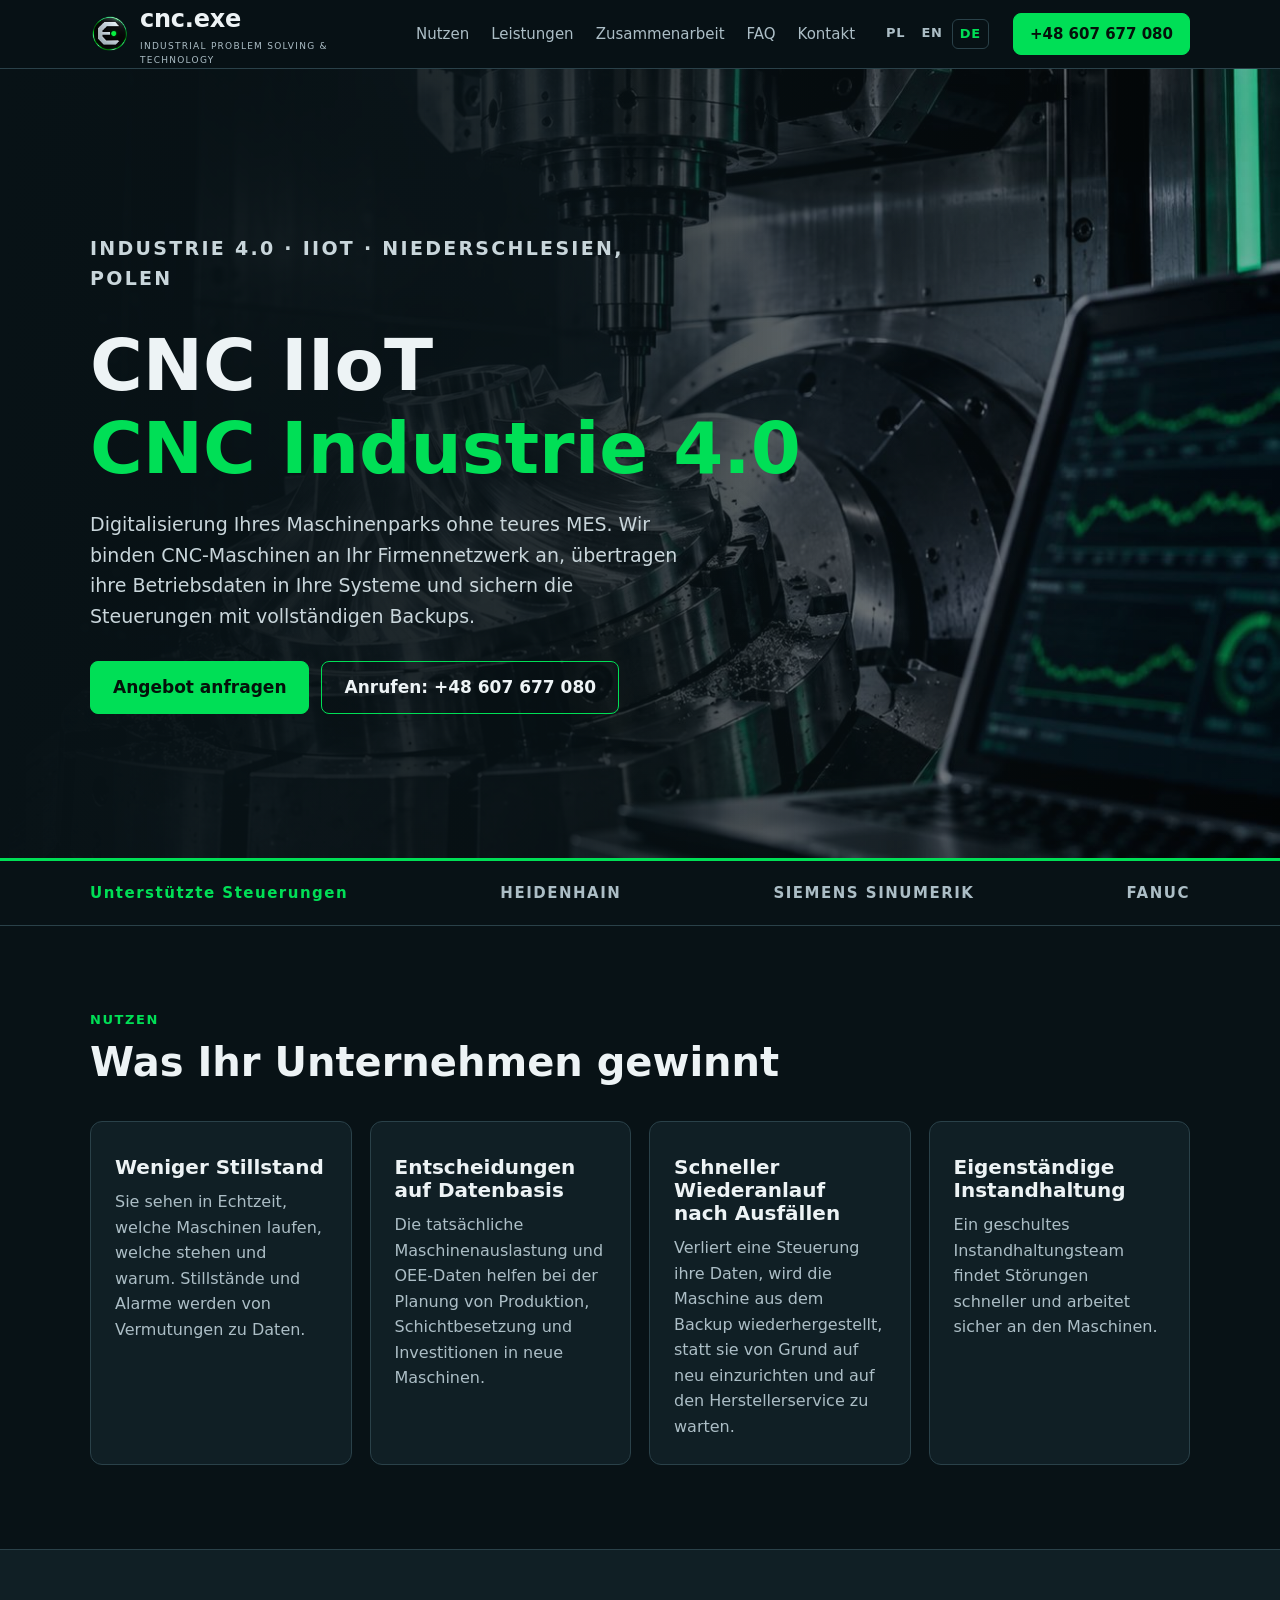
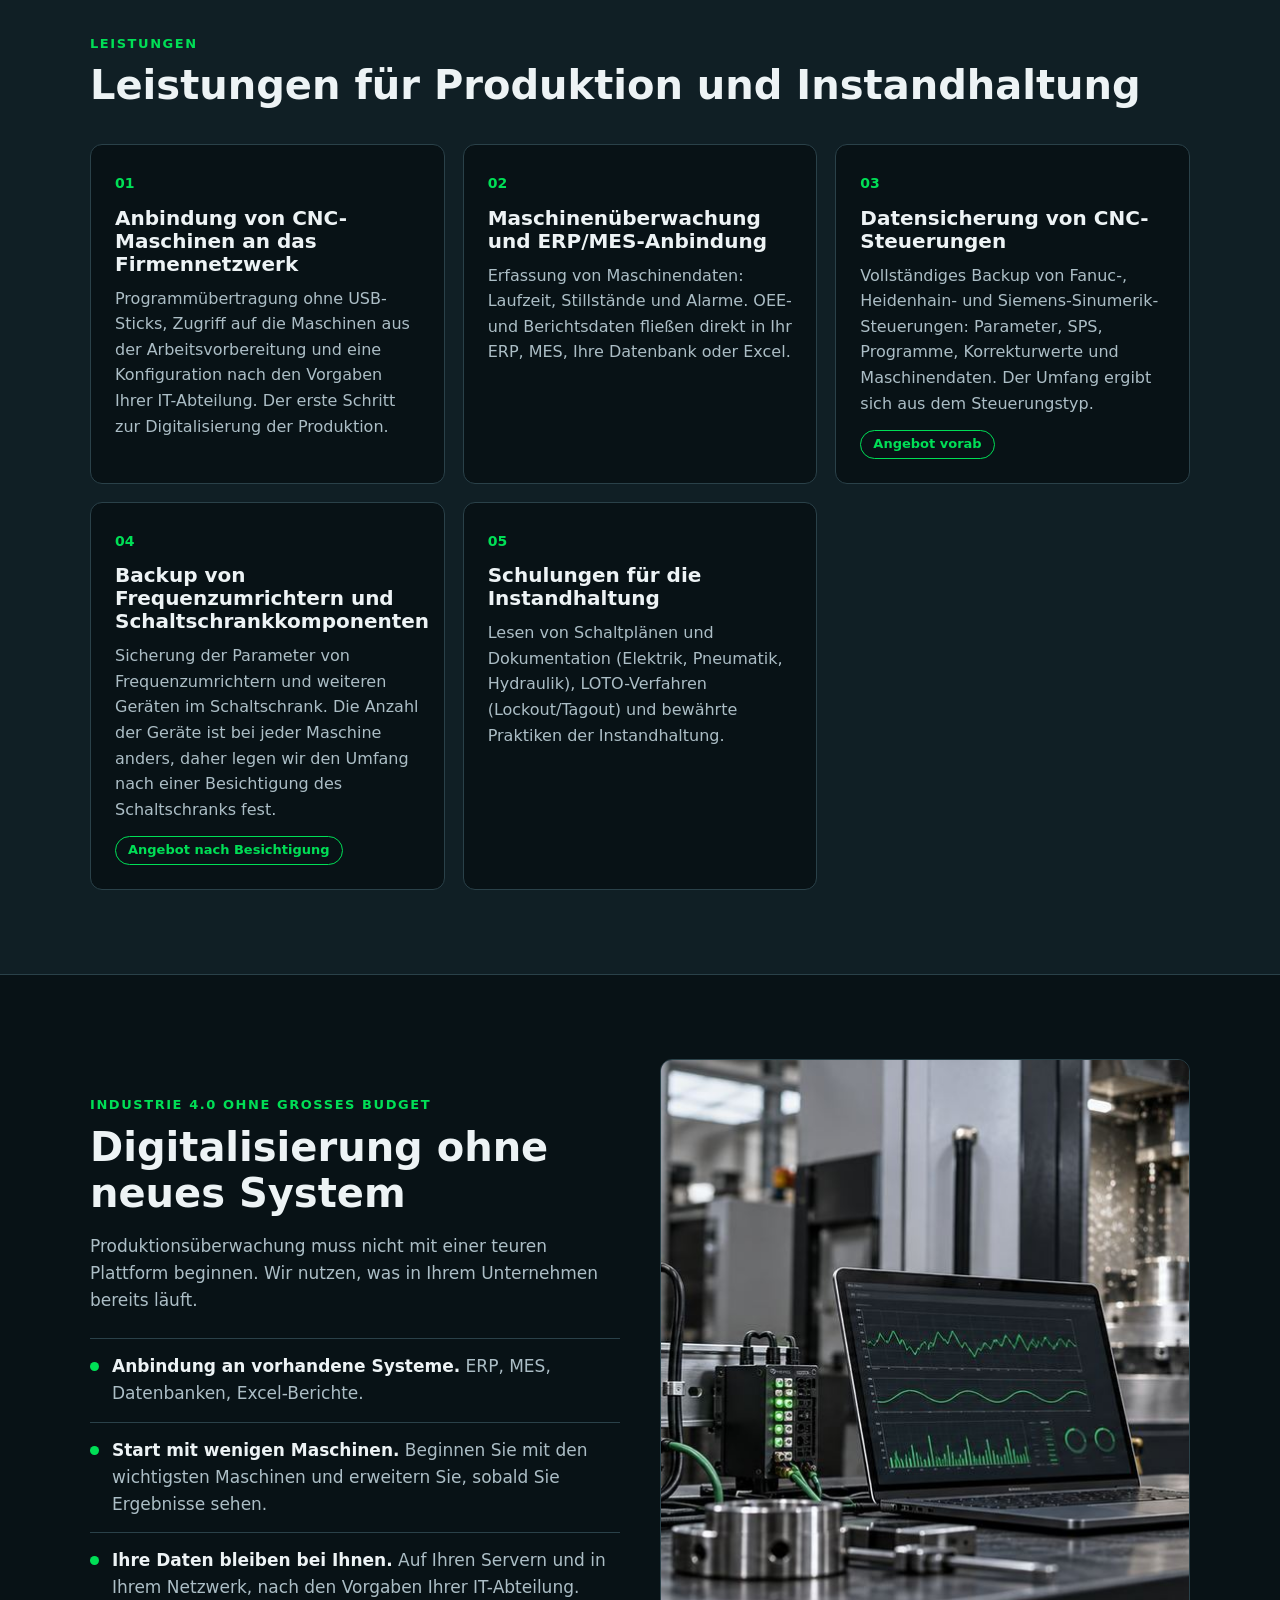
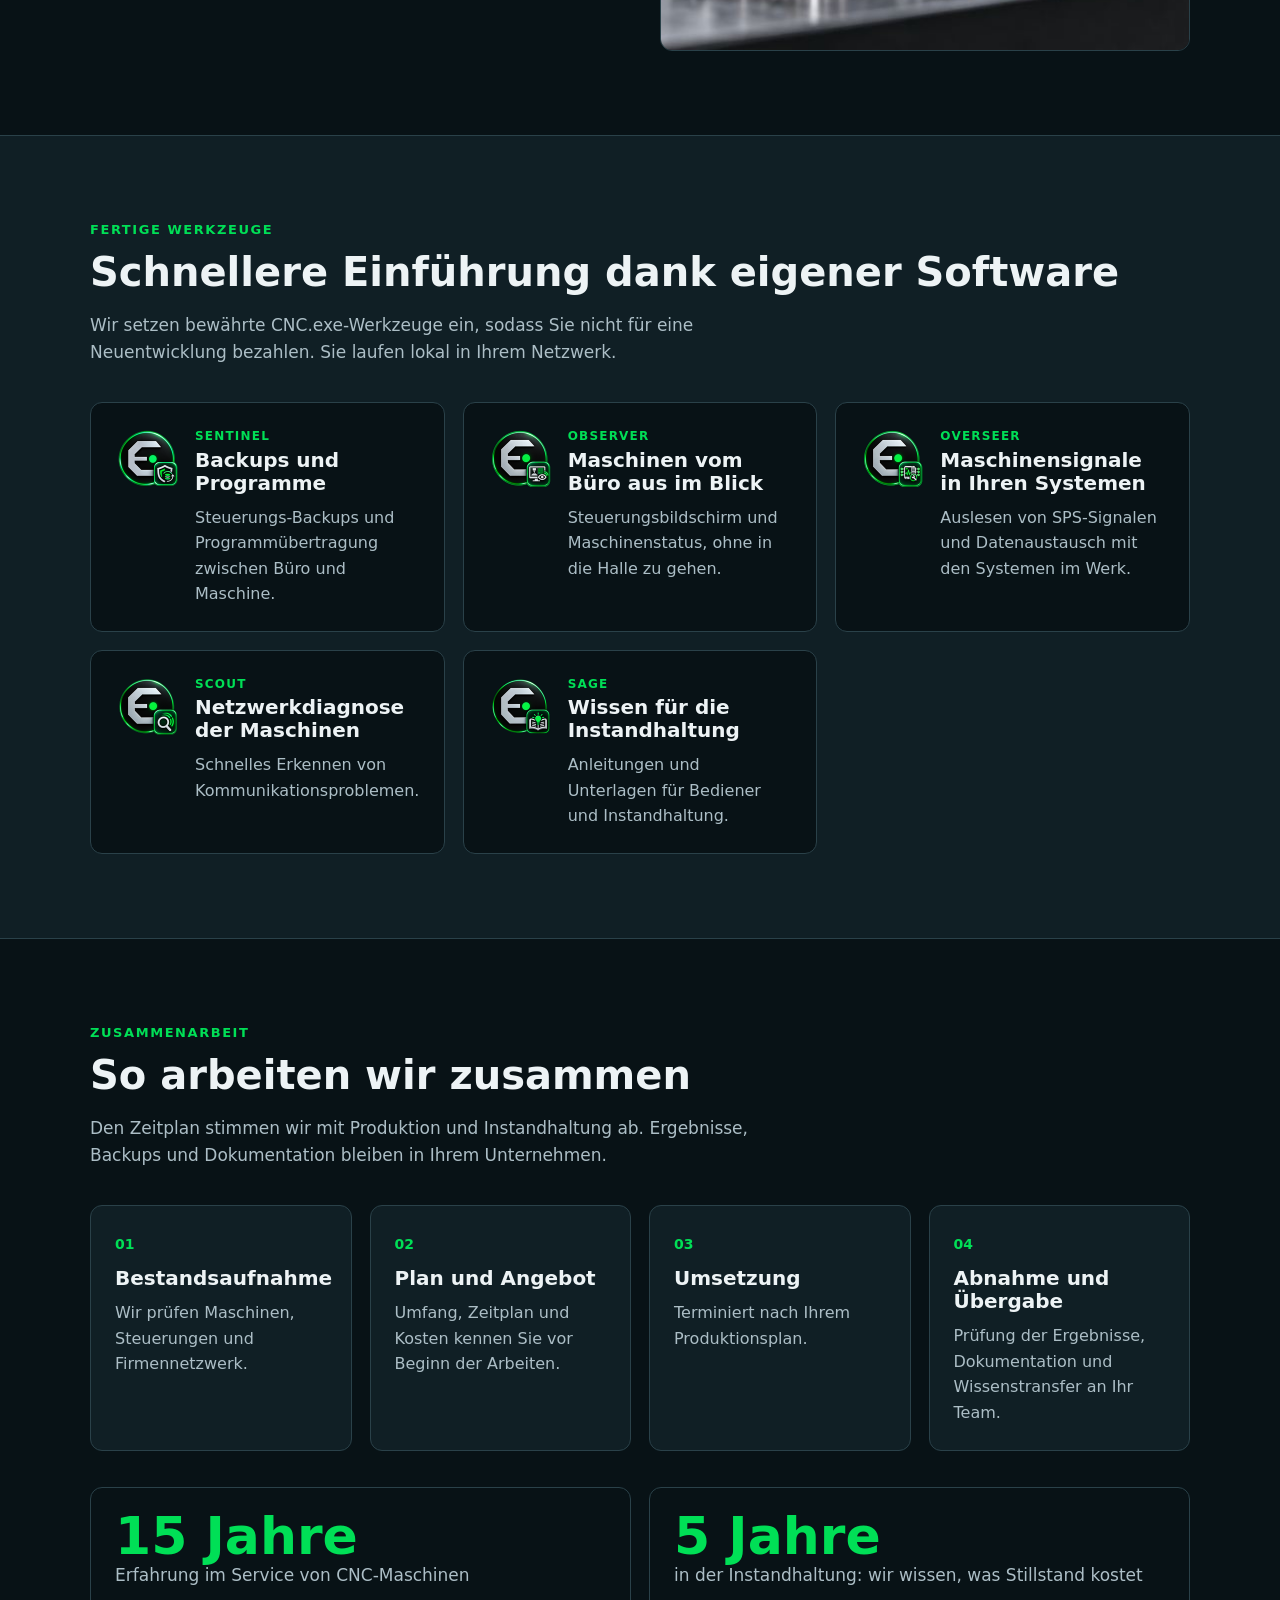
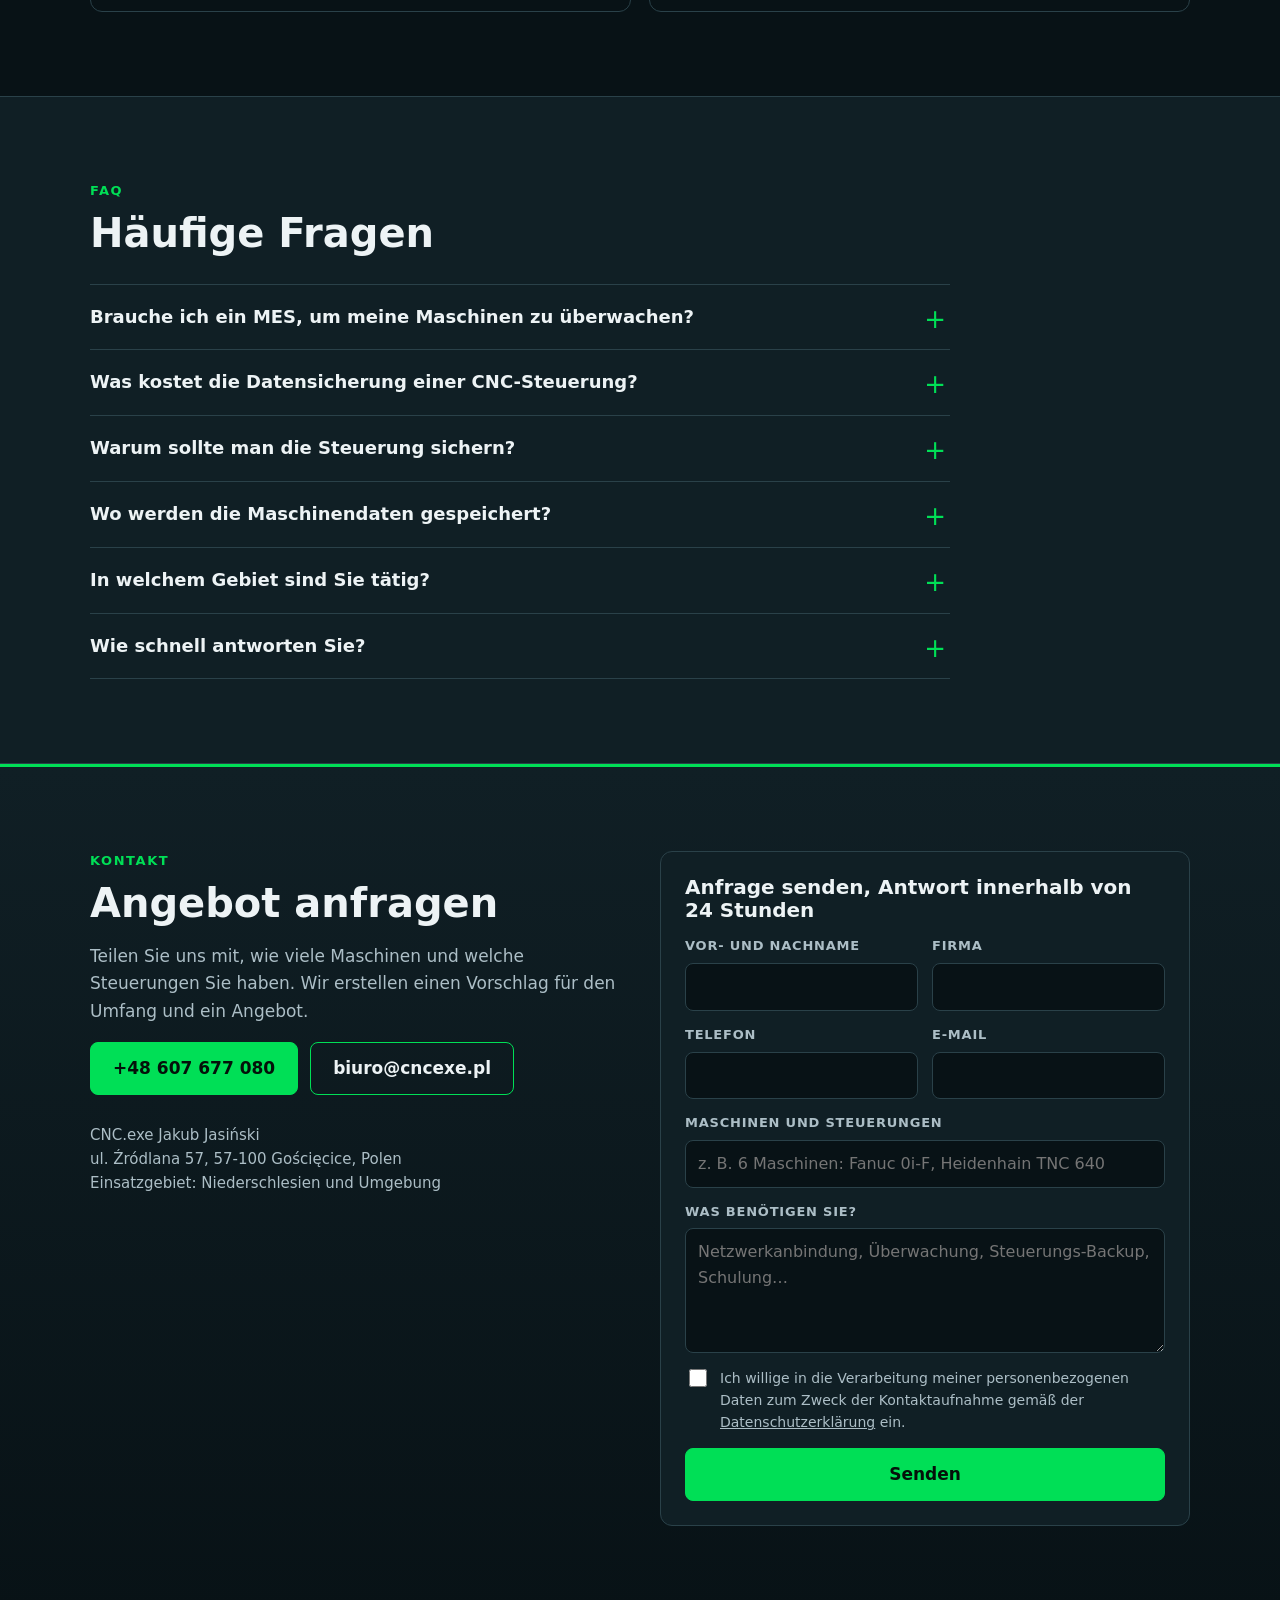
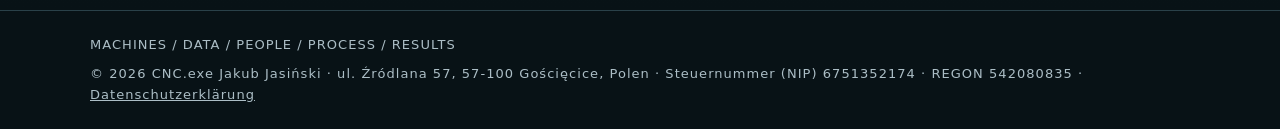
==== de/index.html @ 1aa32896 "Add files via upload" ====
<!doctype html>
<html lang="de">
<head>
<meta charset="utf-8">
<meta name="viewport" content="width=device-width, initial-scale=1">
<title>Industrie 4.0 für CNC-Maschinen: Maschinenüberwachung, ERP/MES-Anbindung, Datensicherung der Steuerung | CNC.exe</title>
<meta name="description" content="Digitalisierung des Maschinenparks ohne teures MES: Überwachung von CNC-Maschinen und OEE-Daten, ERP/MES-Anbindung, Datensicherung von Fanuc-, Heidenhain- und Siemens-Sinumerik-Steuerungen. Niederschlesien, Polen.">
<link rel="canonical" href="https://cncexe.pl/de/">
<link rel="alternate" hreflang="pl" href="https://cncexe.pl/">
<link rel="alternate" hreflang="en" href="https://cncexe.pl/en/">
<link rel="alternate" hreflang="de" href="https://cncexe.pl/de/">
<link rel="alternate" hreflang="x-default" href="https://cncexe.pl/">
<link rel="icon" type="image/png" href="/img/logo.png">
<meta property="og:type" content="website">
<meta property="og:title" content="CNC.exe — Industrie 4.0 und IIoT für CNC-Maschinen">
<meta property="og:description" content="Maschinenüberwachung, ERP/MES-Anbindung und Datensicherung von CNC-Steuerungen. Weniger Stillstand, ohne teures System. Niederschlesien, Polen.">
<meta property="og:image" content="https://cncexe.pl/img/hero.jpg">
<meta property="og:url" content="https://cncexe.pl/de/">
<script type="application/ld+json">
{
  "@context": "https://schema.org",
  "@type": "ProfessionalService",
  "name": "CNC.exe Jakub Jasiński",
  "url": "https://cncexe.pl/de/",
  "logo": "https://cncexe.pl/img/logo.png",
  "image": "https://cncexe.pl/img/hero.jpg",
  "description": "Industrie 4.0 und IIoT für CNC-Maschinen: Anbindung an das Firmennetzwerk, Produktionsüberwachung und ERP/MES-Anbindung, Datensicherung von CNC-Steuerungen und Frequenzumrichtern, Schulungen für die Instandhaltung.",
  "telephone": "+48607677080",
  "email": "biuro@cncexe.pl",
  "taxID": "6751352174",
  "address": {
    "@type": "PostalAddress",
    "streetAddress": "ul. Źródlana 57",
    "postalCode": "57-100",
    "addressLocality": "Gościęcice",
    "addressRegion": "dolnośląskie",
    "addressCountry": "PL"
  },
  "areaServed": "Niederschlesien, Polen"
}
</script>
<link rel="stylesheet" href="/style.css">
</head>
<body>

<header>
  <div class="wrap">
    <a class="brand" href="#">
      <img src="/img/logo.png" alt="CNC.exe">
      <span><b>cnc.exe</b><small>INDUSTRIAL PROBLEM SOLVING &amp; TECHNOLOGY</small></span>
    </a>
    <nav>
      <a href="#nutzen">Nutzen</a>
      <a href="#leistungen">Leistungen</a>
      <a href="#zusammenarbeit">Zusammenarbeit</a>
      <a href="#faq">FAQ</a>
      <a href="#kontakt">Kontakt</a>
    </nav>
    <div class="lang"><a href="/" hreflang="pl">PL</a><a href="/en/" hreflang="en">EN</a><a href="/de/" hreflang="de" aria-current="page">DE</a></div>
    <a class="btn solid" href="tel:+48607677080">+48 607 677 080</a>
  </div>
</header>

<main>
  <section class="hero">
    <div class="wrap">
      <p class="eyebrow">Industrie 4.0 · IIoT · Niederschlesien, Polen</p>
      <h1>CNC IIoT<br><span>CNC Industrie 4.0</span></h1>
      <p>Digitalisierung Ihres Maschinenparks ohne teures MES. Wir binden CNC-Maschinen an Ihr Firmennetzwerk an, übertragen ihre Betriebsdaten in Ihre Systeme und sichern die Steuerungen mit vollständigen Backups.</p>
      <div class="cta">
        <a class="btn solid" href="#kontakt">Angebot anfragen</a>
        <a class="btn" href="tel:+48607677080">Anrufen: +48 607 677 080</a>
      </div>
    </div>
  </section>

  <div class="controls">
    <div class="wrap"><span>Unterstützte Steuerungen</span><span>HEIDENHAIN</span><span>SIEMENS SINUMERIK</span><span>FANUC</span></div>
  </div>

  <section id="nutzen">
    <div class="wrap">
      <p class="eyebrow">Nutzen</p>
      <h2>Was Ihr Unternehmen gewinnt</h2>
      <div class="grid four">
        <article class="card">
          <h3>Weniger Stillstand</h3>
          <p>Sie sehen in Echtzeit, welche Maschinen laufen, welche stehen und warum. Stillstände und Alarme werden von Vermutungen zu Daten.</p>
        </article>
        <article class="card">
          <h3>Entscheidungen auf Datenbasis</h3>
          <p>Die tatsächliche Maschinenauslastung und OEE-Daten helfen bei der Planung von Produktion, Schichtbesetzung und Investitionen in neue Maschinen.</p>
        </article>
        <article class="card">
          <h3>Schneller Wiederanlauf nach Ausfällen</h3>
          <p>Verliert eine Steuerung ihre Daten, wird die Maschine aus dem Backup wiederhergestellt, statt sie von Grund auf neu einzurichten und auf den Herstellerservice zu warten.</p>
        </article>
        <article class="card">
          <h3>Eigenständige Instandhaltung</h3>
          <p>Ein geschultes Instandhaltungsteam findet Störungen schneller und arbeitet sicher an den Maschinen.</p>
        </article>
      </div>
    </div>
  </section>

  <section id="leistungen" class="why">
    <div class="wrap">
      <p class="eyebrow">Leistungen</p>
      <h2>Leistungen für Produktion und Instandhaltung</h2>
      <div class="grid">
        <article class="card">
          <span class="num">01</span>
          <h3>Anbindung von CNC-Maschinen an das Firmennetzwerk</h3>
          <p>Programmübertragung ohne USB-Sticks, Zugriff auf die Maschinen aus der Arbeitsvorbereitung und eine Konfiguration nach den Vorgaben Ihrer IT-Abteilung. Der erste Schritt zur Digitalisierung der Produktion.</p>
        </article>
        <article class="card">
          <span class="num">02</span>
          <h3>Maschinenüberwachung und ERP/MES-Anbindung</h3>
          <p>Erfassung von Maschinendaten: Laufzeit, Stillstände und Alarme. OEE- und Berichtsdaten fließen direkt in Ihr ERP, MES, Ihre Datenbank oder Excel.</p>
        </article>
        <article class="card">
          <span class="num">03</span>
          <h3>Datensicherung von CNC-Steuerungen</h3>
          <p>Vollständiges Backup von Fanuc-, Heidenhain- und Siemens-Sinumerik-Steuerungen: Parameter, SPS, Programme, Korrekturwerte und Maschinendaten. Der Umfang ergibt sich aus dem Steuerungstyp.</p>
          <span class="tag">Angebot vorab</span>
        </article>
        <article class="card">
          <span class="num">04</span>
          <h3>Backup von Frequenzumrichtern und Schaltschrankkomponenten</h3>
          <p>Sicherung der Parameter von Frequenzumrichtern und weiteren Geräten im Schaltschrank. Die Anzahl der Geräte ist bei jeder Maschine anders, daher legen wir den Umfang nach einer Besichtigung des Schaltschranks fest.</p>
          <span class="tag">Angebot nach Besichtigung</span>
        </article>
        <article class="card">
          <span class="num">05</span>
          <h3>Schulungen für die Instandhaltung</h3>
          <p>Lesen von Schaltplänen und Dokumentation (Elektrik, Pneumatik, Hydraulik), LOTO-Verfahren (Lockout/Tagout) und bewährte Praktiken der Instandhaltung.</p>
        </article>
      </div>
    </div>
  </section>

  <section id="monitoring">
    <div class="wrap split">
      <div>
        <p class="eyebrow">Industrie 4.0 ohne großes Budget</p>
        <h2>Digitalisierung ohne neues System</h2>
        <p>Produktionsüberwachung muss nicht mit einer teuren Plattform beginnen. Wir nutzen, was in Ihrem Unternehmen bereits läuft.</p>
        <ul class="points">
          <li><b>Anbindung an vorhandene Systeme.</b> ERP, MES, Datenbanken, Excel-Berichte.</li>
          <li><b>Start mit wenigen Maschinen.</b> Beginnen Sie mit den wichtigsten Maschinen und erweitern Sie, sobald Sie Ergebnisse sehen.</li>
          <li><b>Ihre Daten bleiben bei Ihnen.</b> Auf Ihren Servern und in Ihrem Netzwerk, nach den Vorgaben Ihrer IT-Abteilung.</li>
        </ul>
      </div>
      <img src="/img/iiot.jpg" alt="Überwachung einer CNC-Maschine: Diagramme auf einem Laptop neben der Maschine" loading="lazy" width="1600" height="592">
    </div>
  </section>

  <section id="werkzeuge" class="why">
    <div class="wrap">
      <p class="eyebrow">Fertige Werkzeuge</p>
      <h2>Schnellere Einführung dank eigener Software</h2>
      <p class="lead">Wir setzen bewährte CNC.exe-Werkzeuge ein, sodass Sie nicht für eine Neuentwicklung bezahlen. Sie laufen lokal in Ihrem Netzwerk.</p>
      <div class="grid">
        <article class="card app">
          <img src="/img/sentinel.png" alt="" loading="lazy">
          <div><small>Sentinel</small><h3>Backups und Programme</h3><p>Steuerungs-Backups und Programmübertragung zwischen Büro und Maschine.</p></div>
        </article>
        <article class="card app">
          <img src="/img/observer.png" alt="" loading="lazy">
          <div><small>Observer</small><h3>Maschinen vom Büro aus im Blick</h3><p>Steuerungsbildschirm und Maschinenstatus, ohne in die Halle zu gehen.</p></div>
        </article>
        <article class="card app">
          <img src="/img/overseer.png" alt="" loading="lazy">
          <div><small>Overseer</small><h3>Maschinensignale in Ihren Systemen</h3><p>Auslesen von SPS-Signalen und Datenaustausch mit den Systemen im Werk.</p></div>
        </article>
        <article class="card app">
          <img src="/img/scout.png" alt="" loading="lazy">
          <div><small>Scout</small><h3>Netzwerkdiagnose der Maschinen</h3><p>Schnelles Erkennen von Kommunikationsproblemen.</p></div>
        </article>
        <article class="card app">
          <img src="/img/sage.png" alt="" loading="lazy">
          <div><small>Sage</small><h3>Wissen für die Instandhaltung</h3><p>Anleitungen und Unterlagen für Bediener und Instandhaltung.</p></div>
        </article>
      </div>
    </div>
  </section>

  <section id="zusammenarbeit">
    <div class="wrap">
      <p class="eyebrow">Zusammenarbeit</p>
      <h2>So arbeiten wir zusammen</h2>
      <p class="lead">Den Zeitplan stimmen wir mit Produktion und Instandhaltung ab. Ergebnisse, Backups und Dokumentation bleiben in Ihrem Unternehmen.</p>
      <div class="grid four">
        <article class="card"><span class="num">01</span><h3>Bestandsaufnahme</h3><p>Wir prüfen Maschinen, Steuerungen und Firmennetzwerk.</p></article>
        <article class="card"><span class="num">02</span><h3>Plan und Angebot</h3><p>Umfang, Zeitplan und Kosten kennen Sie vor Beginn der Arbeiten.</p></article>
        <article class="card"><span class="num">03</span><h3>Umsetzung</h3><p>Terminiert nach Ihrem Produktionsplan.</p></article>
        <article class="card"><span class="num">04</span><h3>Abnahme und Übergabe</h3><p>Prüfung der Ergebnisse, Dokumentation und Wissenstransfer an Ihr Team.</p></article>
      </div>
      <div class="stats">
        <div class="stat"><b>15 Jahre</b><span>Erfahrung im Service von CNC-Maschinen</span></div>
        <div class="stat"><b>5 Jahre</b><span>in der Instandhaltung: wir wissen, was Stillstand kostet</span></div>
      </div>
    </div>
  </section>

  <section id="faq" class="why">
    <div class="wrap">
      <p class="eyebrow">FAQ</p>
      <h2>Häufige Fragen</h2>
      <div class="faq">
        <details>
          <summary>Brauche ich ein MES, um meine Maschinen zu überwachen?</summary>
          <p>Nein. Wir übertragen die Maschinendaten in die Systeme, die Sie bereits nutzen: ERP, MES, eine Datenbank oder eine Excel-Tabelle.</p>
        </details>
        <details>
          <summary>Was kostet die Datensicherung einer CNC-Steuerung?</summary>
          <p>Steuerungs-Backups bieten wir vorab an, abhängig vom Steuerungstyp (Fanuc, Heidenhain, Siemens Sinumerik). Backups von Frequenzumrichtern und anderen Schaltschrankkomponenten bieten wir nach einer Besichtigung separat an, da ihre Anzahl von Maschine zu Maschine variiert.</p>
        </details>
        <details>
          <summary>Warum sollte man die Steuerung sichern?</summary>
          <p>Ein Datenverlust in der Steuerung, zum Beispiel durch eine leere Pufferbatterie oder einen Defekt der Speicherkarte oder Festplatte, kann eine Maschine lange stillsetzen. Mit einem vollständigen Backup lassen sich Parameter, SPS und Programme wiederherstellen, und die Produktion läuft schneller wieder an.</p>
        </details>
        <details>
          <summary>Wo werden die Maschinendaten gespeichert?</summary>
          <p>In Ihrem Unternehmen: auf Ihren Servern und in Ihrem Netzwerk, nach den Vorgaben Ihrer IT-Abteilung.</p>
        </details>
        <details>
          <summary>In welchem Gebiet sind Sie tätig?</summary>
          <p>In Niederschlesien (Polen) und Umgebung, unter anderem in Wrocław (Breslau), Wałbrzych, Legnica, Świdnica und Strzelin.</p>
        </details>
        <details>
          <summary>Wie schnell antworten Sie?</summary>
          <p>Auf Anfragen über das Formular antworten wir innerhalb von 24 Stunden.</p>
        </details>
      </div>
    </div>
  </section>

  <section id="kontakt" class="contact">
    <div class="wrap split">
      <div>
        <p class="eyebrow">Kontakt</p>
        <h2>Angebot anfragen</h2>
        <p>Teilen Sie uns mit, wie viele Maschinen und welche Steuerungen Sie haben. Wir erstellen einen Vorschlag für den Umfang und ein Angebot.</p>
        <div class="cta">
          <a class="btn solid" href="tel:+48607677080">+48 607 677 080</a>
          <a class="btn" href="mailto:biuro@cncexe.pl">biuro@cncexe.pl</a>
        </div>
        <address>
          CNC.exe Jakub Jasiński<br>
          ul. Źródlana 57, 57-100 Gościęcice, Polen<br>
          Einsatzgebiet: Niederschlesien und Umgebung
        </address>
      </div>

      <form class="form" action="https://formsubmit.co/biuro@cncexe.pl" method="POST">
        <p id="gesendet" class="sent">Vielen Dank, Ihre Anfrage ist eingegangen. Wir antworten innerhalb von 24 Stunden.</p>
        <h3>Anfrage senden, Antwort innerhalb von 24 Stunden</h3>
        <input type="hidden" name="_subject" value="Zgłoszenie ze strony cncexe.pl (DE)">
        <input type="hidden" name="_template" value="table">
        <input type="hidden" name="_next" value="https://cncexe.pl/de/#gesendet">
        <input type="hidden" name="Język" value="DE">
        <div class="row">
          <label>Vor- und Nachname<input name="Imię i nazwisko" required autocomplete="name"></label>
          <label>Firma<input name="Firma" autocomplete="organization"></label>
        </div>
        <div class="row">
          <label>Telefon<input name="Telefon" type="tel" required autocomplete="tel"></label>
          <label>E-Mail<input name="email" type="email" autocomplete="email"></label>
        </div>
        <label>Maschinen und Steuerungen<input name="Maszyny i sterowania" placeholder="z. B. 6 Maschinen: Fanuc 0i-F, Heidenhain TNC 640"></label>
        <label>Was benötigen Sie?<textarea name="Opis" rows="4" placeholder="Netzwerkanbindung, Überwachung, Steuerungs-Backup, Schulung…"></textarea></label>
        <label class="consent"><input type="checkbox" name="Zgoda" value="tak" required><span>Ich willige in die Verarbeitung meiner personenbezogenen Daten zum Zweck der Kontaktaufnahme gemäß der <a href="/de/datenschutz.html">Datenschutzerklärung</a> ein.</span></label>
        <button class="btn solid" type="submit">Senden</button>
      </form>
    </div>
  </section>
</main>

<footer>
  <div class="wrap">
    <span>MACHINES / DATA / PEOPLE / PROCESS / RESULTS</span>
    <span>© 2026 CNC.exe Jakub Jasiński · ul. Źródlana 57, 57-100 Gościęcice, Polen · Steuernummer (NIP) 6751352174 · REGON 542080835 · <a href="/de/datenschutz.html">Datenschutzerklärung</a></span>
  </div>
</footer>

</body>
</html>
---- style.css ----
:root {
  --bg: #081216;
  --panel: #101f25;
  --white: #edf3f5;
  --muted: #acbec6;
  --green: #00df56;
  --line: #2a4149;
}
* { box-sizing: border-box; }
html { scroll-behavior: smooth; }
body {
  margin: 0;
  background: var(--bg);
  color: var(--white);
  font: 17px/1.6 "Segoe UI", system-ui, -apple-system, Roboto, Arial, sans-serif;
}
a { color: inherit; }
img { display: block; max-width: 100%; }
.wrap { max-width: 1140px; margin: 0 auto; padding: 0 20px; }
.eyebrow { color: var(--green); font-size: 13px; font-weight: 700; letter-spacing: .12em; text-transform: uppercase; margin: 0 0 8px; }
h1, h2, h3 { line-height: 1.15; margin: 0; }
h2 { font-size: clamp(28px, 4vw, 40px); margin-bottom: 16px; }
p { color: var(--muted); }
.lead { max-width: 720px; }

/* header */
header { position: sticky; top: 0; z-index: 10; background: rgba(8, 18, 22, .92); backdrop-filter: blur(8px); border-bottom: 1px solid var(--line); }
header .wrap { display: flex; align-items: center; gap: 24px; height: 68px; }
.brand { display: flex; align-items: center; gap: 10px; text-decoration: none; }
.brand img { width: 40px; height: 40px; }
.brand b { font-size: 24px; letter-spacing: -.01em; }
.brand small { display: block; font-size: 9px; letter-spacing: .14em; color: var(--muted); }
nav { margin-left: auto; display: flex; gap: 22px; font-size: 15px; }
nav a { text-decoration: none; color: var(--muted); }
nav a:hover { color: var(--white); }
.btn { display: inline-block; padding: 12px 22px; border-radius: 8px; font-weight: 700; text-decoration: none; border: 1px solid var(--green); }
.btn.solid { background: var(--green); color: #04110a; }
.btn:hover { filter: brightness(1.12); }
header .btn { padding: 8px 16px; font-size: 15px; white-space: nowrap; }
.lang { display: flex; gap: 2px; font-size: 13px; font-weight: 700; letter-spacing: .06em; }
.lang a { text-decoration: none; color: var(--muted); padding: 4px 7px; border-radius: 6px; }
.lang a:hover { color: var(--white); }
.lang a[aria-current] { color: var(--green); border: 1px solid var(--line); }

/* hero */
.hero { position: relative; min-height: min(88vh, 720px); display: flex; align-items: center; border-bottom: 3px solid var(--green);
  background: linear-gradient(90deg, var(--bg) 0%, rgba(8,18,22,.88) 42%, rgba(8,18,22,.25) 100%), url(img/hero.jpg) center right / cover no-repeat; }
.hero .wrap { padding-top: 60px; padding-bottom: 60px; width: 100%; }
.hero h1 { font-size: clamp(38px, 6.5vw, 72px); font-weight: 800; }
.hero h1 span { color: var(--green); }
.hero p { max-width: 600px; font-size: 19px; margin: 20px 0 30px; color: #c9d6db; }
.cta { display: flex; flex-wrap: wrap; gap: 12px; }

.controls { border-bottom: 1px solid var(--line); }
.controls .wrap { display: flex; flex-wrap: wrap; justify-content: space-between; gap: 12px 28px; padding-top: 20px; padding-bottom: 20px; font-weight: 700; letter-spacing: .1em; color: var(--muted); font-size: 15px; }
.controls .wrap span:first-child { color: var(--green); }

section { padding: 84px 0; }
.grid { display: grid; gap: 18px; grid-template-columns: repeat(auto-fit, minmax(300px, 1fr)); margin-top: 36px; }
.grid.four { grid-template-columns: repeat(auto-fit, minmax(240px, 1fr)); }
.card { background: var(--panel); border: 1px solid var(--line); border-radius: 12px; padding: 24px; }
.card .num { color: var(--green); font-weight: 700; font-size: 14px; }
.card h3 { font-size: 20px; margin: 10px 0 10px; }
.card p { margin: 0; font-size: 16px; }
.tag { display: inline-block; margin-top: 14px; padding: 3px 12px; border: 1px solid var(--green); border-radius: 999px; color: var(--green); font-size: 13px; font-weight: 700; }

/* panel sections */
.why { background: var(--panel); border-top: 1px solid var(--line); border-bottom: 1px solid var(--line); }
.why .card { background: var(--bg); }
.split { display: grid; gap: 40px; grid-template-columns: 1fr 1fr; align-items: center; }
.split img { border-radius: 12px; border: 1px solid var(--line); width: 100%; aspect-ratio: 4 / 3; object-fit: cover; object-position: 40% center; }
.points { list-style: none; padding: 0; margin: 24px 0 0; }
.points li { padding: 14px 0 14px 22px; border-top: 1px solid var(--line); position: relative; color: var(--muted); }
.points li::before { content: ""; position: absolute; left: 0; top: 23px; width: 9px; height: 9px; border-radius: 50%; background: var(--green); }
.points b { color: var(--white); }

/* apps */
.app { display: flex; gap: 16px; align-items: flex-start; }
.app img { width: 64px; height: 64px; flex: none; }
.app small { display: block; color: var(--green); font-size: 12px; font-weight: 700; letter-spacing: .1em; text-transform: uppercase; }
.app h3 { margin-top: 2px; }

/* experience */
.stats { display: flex; flex-wrap: wrap; gap: 18px; margin-top: 36px; }
.stat { flex: 1 1 200px; background: var(--bg); border: 1px solid var(--line); border-radius: 12px; padding: 22px 24px; }
.stat b { display: block; font-size: 52px; line-height: 1; color: var(--green); }
.stat span { color: var(--muted); }

/* faq */
.faq { max-width: 860px; margin-top: 28px; }
.faq details { border-top: 1px solid var(--line); padding: 18px 0; }
.faq details:last-child { border-bottom: 1px solid var(--line); }
.faq summary { cursor: pointer; font-weight: 700; font-size: 18px; list-style: none; position: relative; padding-right: 36px; }
.faq summary::-webkit-details-marker { display: none; }
.faq summary::after { content: "+"; position: absolute; right: 4px; top: -4px; color: var(--green); font-size: 26px; font-weight: 400; }
.faq details[open] summary::after { content: "−"; }
.faq p { margin: 10px 0 0; }

/* contact */
.contact { border-top: 3px solid var(--green); background: linear-gradient(180deg, var(--panel), var(--bg)); }
.contact .split { align-items: start; }
.contact address { font-style: normal; color: var(--muted); margin-top: 28px; font-size: 15px; }
.form { background: var(--panel); border: 1px solid var(--line); border-radius: 12px; padding: 24px; display: grid; gap: 14px; }
.form h3 { font-size: 20px; }
.form .row { display: grid; gap: 14px; grid-template-columns: 1fr 1fr; }
.form label { display: grid; gap: 6px; font-size: 13px; font-weight: 700; letter-spacing: .06em; text-transform: uppercase; color: var(--muted); }
.form input, .form textarea { font: inherit; font-size: 16px; font-weight: 400; color: var(--white); background: var(--bg); border: 1px solid var(--line); border-radius: 8px; padding: 10px 12px; width: 100%; }
.form input:focus, .form textarea:focus { outline: 2px solid var(--green); outline-offset: 1px; }
.form textarea { resize: vertical; }
.form .consent { display: flex; gap: 10px; align-items: flex-start; text-transform: none; letter-spacing: 0; font-weight: 400; font-size: 14px; }
.form .consent input { width: 18px; height: 18px; flex: none; margin-top: 2px; accent-color: var(--green); }
.form button { font: inherit; font-weight: 700; cursor: pointer; }
.sent { display: none; margin: 0; padding: 12px 14px; border: 1px solid var(--green); border-radius: 8px; color: var(--white); }
.sent:target { display: block; }

footer { border-top: 1px solid var(--line); padding: 24px 0; font-size: 13px; color: var(--muted); }
footer .wrap { display: flex; flex-wrap: wrap; justify-content: space-between; gap: 8px; letter-spacing: .08em; }
footer a { color: var(--muted); }

@media (max-width: 1100px) {
  nav { display: none; }
  .lang { margin-left: auto; }
  header .wrap { gap: 14px; }
}
@media (max-width: 860px) {
  .split { grid-template-columns: 1fr; }
  .form .row { grid-template-columns: 1fr; }
  section { padding: 60px 0; }
  .hero { background: linear-gradient(180deg, rgba(8,18,22,.7), var(--bg) 85%), url(img/hero.jpg) 70% center / cover no-repeat; }
}
@media (max-width: 480px) {
  header .btn { display: none; }
}
@media (max-width: 420px) {
  .brand small { display: none; }
  .cta .btn { width: 100%; text-align: center; }
}
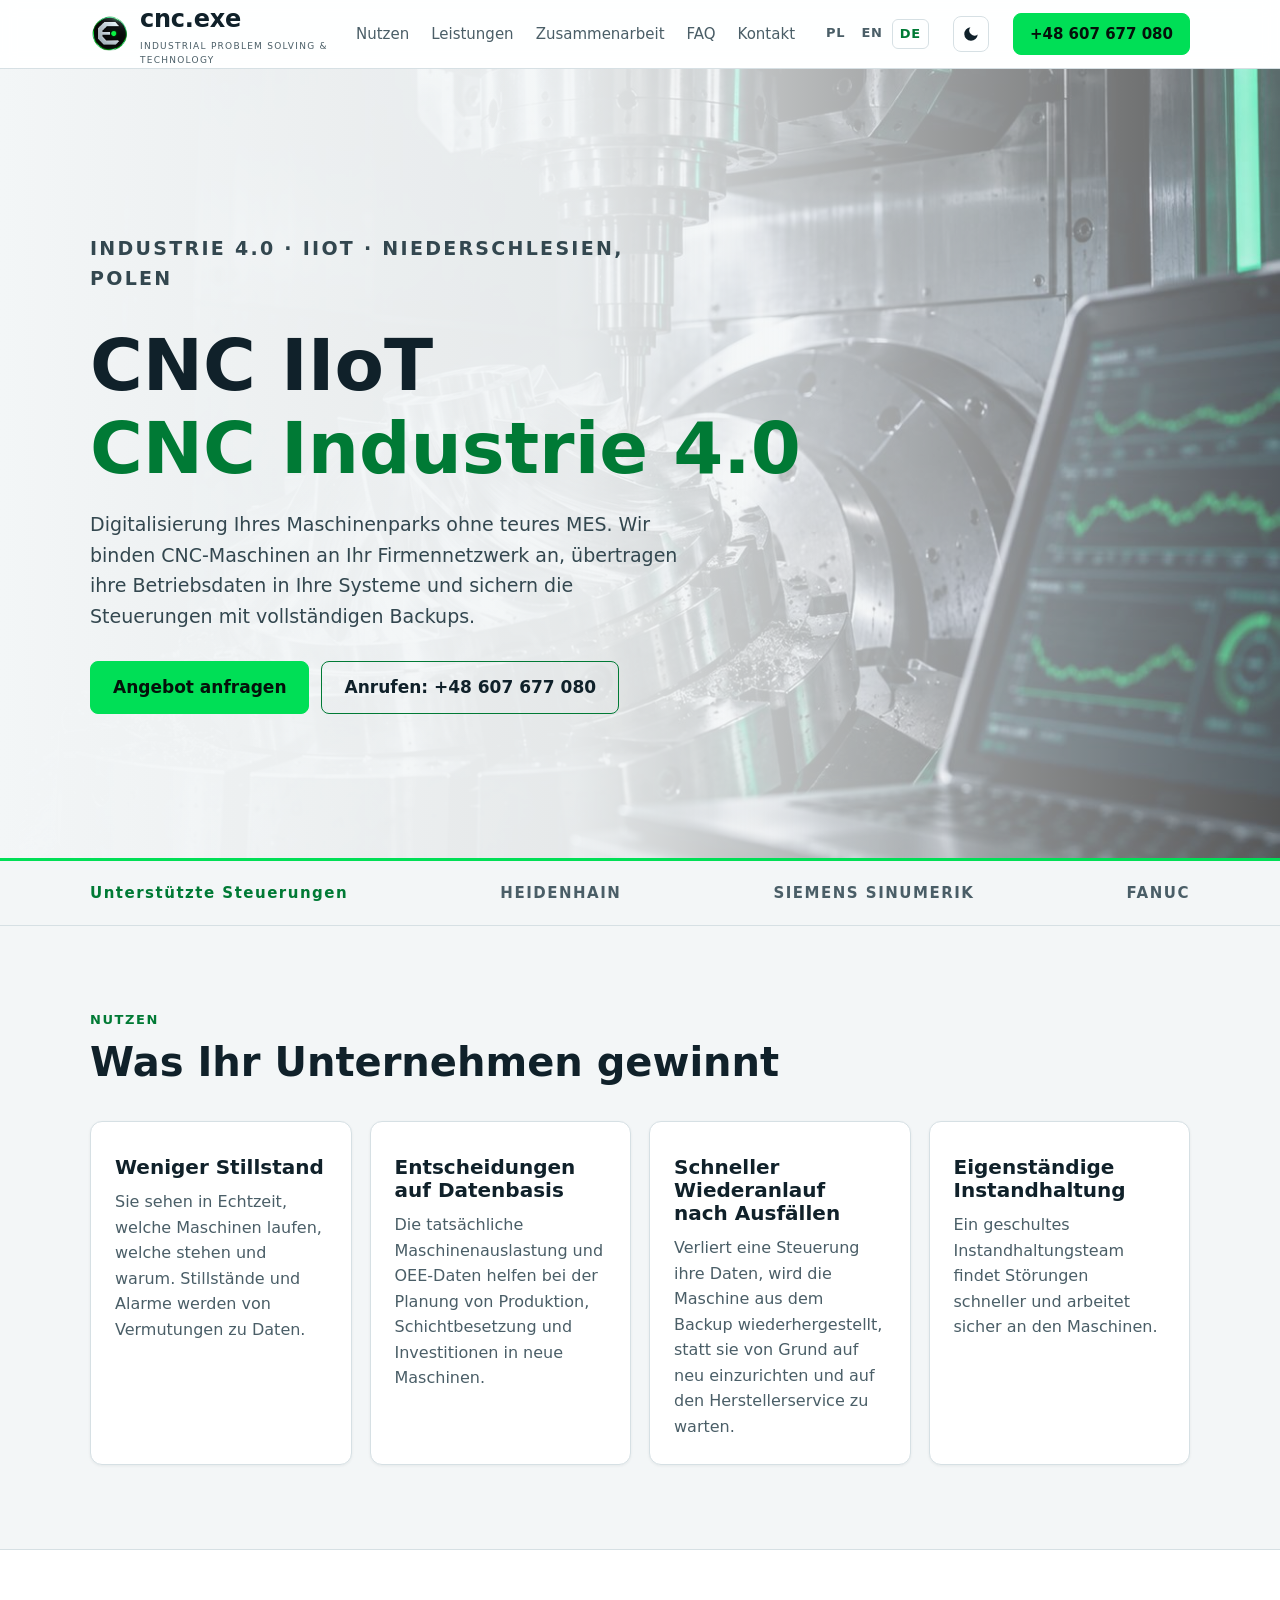
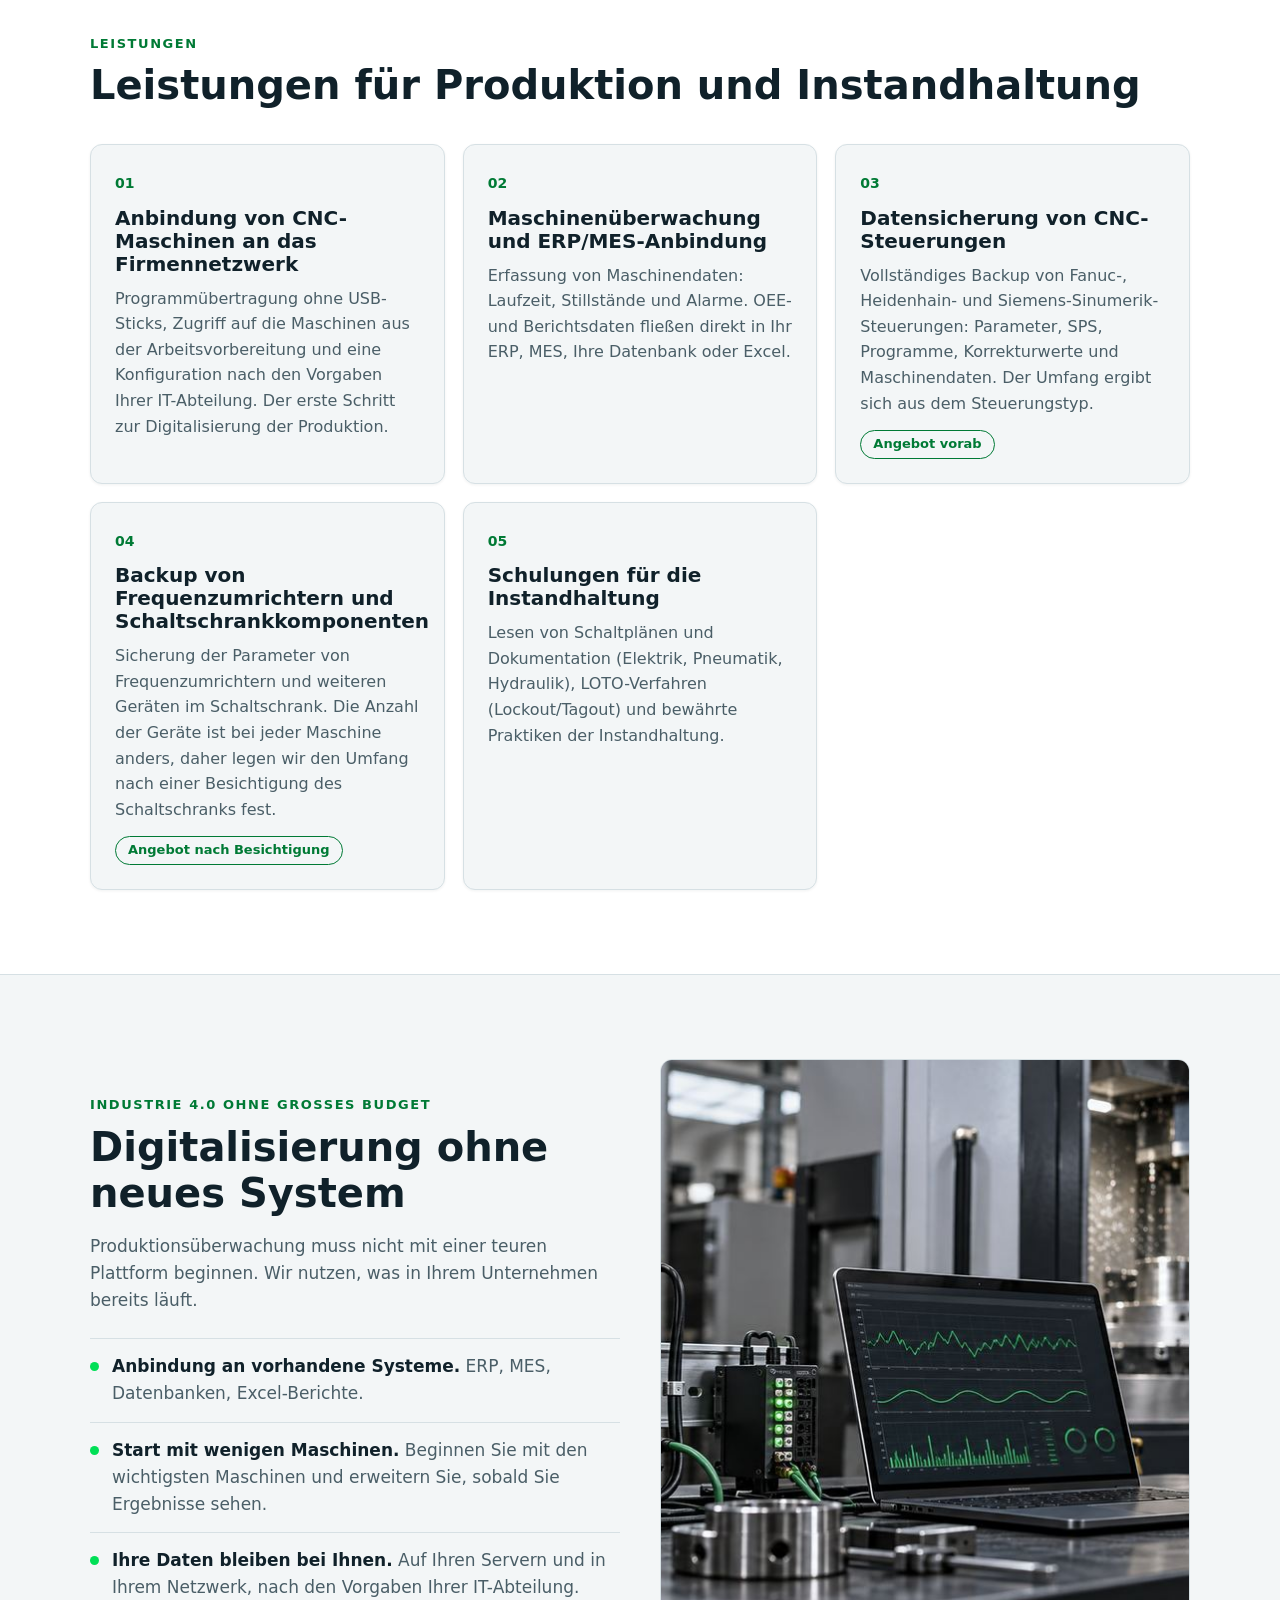
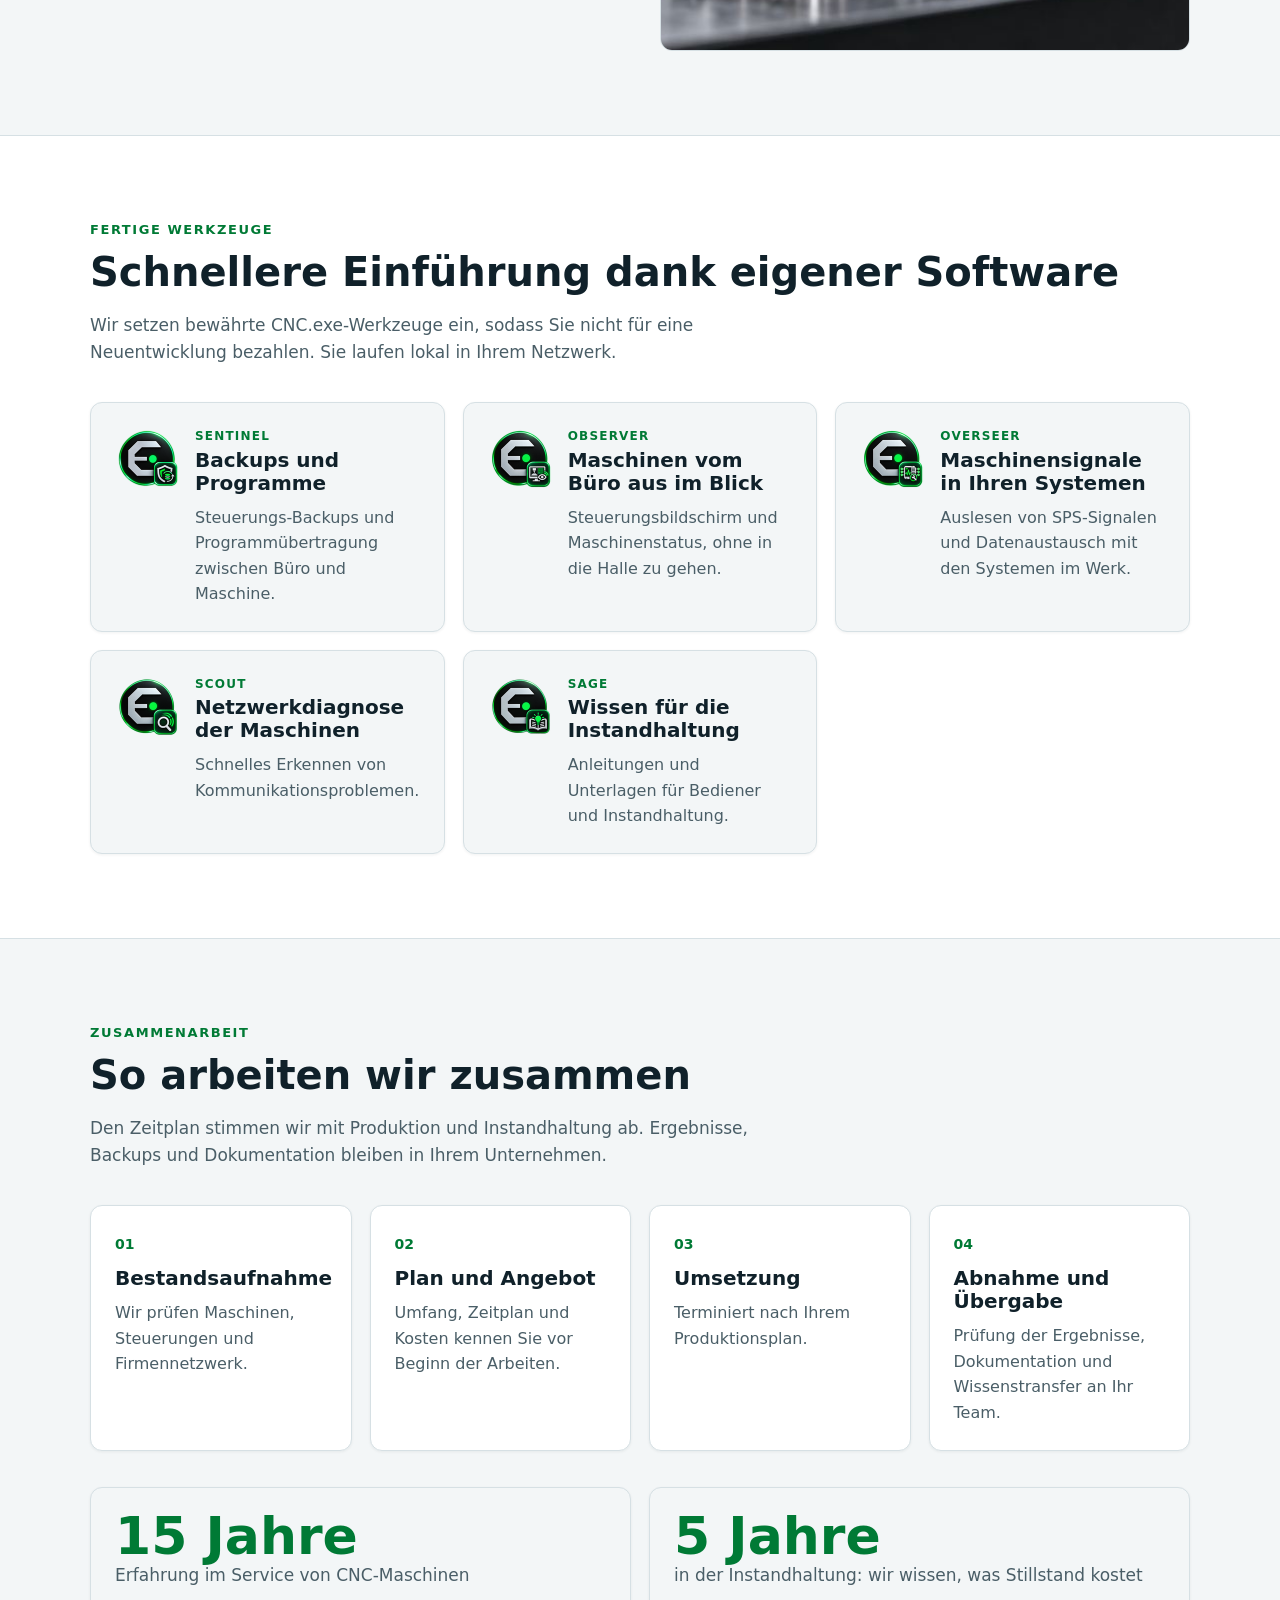
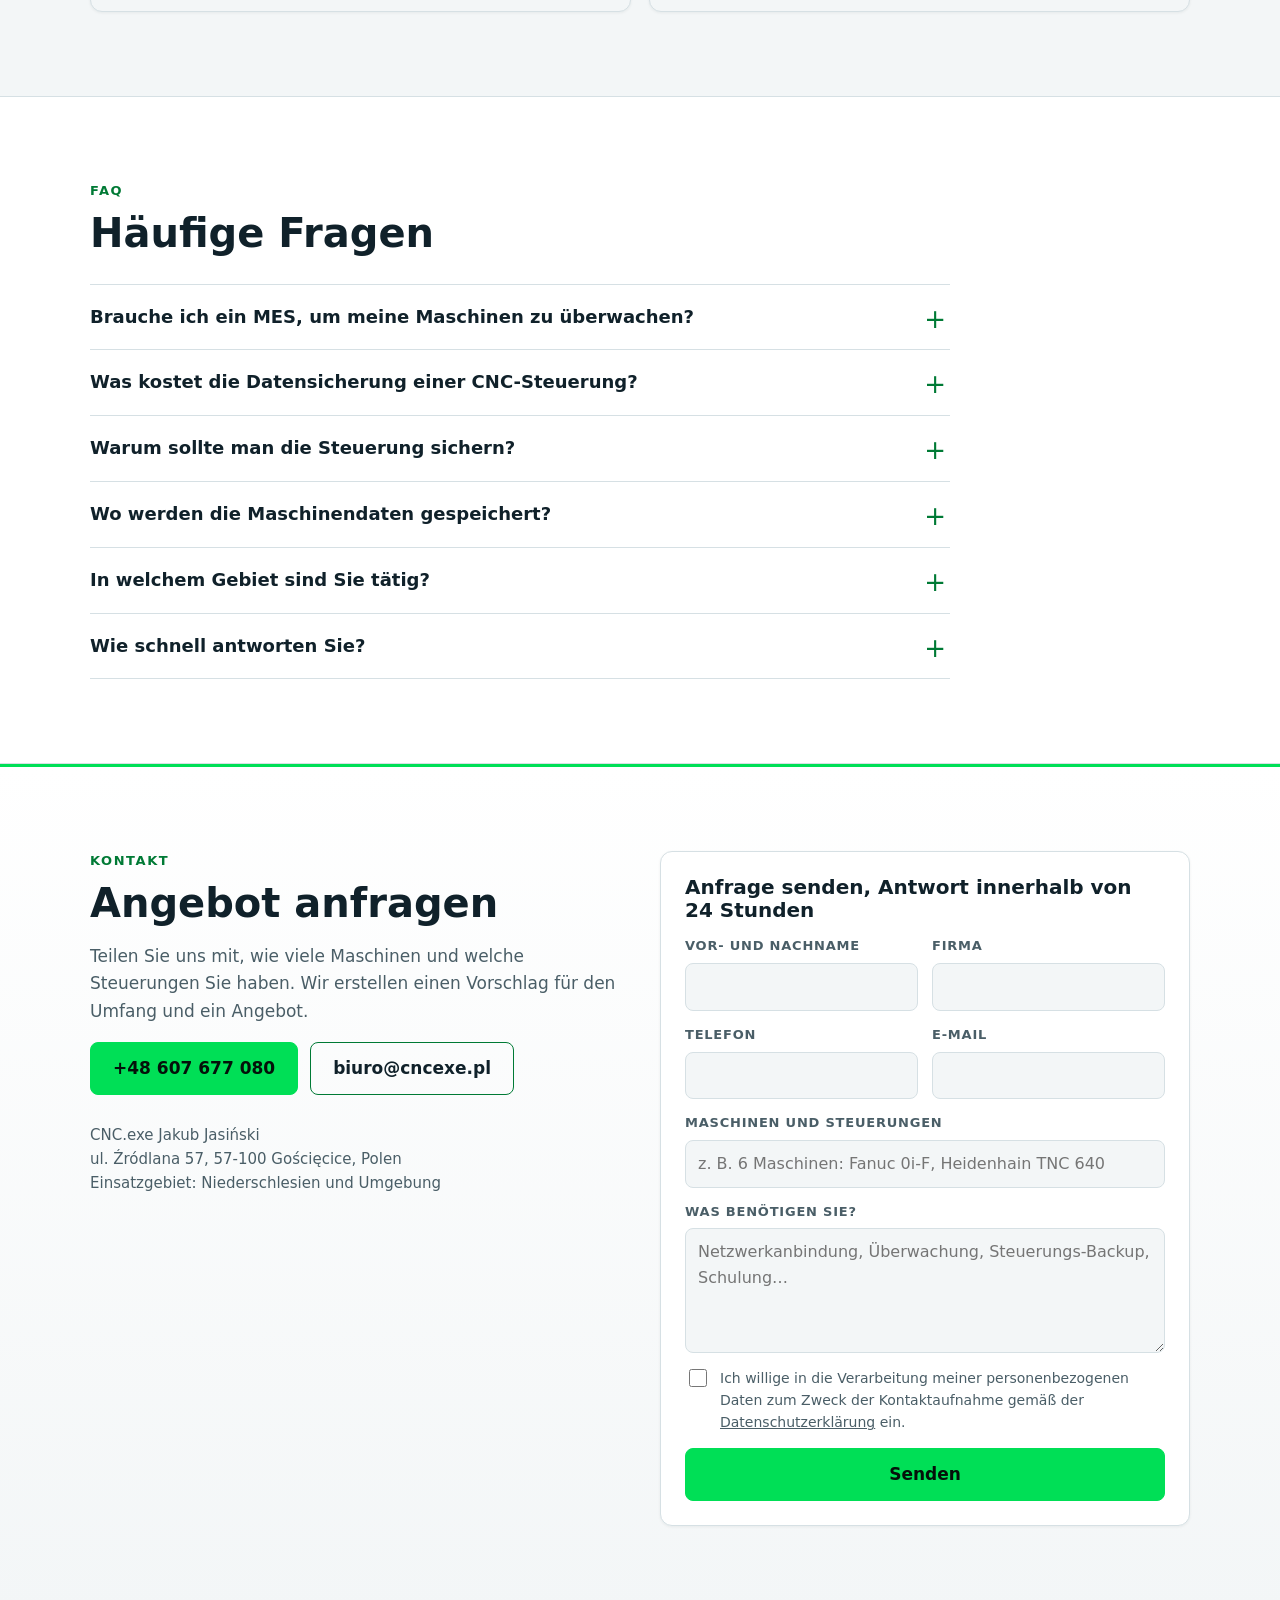
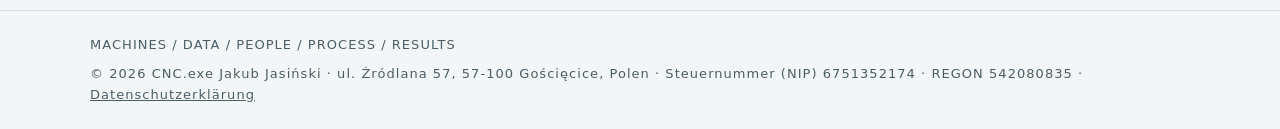
==== commit d750a81a: "Add files via upload" ====
--- a/de/index.html
+++ b/de/index.html
@@ -39,7 +39,8 @@
   "areaServed": "Niederschlesien, Polen"
 }
 </script>
-<link rel="stylesheet" href="/style.css">
+<script>try{if(localStorage.getItem('theme')==='dark')document.documentElement.dataset.theme='dark'}catch(e){}</script>
+<link rel="stylesheet" href="/style.css?v=2">
 </head>
 <body>
 
@@ -57,6 +58,7 @@
       <a href="#kontakt">Kontakt</a>
     </nav>
     <div class="lang"><a href="/" hreflang="pl">PL</a><a href="/en/" hreflang="en">EN</a><a href="/de/" hreflang="de" aria-current="page">DE</a></div>
+    <button class="theme" type="button" aria-label="Dunkelmodus" title="Dunkelmodus"><svg class="moon" viewBox="0 0 24 24" width="18" height="18" aria-hidden="true"><path d="M21 12.8A9 9 0 1 1 11.2 3a7 7 0 0 0 9.8 9.8z" fill="currentColor"/></svg><svg class="sun" viewBox="0 0 24 24" width="18" height="18" aria-hidden="true" fill="none" stroke="currentColor" stroke-width="2" stroke-linecap="round"><circle cx="12" cy="12" r="4.5"/><path d="M12 2v2M12 20v2M2 12h2M20 12h2M4.9 4.9l1.4 1.4M17.7 17.7l1.4 1.4M4.9 19.1l1.4-1.4M17.7 6.3l1.4-1.4"/></svg></button>
     <a class="btn solid" href="tel:+48607677080">+48 607 677 080</a>
   </div>
 </header>
@@ -284,5 +286,17 @@
   </div>
 </footer>
 
+<script>
+(() => {
+  const d = document.documentElement, b = document.querySelector('.theme');
+  const sync = () => b.setAttribute('aria-pressed', d.dataset.theme === 'dark');
+  sync();
+  b.addEventListener('click', () => {
+    if (d.dataset.theme === 'dark') delete d.dataset.theme; else d.dataset.theme = 'dark';
+    try { localStorage.setItem('theme', d.dataset.theme || 'light'); } catch (e) {}
+    sync();
+  });
+})();
+</script>
 </body>
 </html>
--- a/style.css
+++ b/style.css
@@ -1,17 +1,37 @@
+/* Light theme is the default; <html data-theme="dark"> switches to dark. */
 :root {
+  --bg: #f3f6f7;
+  --panel: #ffffff;
+  --text: #10212a;
+  --muted: #4a5e67;
+  --green: #007a35;   /* green used as text: >= 4.5:1 on light backgrounds */
+  --brand: #00df56;   /* bright brand green for fills and accents */
+  --line: #d6e0e4;
+  --header-bg: rgba(255, 255, 255, .92);
+  --hero-overlay: linear-gradient(90deg, #f3f6f7 0%, rgba(243,246,247,.94) 45%, rgba(243,246,247,.35) 100%);
+  --hero-overlay-mobile: linear-gradient(180deg, rgba(243,246,247,.82), #f3f6f7 85%);
+  --hero-text: #33474f;
+  --shadow: 0 1px 3px rgba(16, 33, 42, .06);
+}
+:root[data-theme="dark"] {
   --bg: #081216;
   --panel: #101f25;
-  --white: #edf3f5;
+  --text: #edf3f5;
   --muted: #acbec6;
   --green: #00df56;
   --line: #2a4149;
+  --header-bg: rgba(8, 18, 22, .92);
+  --hero-overlay: linear-gradient(90deg, #081216 0%, rgba(8,18,22,.88) 42%, rgba(8,18,22,.25) 100%);
+  --hero-overlay-mobile: linear-gradient(180deg, rgba(8,18,22,.7), #081216 85%);
+  --hero-text: #c9d6db;
+  --shadow: none;
 }
 * { box-sizing: border-box; }
 html { scroll-behavior: smooth; }
 body {
   margin: 0;
   background: var(--bg);
-  color: var(--white);
+  color: var(--text);
   font: 17px/1.6 "Segoe UI", system-ui, -apple-system, Roboto, Arial, sans-serif;
 }
 a { color: inherit; }
@@ -24,7 +44,7 @@
 .lead { max-width: 720px; }
 
 /* header */
-header { position: sticky; top: 0; z-index: 10; background: rgba(8, 18, 22, .92); backdrop-filter: blur(8px); border-bottom: 1px solid var(--line); }
+header { position: sticky; top: 0; z-index: 10; background: var(--header-bg); backdrop-filter: blur(8px); border-bottom: 1px solid var(--line); }
 header .wrap { display: flex; align-items: center; gap: 24px; height: 68px; }
 .brand { display: flex; align-items: center; gap: 10px; text-decoration: none; }
 .brand img { width: 40px; height: 40px; }
@@ -32,23 +52,27 @@
 .brand small { display: block; font-size: 9px; letter-spacing: .14em; color: var(--muted); }
 nav { margin-left: auto; display: flex; gap: 22px; font-size: 15px; }
 nav a { text-decoration: none; color: var(--muted); }
-nav a:hover { color: var(--white); }
+nav a:hover { color: var(--text); }
 .btn { display: inline-block; padding: 12px 22px; border-radius: 8px; font-weight: 700; text-decoration: none; border: 1px solid var(--green); }
-.btn.solid { background: var(--green); color: #04110a; }
+.btn.solid { background: var(--brand); border-color: var(--brand); color: #04110a; }
 .btn:hover { filter: brightness(1.12); }
 header .btn { padding: 8px 16px; font-size: 15px; white-space: nowrap; }
 .lang { display: flex; gap: 2px; font-size: 13px; font-weight: 700; letter-spacing: .06em; }
 .lang a { text-decoration: none; color: var(--muted); padding: 4px 7px; border-radius: 6px; }
-.lang a:hover { color: var(--white); }
+.lang a:hover { color: var(--text); }
 .lang a[aria-current] { color: var(--green); border: 1px solid var(--line); }
+.theme { flex: none; width: 36px; height: 36px; display: grid; place-items: center; padding: 0; border: 1px solid var(--line); border-radius: 8px; background: none; color: var(--text); cursor: pointer; }
+.theme:hover { border-color: var(--green); }
+.theme .sun, [data-theme="dark"] .theme .moon { display: none; }
+[data-theme="dark"] .theme .sun { display: block; }
 
 /* hero */
-.hero { position: relative; min-height: min(88vh, 720px); display: flex; align-items: center; border-bottom: 3px solid var(--green);
-  background: linear-gradient(90deg, var(--bg) 0%, rgba(8,18,22,.88) 42%, rgba(8,18,22,.25) 100%), url(img/hero.jpg) center right / cover no-repeat; }
+.hero { position: relative; min-height: min(88vh, 720px); display: flex; align-items: center; border-bottom: 3px solid var(--brand);
+  background: var(--hero-overlay), url(img/hero.jpg) center right / cover no-repeat; }
 .hero .wrap { padding-top: 60px; padding-bottom: 60px; width: 100%; }
 .hero h1 { font-size: clamp(38px, 6.5vw, 72px); font-weight: 800; }
 .hero h1 span { color: var(--green); }
-.hero p { max-width: 600px; font-size: 19px; margin: 20px 0 30px; color: #c9d6db; }
+.hero p { max-width: 600px; font-size: 19px; margin: 20px 0 30px; color: var(--hero-text); }
 .cta { display: flex; flex-wrap: wrap; gap: 12px; }
 
 .controls { border-bottom: 1px solid var(--line); }
@@ -58,7 +82,7 @@
 section { padding: 84px 0; }
 .grid { display: grid; gap: 18px; grid-template-columns: repeat(auto-fit, minmax(300px, 1fr)); margin-top: 36px; }
 .grid.four { grid-template-columns: repeat(auto-fit, minmax(240px, 1fr)); }
-.card { background: var(--panel); border: 1px solid var(--line); border-radius: 12px; padding: 24px; }
+.card { background: var(--panel); border: 1px solid var(--line); border-radius: 12px; padding: 24px; box-shadow: var(--shadow); }
 .card .num { color: var(--green); font-weight: 700; font-size: 14px; }
 .card h3 { font-size: 20px; margin: 10px 0 10px; }
 .card p { margin: 0; font-size: 16px; }
@@ -71,8 +95,8 @@
 .split img { border-radius: 12px; border: 1px solid var(--line); width: 100%; aspect-ratio: 4 / 3; object-fit: cover; object-position: 40% center; }
 .points { list-style: none; padding: 0; margin: 24px 0 0; }
 .points li { padding: 14px 0 14px 22px; border-top: 1px solid var(--line); position: relative; color: var(--muted); }
-.points li::before { content: ""; position: absolute; left: 0; top: 23px; width: 9px; height: 9px; border-radius: 50%; background: var(--green); }
-.points b { color: var(--white); }
+.points li::before { content: ""; position: absolute; left: 0; top: 23px; width: 9px; height: 9px; border-radius: 50%; background: var(--brand); }
+.points b { color: var(--text); }
 
 /* apps */
 .app { display: flex; gap: 16px; align-items: flex-start; }
@@ -82,7 +106,7 @@
 
 /* experience */
 .stats { display: flex; flex-wrap: wrap; gap: 18px; margin-top: 36px; }
-.stat { flex: 1 1 200px; background: var(--bg); border: 1px solid var(--line); border-radius: 12px; padding: 22px 24px; }
+.stat { flex: 1 1 200px; background: var(--bg); border: 1px solid var(--line); border-radius: 12px; padding: 22px 24px; box-shadow: var(--shadow); }
 .stat b { display: block; font-size: 52px; line-height: 1; color: var(--green); }
 .stat span { color: var(--muted); }
 
@@ -97,25 +121,34 @@
 .faq p { margin: 10px 0 0; }
 
 /* contact */
-.contact { border-top: 3px solid var(--green); background: linear-gradient(180deg, var(--panel), var(--bg)); }
+.contact { border-top: 3px solid var(--brand); background: linear-gradient(180deg, var(--panel), var(--bg)); }
 .contact .split { align-items: start; }
 .contact address { font-style: normal; color: var(--muted); margin-top: 28px; font-size: 15px; }
-.form { background: var(--panel); border: 1px solid var(--line); border-radius: 12px; padding: 24px; display: grid; gap: 14px; }
+.form { background: var(--panel); border: 1px solid var(--line); border-radius: 12px; padding: 24px; display: grid; gap: 14px; box-shadow: var(--shadow); }
 .form h3 { font-size: 20px; }
 .form .row { display: grid; gap: 14px; grid-template-columns: 1fr 1fr; }
 .form label { display: grid; gap: 6px; font-size: 13px; font-weight: 700; letter-spacing: .06em; text-transform: uppercase; color: var(--muted); }
-.form input, .form textarea { font: inherit; font-size: 16px; font-weight: 400; color: var(--white); background: var(--bg); border: 1px solid var(--line); border-radius: 8px; padding: 10px 12px; width: 100%; }
+.form input, .form textarea { font: inherit; font-size: 16px; font-weight: 400; color: var(--text); background: var(--bg); border: 1px solid var(--line); border-radius: 8px; padding: 10px 12px; width: 100%; }
 .form input:focus, .form textarea:focus { outline: 2px solid var(--green); outline-offset: 1px; }
 .form textarea { resize: vertical; }
 .form .consent { display: flex; gap: 10px; align-items: flex-start; text-transform: none; letter-spacing: 0; font-weight: 400; font-size: 14px; }
 .form .consent input { width: 18px; height: 18px; flex: none; margin-top: 2px; accent-color: var(--green); }
 .form button { font: inherit; font-weight: 700; cursor: pointer; }
-.sent { display: none; margin: 0; padding: 12px 14px; border: 1px solid var(--green); border-radius: 8px; color: var(--white); }
+.sent { display: none; margin: 0; padding: 12px 14px; border: 1px solid var(--green); border-radius: 8px; color: var(--text); }
 .sent:target { display: block; }
 
 footer { border-top: 1px solid var(--line); padding: 24px 0; font-size: 13px; color: var(--muted); }
 footer .wrap { display: flex; flex-wrap: wrap; justify-content: space-between; gap: 8px; letter-spacing: .08em; }
 footer a { color: var(--muted); }
+
+/* privacy policy pages */
+.doc { max-width: 760px; margin: 0 auto; padding: 40px 20px 60px; font-size: 16px; line-height: 1.7; }
+.doc h1 { font-size: 32px; line-height: 1.2; margin: 24px 0 8px; }
+.doc h2 { font-size: 20px; margin: 32px 0 8px; }
+.doc li { color: var(--muted); }
+.doc a { color: var(--green); }
+.doc ol ol { list-style: lower-alpha; }
+.doc .back { font-weight: 700; text-decoration: none; }
 
 @media (max-width: 1100px) {
   nav { display: none; }
@@ -126,7 +159,7 @@
   .split { grid-template-columns: 1fr; }
   .form .row { grid-template-columns: 1fr; }
   section { padding: 60px 0; }
-  .hero { background: linear-gradient(180deg, rgba(8,18,22,.7), var(--bg) 85%), url(img/hero.jpg) 70% center / cover no-repeat; }
+  .hero { background: var(--hero-overlay-mobile), url(img/hero.jpg) 70% center / cover no-repeat; }
 }
 @media (max-width: 480px) {
   header .btn { display: none; }
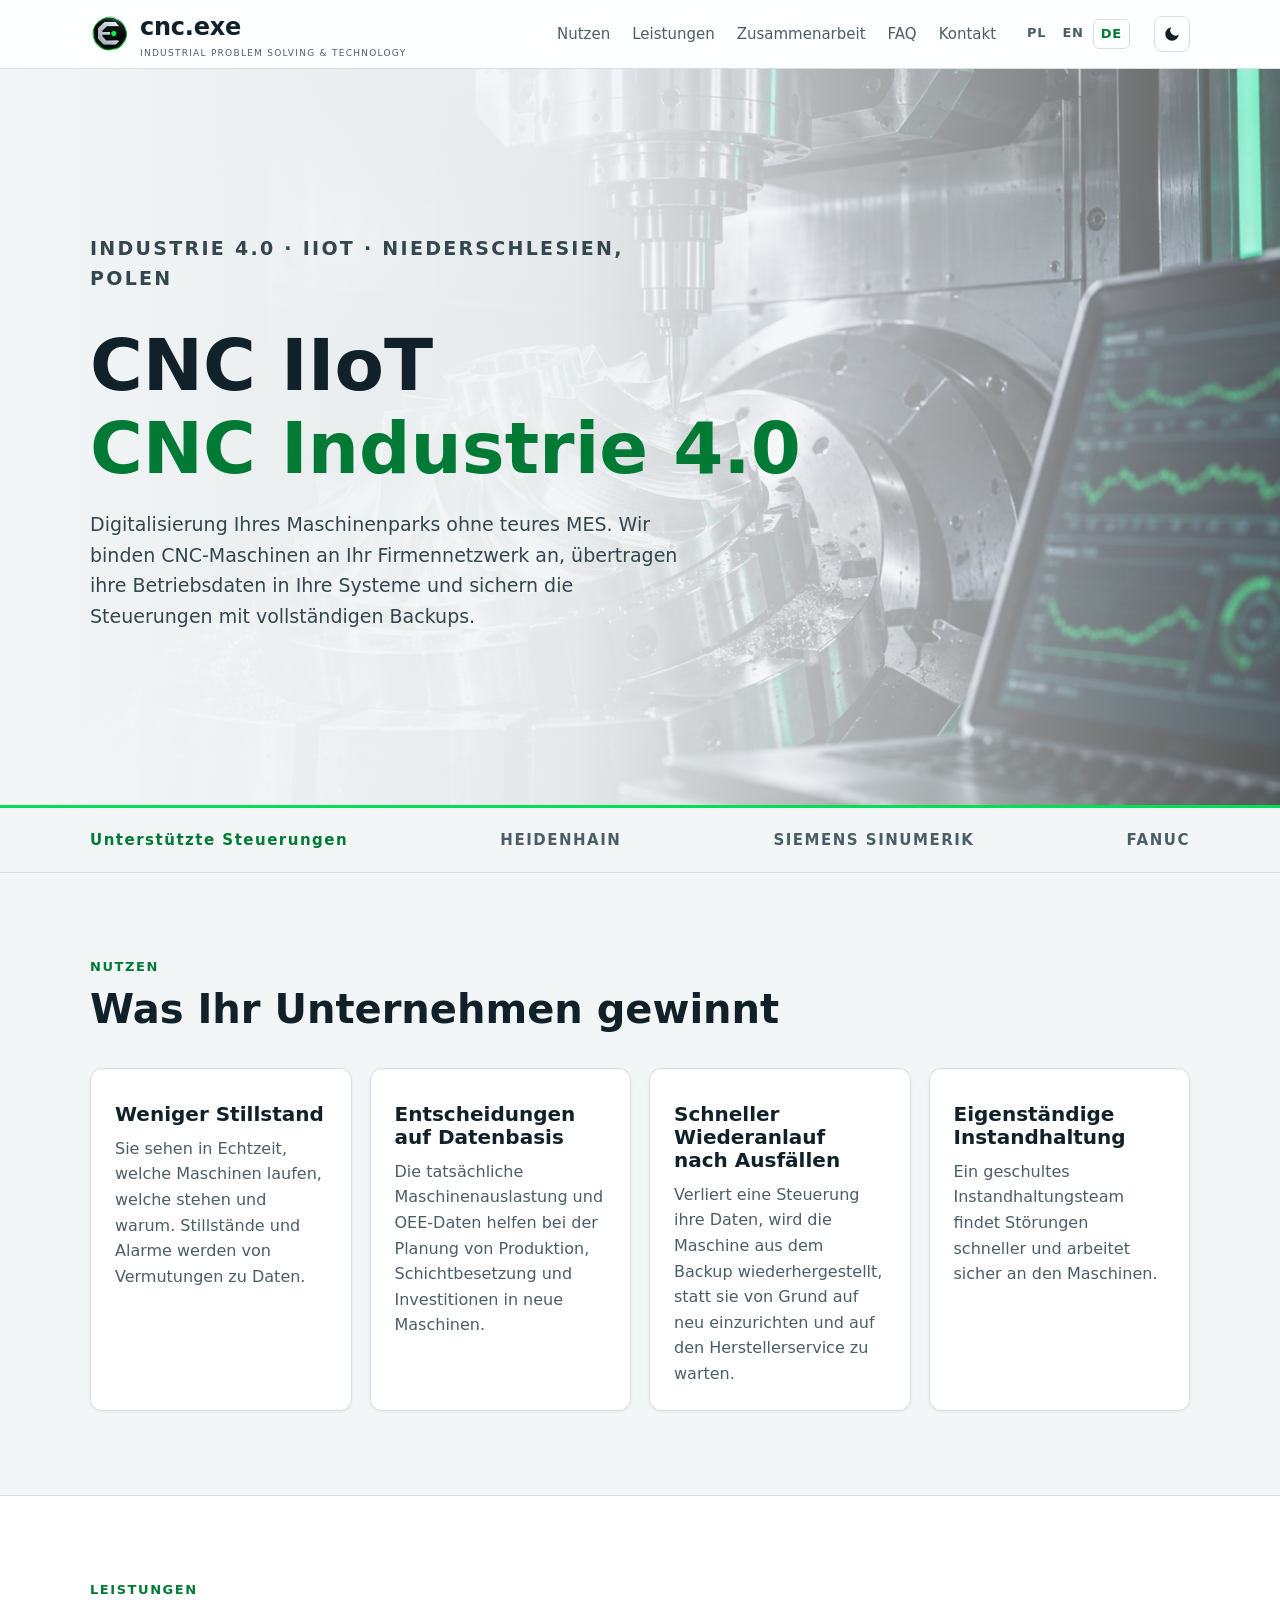
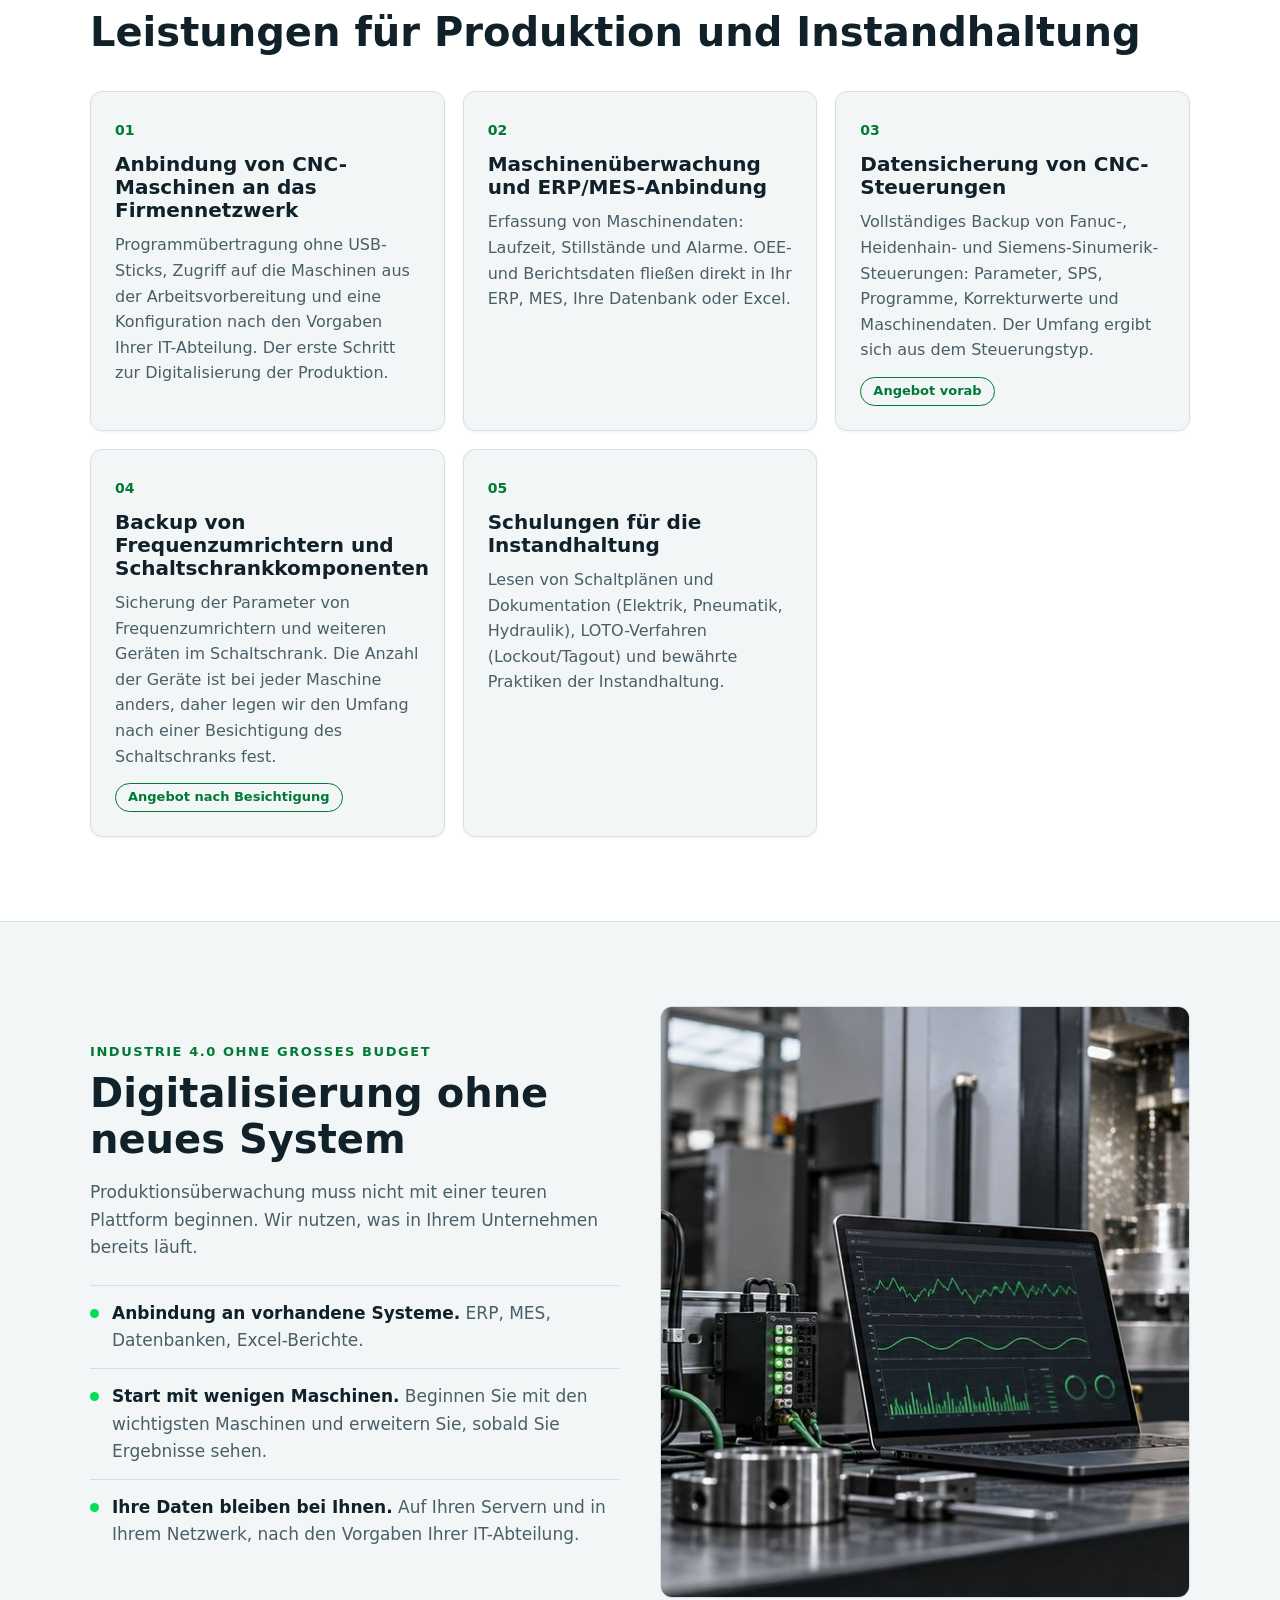
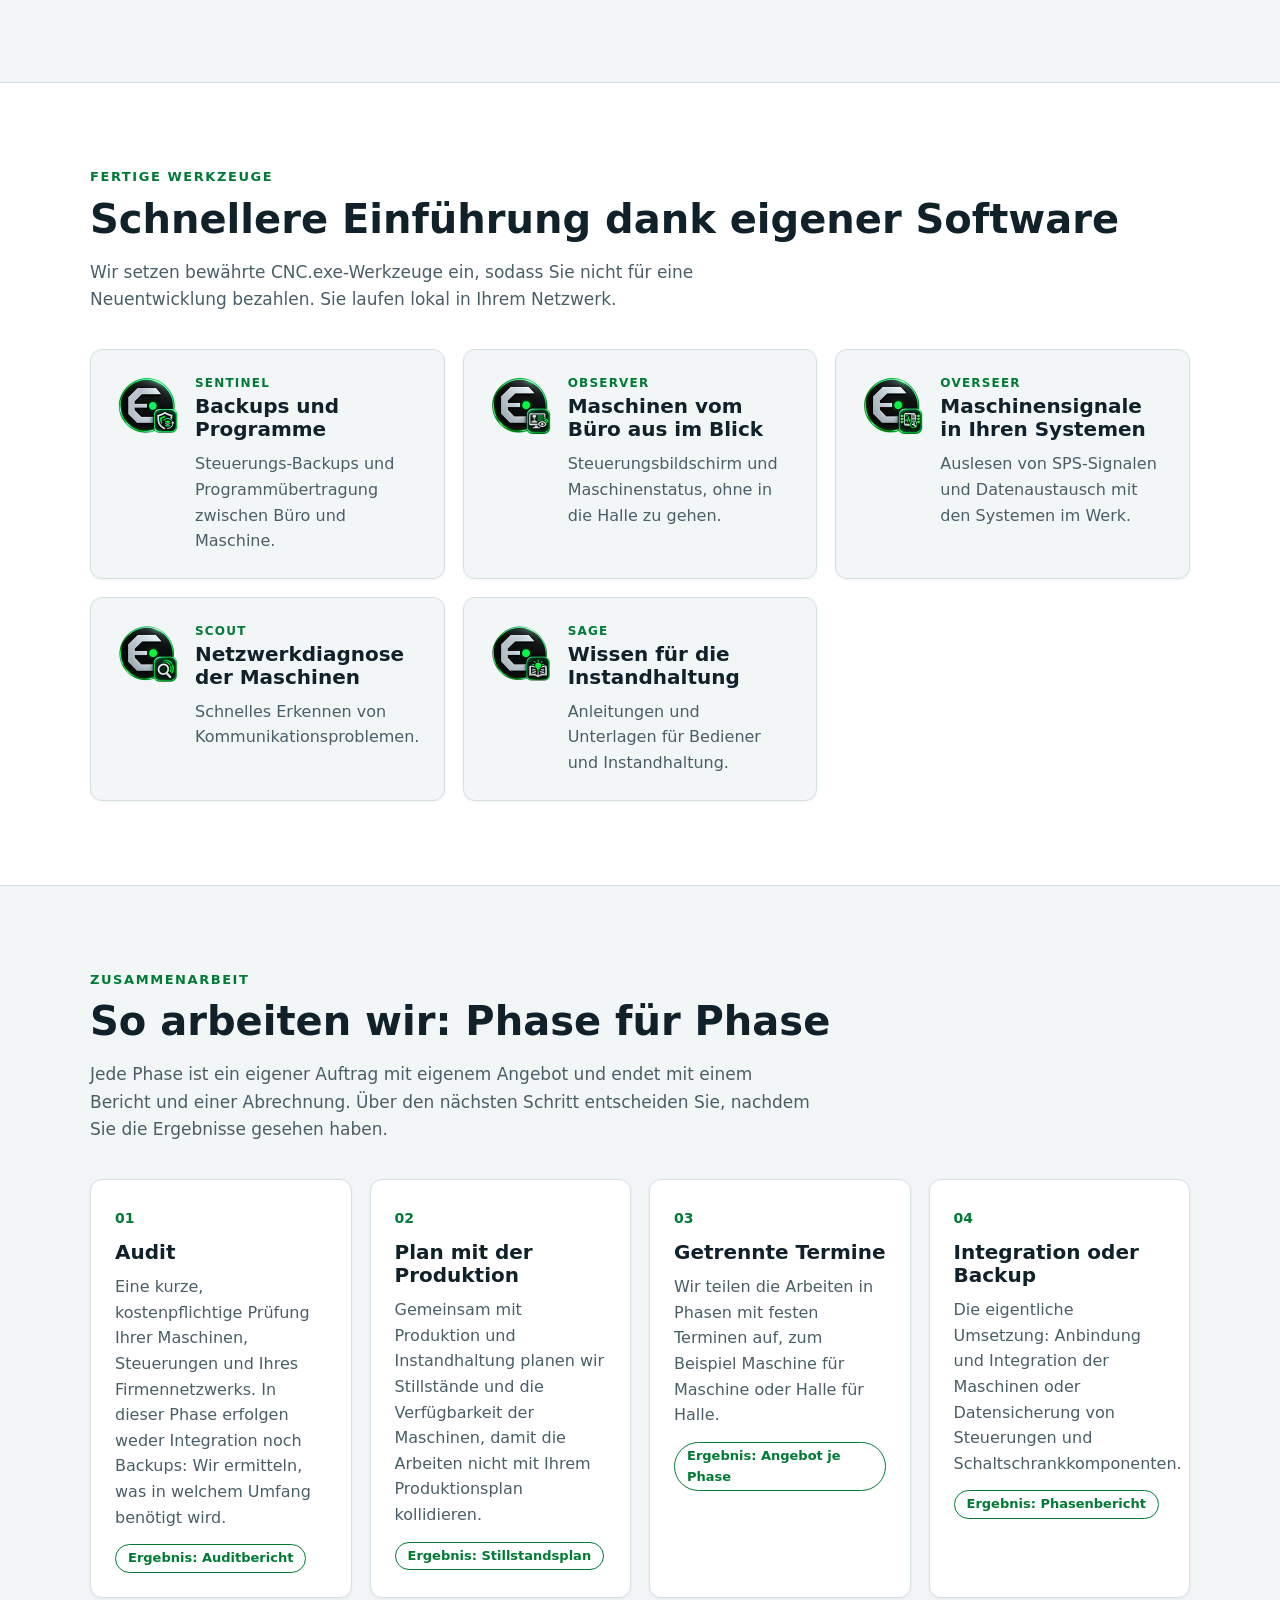
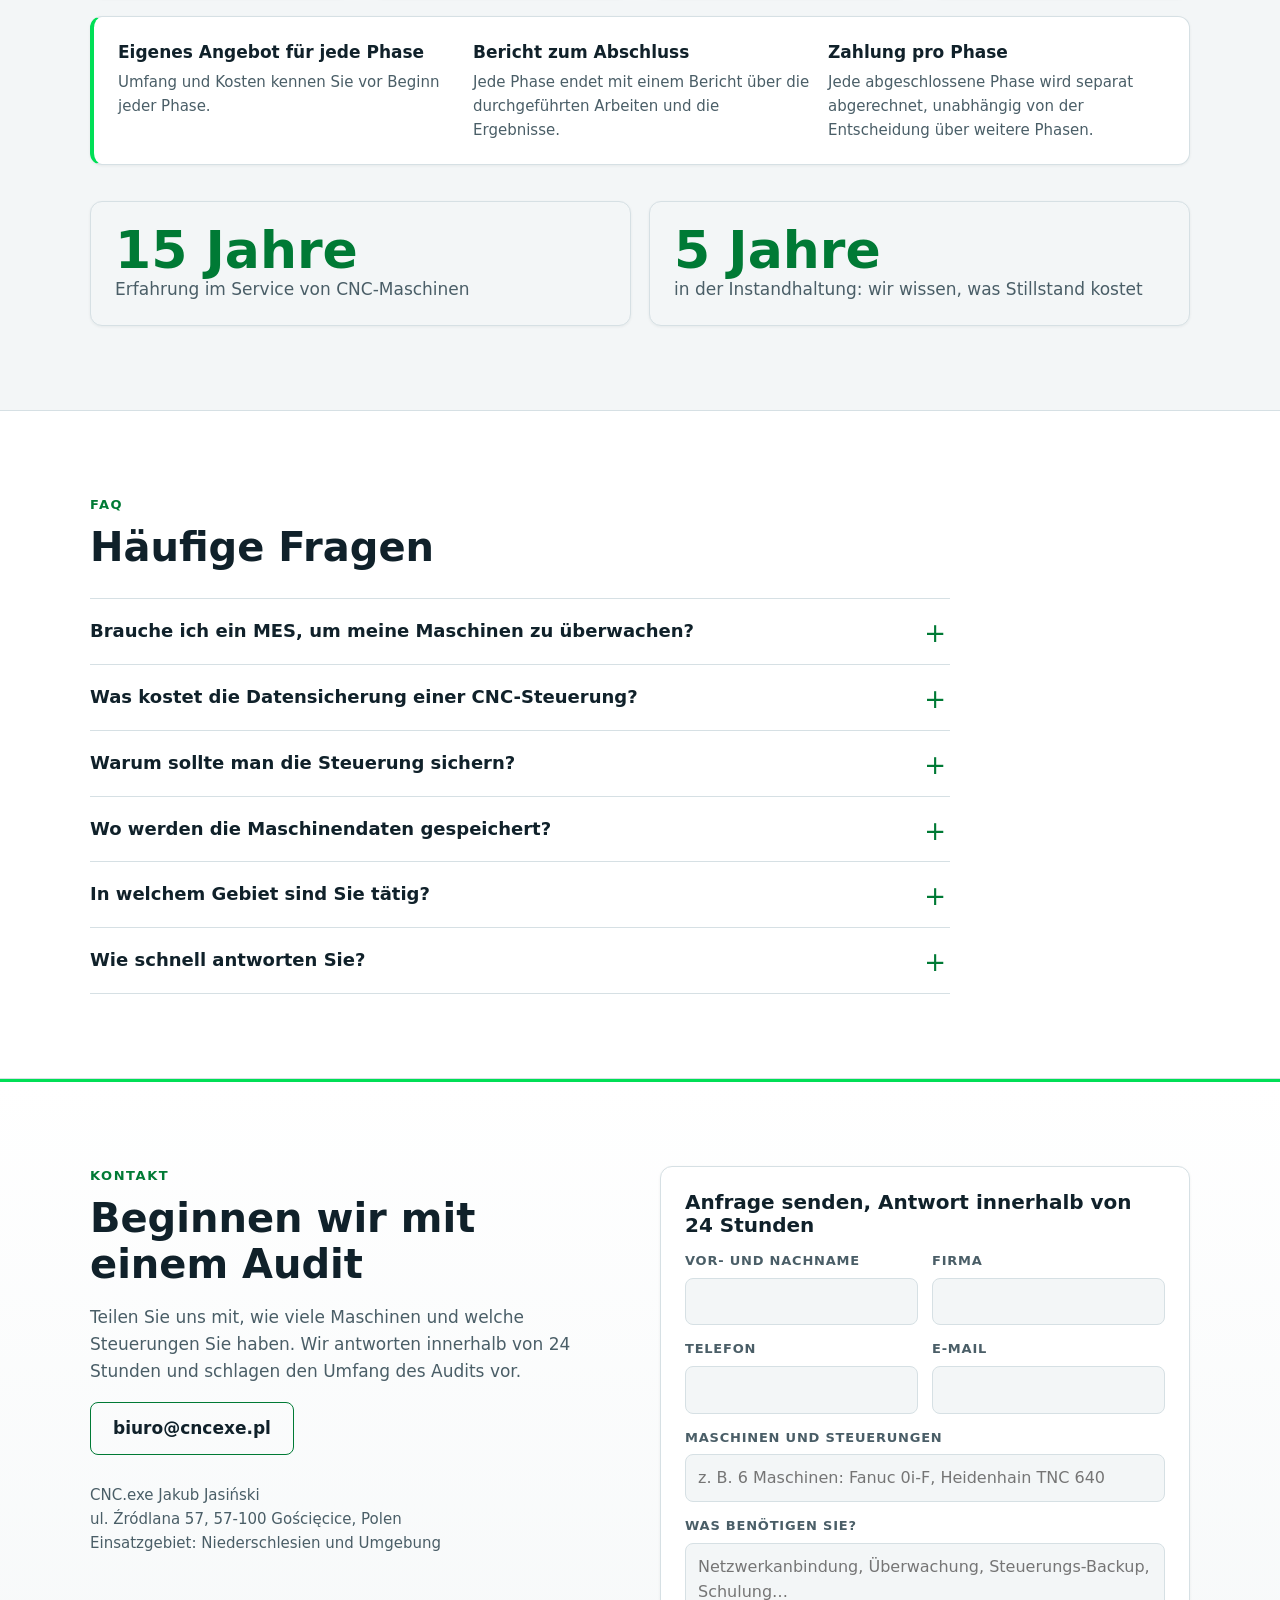
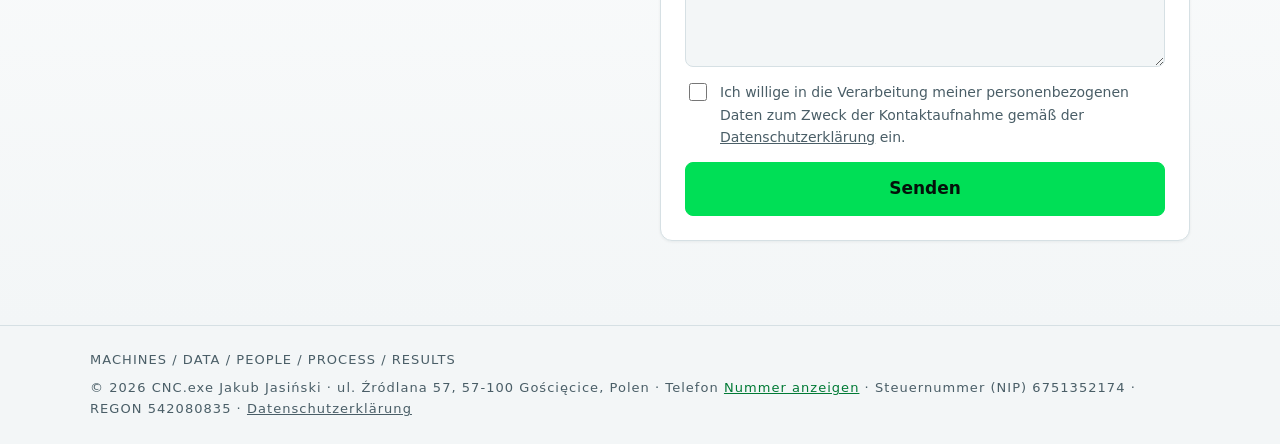
==== commit cb0301d7: "Add files via upload" ====
--- a/de/index.html
+++ b/de/index.html
@@ -25,7 +25,6 @@
   "logo": "https://cncexe.pl/img/logo.png",
   "image": "https://cncexe.pl/img/hero.jpg",
   "description": "Industrie 4.0 und IIoT für CNC-Maschinen: Anbindung an das Firmennetzwerk, Produktionsüberwachung und ERP/MES-Anbindung, Datensicherung von CNC-Steuerungen und Frequenzumrichtern, Schulungen für die Instandhaltung.",
-  "telephone": "+48607677080",
   "email": "biuro@cncexe.pl",
   "taxID": "6751352174",
   "address": {
@@ -40,7 +39,7 @@
 }
 </script>
 <script>try{if(localStorage.getItem('theme')==='dark')document.documentElement.dataset.theme='dark'}catch(e){}</script>
-<link rel="stylesheet" href="/style.css?v=2">
+<link rel="stylesheet" href="/style.css?v=3">
 </head>
 <body>
 
@@ -59,7 +58,6 @@
     </nav>
     <div class="lang"><a href="/" hreflang="pl">PL</a><a href="/en/" hreflang="en">EN</a><a href="/de/" hreflang="de" aria-current="page">DE</a></div>
     <button class="theme" type="button" aria-label="Dunkelmodus" title="Dunkelmodus"><svg class="moon" viewBox="0 0 24 24" width="18" height="18" aria-hidden="true"><path d="M21 12.8A9 9 0 1 1 11.2 3a7 7 0 0 0 9.8 9.8z" fill="currentColor"/></svg><svg class="sun" viewBox="0 0 24 24" width="18" height="18" aria-hidden="true" fill="none" stroke="currentColor" stroke-width="2" stroke-linecap="round"><circle cx="12" cy="12" r="4.5"/><path d="M12 2v2M12 20v2M2 12h2M20 12h2M4.9 4.9l1.4 1.4M17.7 17.7l1.4 1.4M4.9 19.1l1.4-1.4M17.7 6.3l1.4-1.4"/></svg></button>
-    <a class="btn solid" href="tel:+48607677080">+48 607 677 080</a>
   </div>
 </header>
 
@@ -69,10 +67,6 @@
       <p class="eyebrow">Industrie 4.0 · IIoT · Niederschlesien, Polen</p>
       <h1>CNC IIoT<br><span>CNC Industrie 4.0</span></h1>
       <p>Digitalisierung Ihres Maschinenparks ohne teures MES. Wir binden CNC-Maschinen an Ihr Firmennetzwerk an, übertragen ihre Betriebsdaten in Ihre Systeme und sichern die Steuerungen mit vollständigen Backups.</p>
-      <div class="cta">
-        <a class="btn solid" href="#kontakt">Angebot anfragen</a>
-        <a class="btn" href="tel:+48607677080">Anrufen: +48 607 677 080</a>
-      </div>
     </div>
   </section>
 
@@ -190,13 +184,18 @@
   <section id="zusammenarbeit">
     <div class="wrap">
       <p class="eyebrow">Zusammenarbeit</p>
-      <h2>So arbeiten wir zusammen</h2>
-      <p class="lead">Den Zeitplan stimmen wir mit Produktion und Instandhaltung ab. Ergebnisse, Backups und Dokumentation bleiben in Ihrem Unternehmen.</p>
+      <h2>So arbeiten wir: Phase für Phase</h2>
+      <p class="lead">Jede Phase ist ein eigener Auftrag mit eigenem Angebot und endet mit einem Bericht und einer Abrechnung. Über den nächsten Schritt entscheiden Sie, nachdem Sie die Ergebnisse gesehen haben.</p>
       <div class="grid four">
-        <article class="card"><span class="num">01</span><h3>Bestandsaufnahme</h3><p>Wir prüfen Maschinen, Steuerungen und Firmennetzwerk.</p></article>
-        <article class="card"><span class="num">02</span><h3>Plan und Angebot</h3><p>Umfang, Zeitplan und Kosten kennen Sie vor Beginn der Arbeiten.</p></article>
-        <article class="card"><span class="num">03</span><h3>Umsetzung</h3><p>Terminiert nach Ihrem Produktionsplan.</p></article>
-        <article class="card"><span class="num">04</span><h3>Abnahme und Übergabe</h3><p>Prüfung der Ergebnisse, Dokumentation und Wissenstransfer an Ihr Team.</p></article>
+        <article class="card"><span class="num">01</span><h3>Audit</h3><p>Eine kurze, kostenpflichtige Prüfung Ihrer Maschinen, Steuerungen und Ihres Firmennetzwerks. In dieser Phase erfolgen weder Integration noch Backups: Wir ermitteln, was in welchem Umfang benötigt wird.</p><span class="tag">Ergebnis: Auditbericht</span></article>
+        <article class="card"><span class="num">02</span><h3>Plan mit der Produktion</h3><p>Gemeinsam mit Produktion und Instandhaltung planen wir Stillstände und die Verfügbarkeit der Maschinen, damit die Arbeiten nicht mit Ihrem Produktionsplan kollidieren.</p><span class="tag">Ergebnis: Stillstandsplan</span></article>
+        <article class="card"><span class="num">03</span><h3>Getrennte Termine</h3><p>Wir teilen die Arbeiten in Phasen mit festen Terminen auf, zum Beispiel Maschine für Maschine oder Halle für Halle.</p><span class="tag">Ergebnis: Angebot je Phase</span></article>
+        <article class="card"><span class="num">04</span><h3>Integration oder Backup</h3><p>Die eigentliche Umsetzung: Anbindung und Integration der Maschinen oder Datensicherung von Steuerungen und Schaltschrankkomponenten.</p><span class="tag">Ergebnis: Phasenbericht</span></article>
+      </div>
+      <div class="terms">
+        <div><b>Eigenes Angebot für jede Phase</b><p>Umfang und Kosten kennen Sie vor Beginn jeder Phase.</p></div>
+        <div><b>Bericht zum Abschluss</b><p>Jede Phase endet mit einem Bericht über die durchgeführten Arbeiten und die Ergebnisse.</p></div>
+        <div><b>Zahlung pro Phase</b><p>Jede abgeschlossene Phase wird separat abgerechnet, unabhängig von der Entscheidung über weitere Phasen.</p></div>
       </div>
       <div class="stats">
         <div class="stat"><b>15 Jahre</b><span>Erfahrung im Service von CNC-Maschinen</span></div>
@@ -242,10 +241,9 @@
     <div class="wrap split">
       <div>
         <p class="eyebrow">Kontakt</p>
-        <h2>Angebot anfragen</h2>
-        <p>Teilen Sie uns mit, wie viele Maschinen und welche Steuerungen Sie haben. Wir erstellen einen Vorschlag für den Umfang und ein Angebot.</p>
+        <h2>Beginnen wir mit einem Audit</h2>
+        <p>Teilen Sie uns mit, wie viele Maschinen und welche Steuerungen Sie haben. Wir antworten innerhalb von 24 Stunden und schlagen den Umfang des Audits vor.</p>
         <div class="cta">
-          <a class="btn solid" href="tel:+48607677080">+48 607 677 080</a>
           <a class="btn" href="mailto:biuro@cncexe.pl">biuro@cncexe.pl</a>
         </div>
         <address>
@@ -282,7 +280,7 @@
 <footer>
   <div class="wrap">
     <span>MACHINES / DATA / PEOPLE / PROCESS / RESULTS</span>
-    <span>© 2026 CNC.exe Jakub Jasiński · ul. Źródlana 57, 57-100 Gościęcice, Polen · Steuernummer (NIP) 6751352174 · REGON 542080835 · <a href="/de/datenschutz.html">Datenschutzerklärung</a></span>
+    <span>© 2026 CNC.exe Jakub Jasiński · ul. Źródlana 57, 57-100 Gościęcice, Polen · Telefon <button class="reveal" type="button" data-n="080 677 607" data-cc="+48 ">Nummer anzeigen</button> · Steuernummer (NIP) 6751352174 · REGON 542080835 · <a href="/de/datenschutz.html">Datenschutzerklärung</a></span>
   </div>
 </footer>
 
@@ -298,5 +296,14 @@
   });
 })();
 </script>
+<script>
+document.querySelectorAll('.reveal').forEach(b => b.addEventListener('click', () => {
+  const n = b.dataset.n.split(' ').reverse().join(' '), a = document.createElement('a');
+  a.href = 'tel:+48' + n.replace(/ /g, '');
+  a.textContent = (b.dataset.cc || '') + n;
+  b.replaceWith(a);
+  a.focus();
+}));
+</script>
 </body>
 </html>
--- a/style.css
+++ b/style.css
@@ -56,7 +56,6 @@
 .btn { display: inline-block; padding: 12px 22px; border-radius: 8px; font-weight: 700; text-decoration: none; border: 1px solid var(--green); }
 .btn.solid { background: var(--brand); border-color: var(--brand); color: #04110a; }
 .btn:hover { filter: brightness(1.12); }
-header .btn { padding: 8px 16px; font-size: 15px; white-space: nowrap; }
 .lang { display: flex; gap: 2px; font-size: 13px; font-weight: 700; letter-spacing: .06em; }
 .lang a { text-decoration: none; color: var(--muted); padding: 4px 7px; border-radius: 6px; }
 .lang a:hover { color: var(--text); }
@@ -104,6 +103,11 @@
 .app small { display: block; color: var(--green); font-size: 12px; font-weight: 700; letter-spacing: .1em; text-transform: uppercase; }
 .app h3 { margin-top: 2px; }
 
+/* process terms */
+.terms { display: grid; gap: 18px; grid-template-columns: repeat(auto-fit, minmax(240px, 1fr)); margin-top: 18px; padding: 22px 24px; background: var(--panel); border: 1px solid var(--line); border-left: 4px solid var(--brand); border-radius: 12px; box-shadow: var(--shadow); }
+.terms b { color: var(--text); }
+.terms p { margin: 4px 0 0; font-size: 15px; }
+
 /* experience */
 .stats { display: flex; flex-wrap: wrap; gap: 18px; margin-top: 36px; }
 .stat { flex: 1 1 200px; background: var(--bg); border: 1px solid var(--line); border-radius: 12px; padding: 22px 24px; box-shadow: var(--shadow); }
@@ -140,6 +144,7 @@
 footer { border-top: 1px solid var(--line); padding: 24px 0; font-size: 13px; color: var(--muted); }
 footer .wrap { display: flex; flex-wrap: wrap; justify-content: space-between; gap: 8px; letter-spacing: .08em; }
 footer a { color: var(--muted); }
+.reveal { font: inherit; letter-spacing: inherit; color: var(--green); background: none; border: 0; padding: 0; text-decoration: underline; cursor: pointer; }
 
 /* privacy policy pages */
 .doc { max-width: 760px; margin: 0 auto; padding: 40px 20px 60px; font-size: 16px; line-height: 1.7; }
@@ -161,9 +166,6 @@
   section { padding: 60px 0; }
   .hero { background: var(--hero-overlay-mobile), url(img/hero.jpg) 70% center / cover no-repeat; }
 }
-@media (max-width: 480px) {
-  header .btn { display: none; }
-}
 @media (max-width: 420px) {
   .brand small { display: none; }
   .cta .btn { width: 100%; text-align: center; }
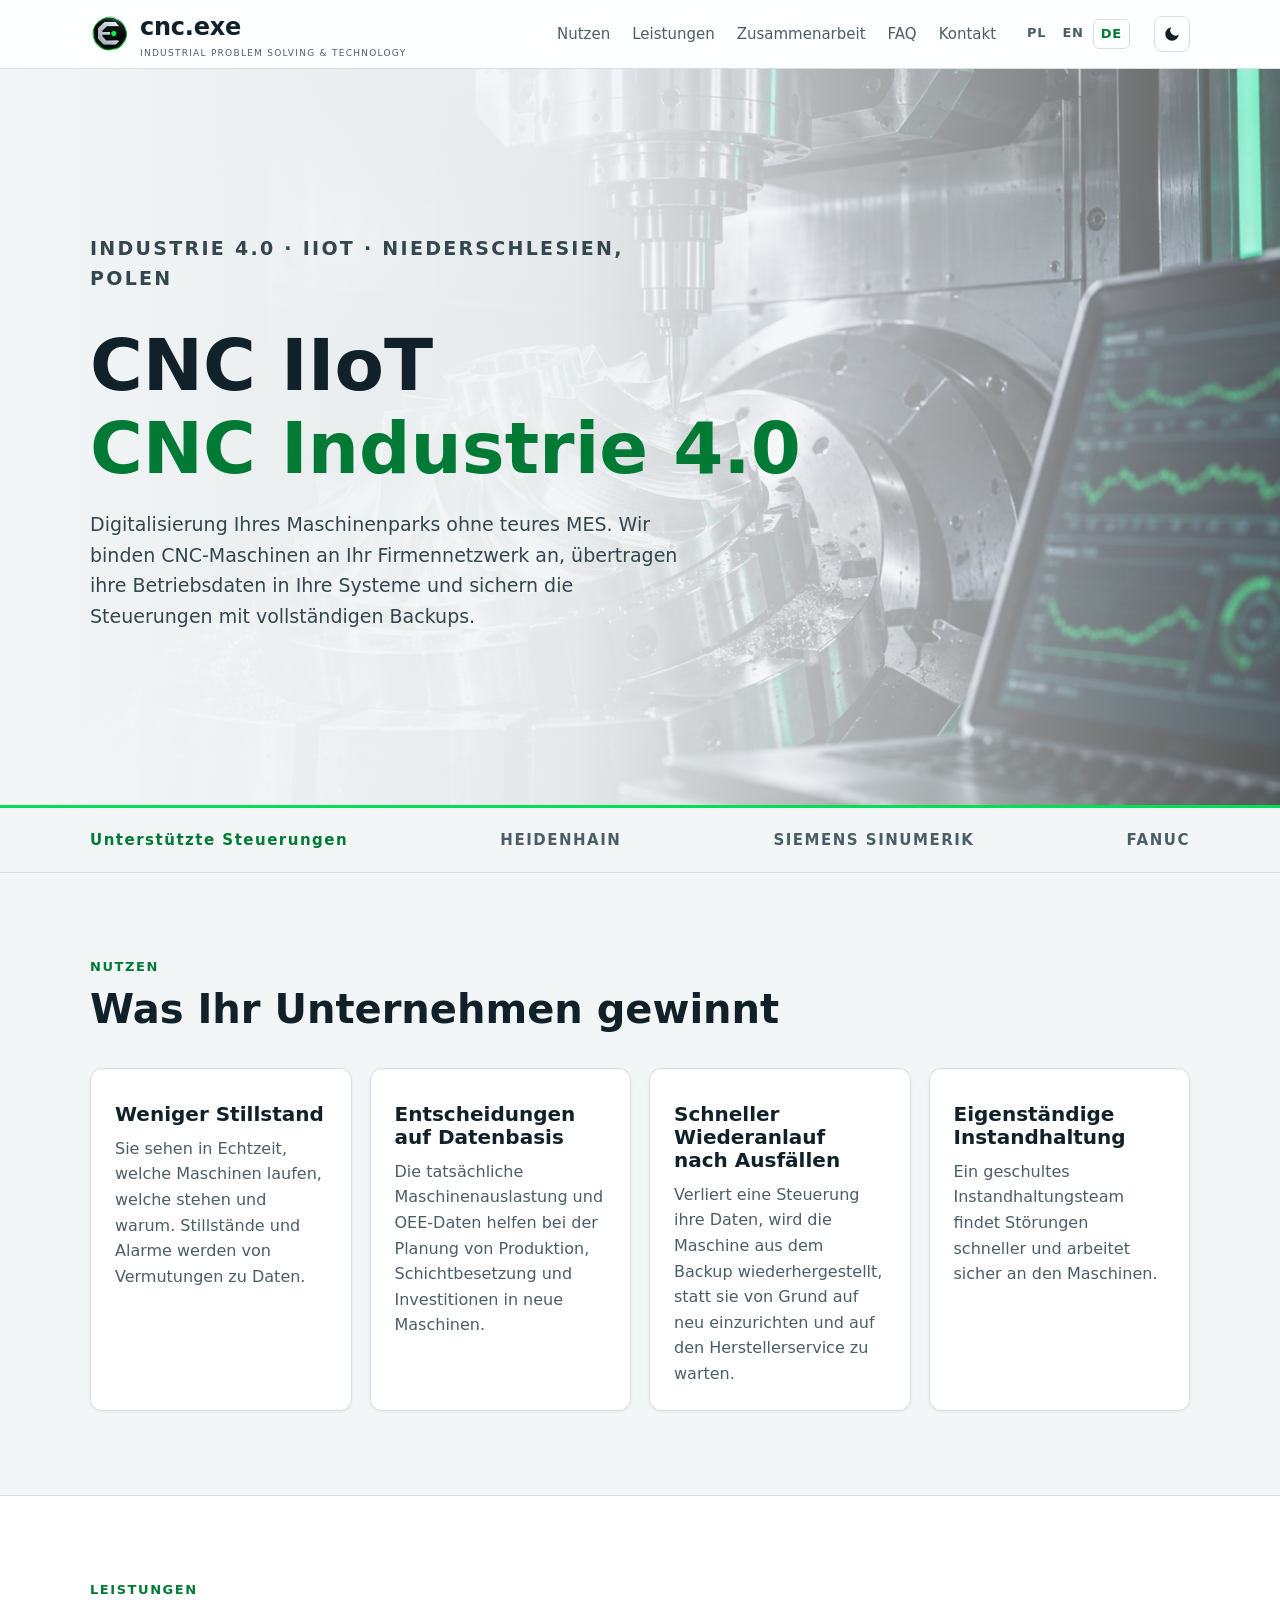
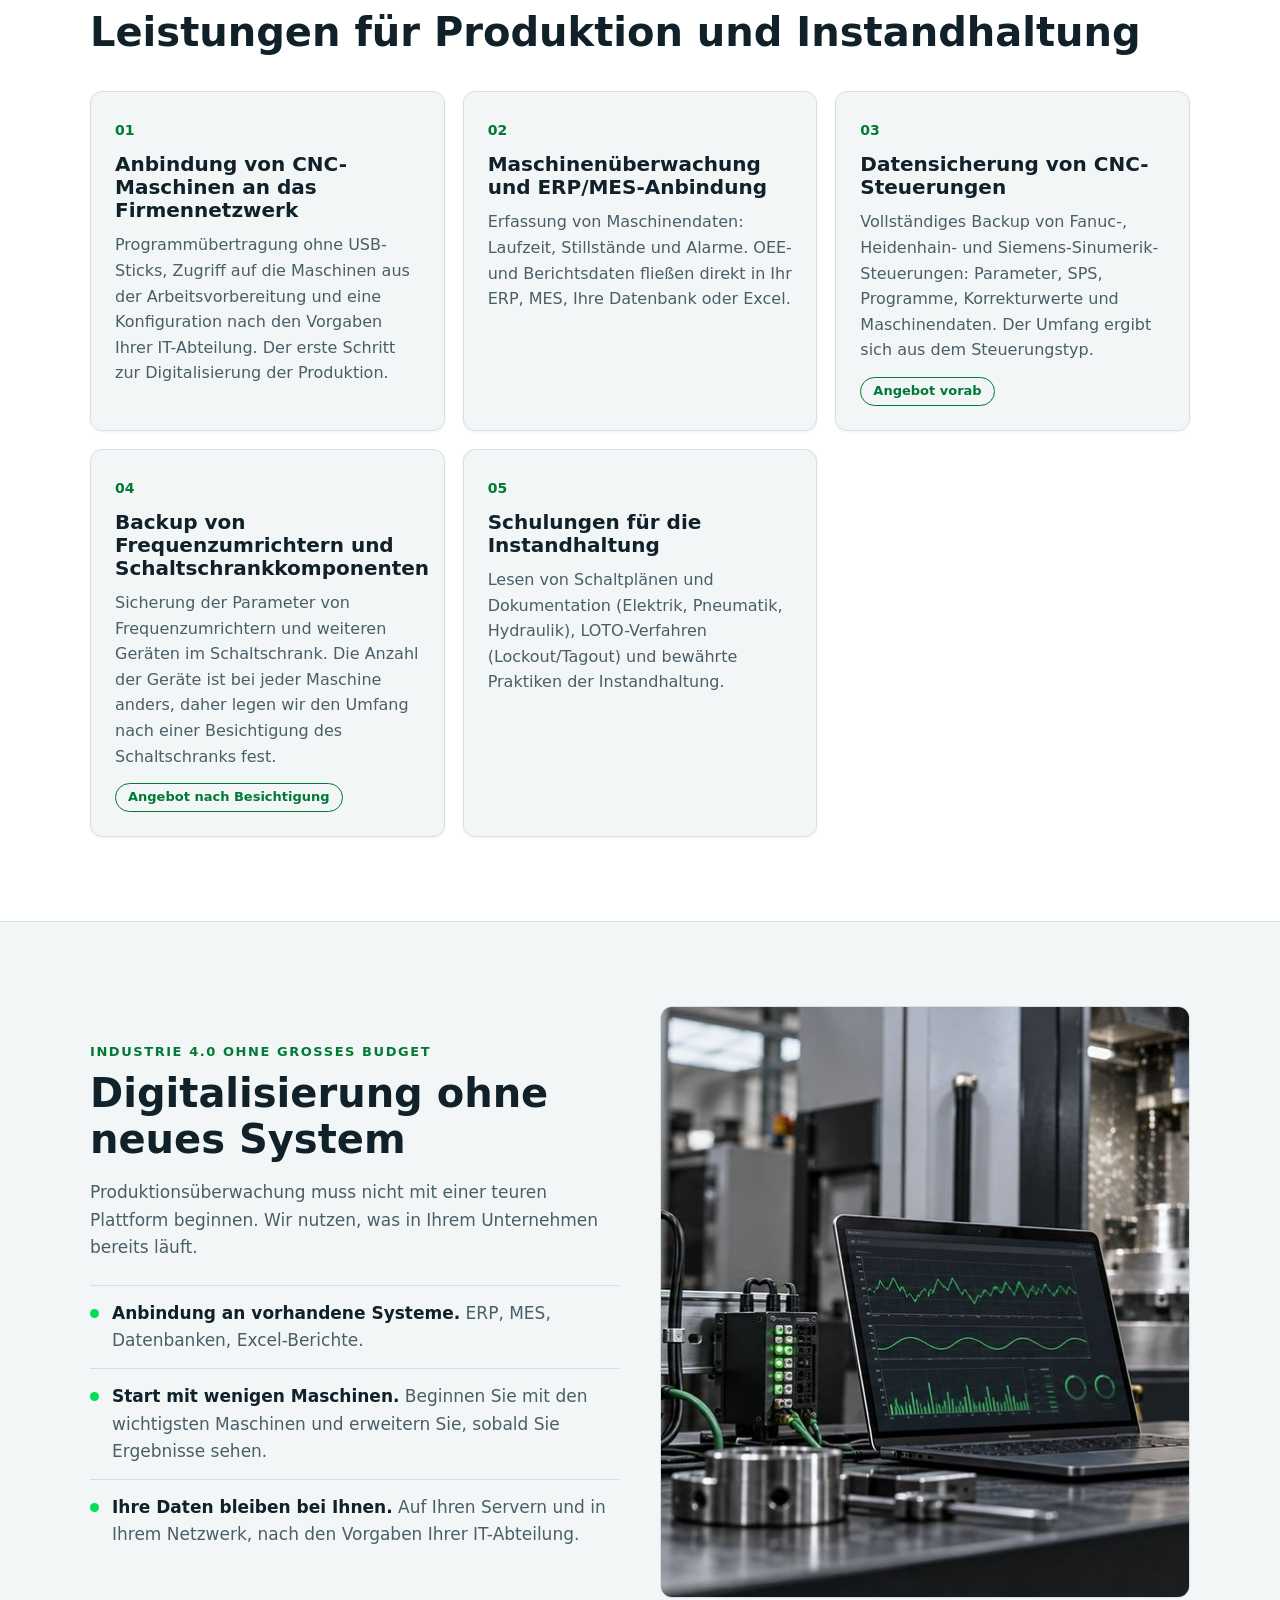
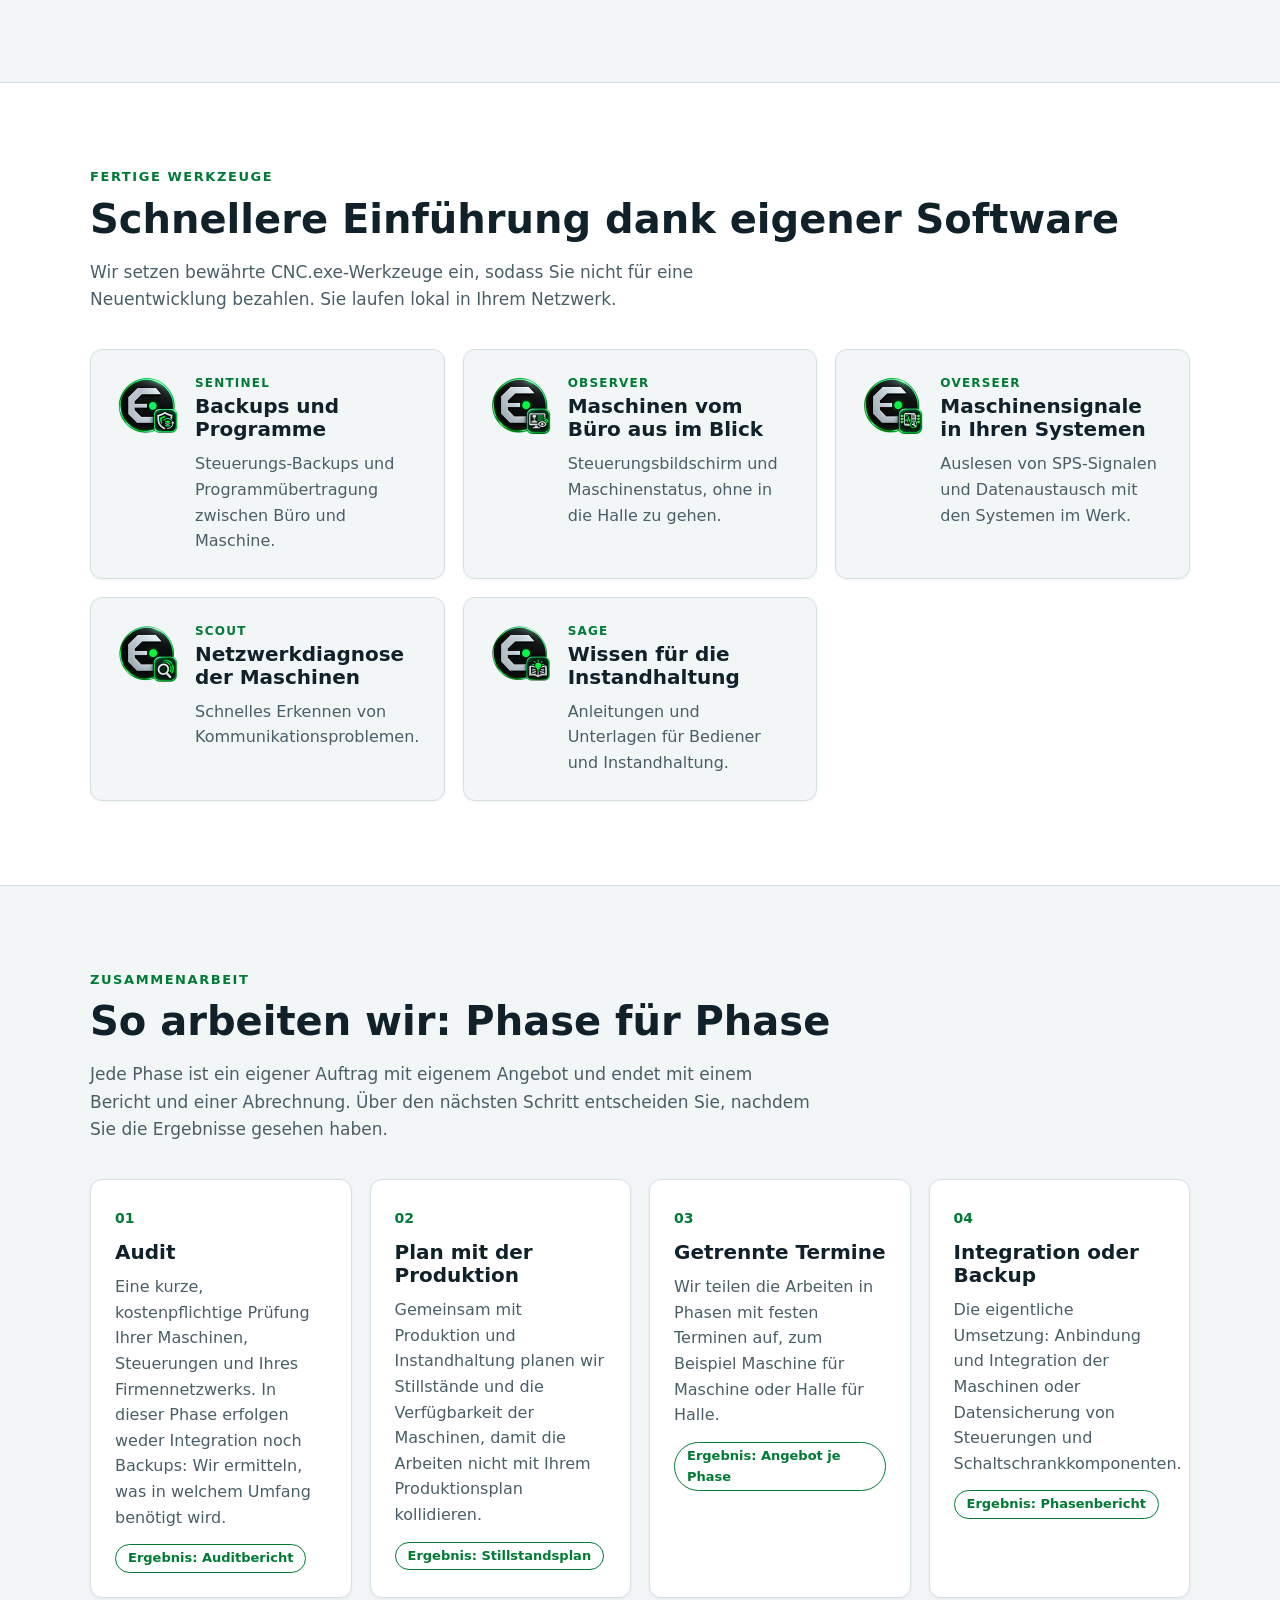
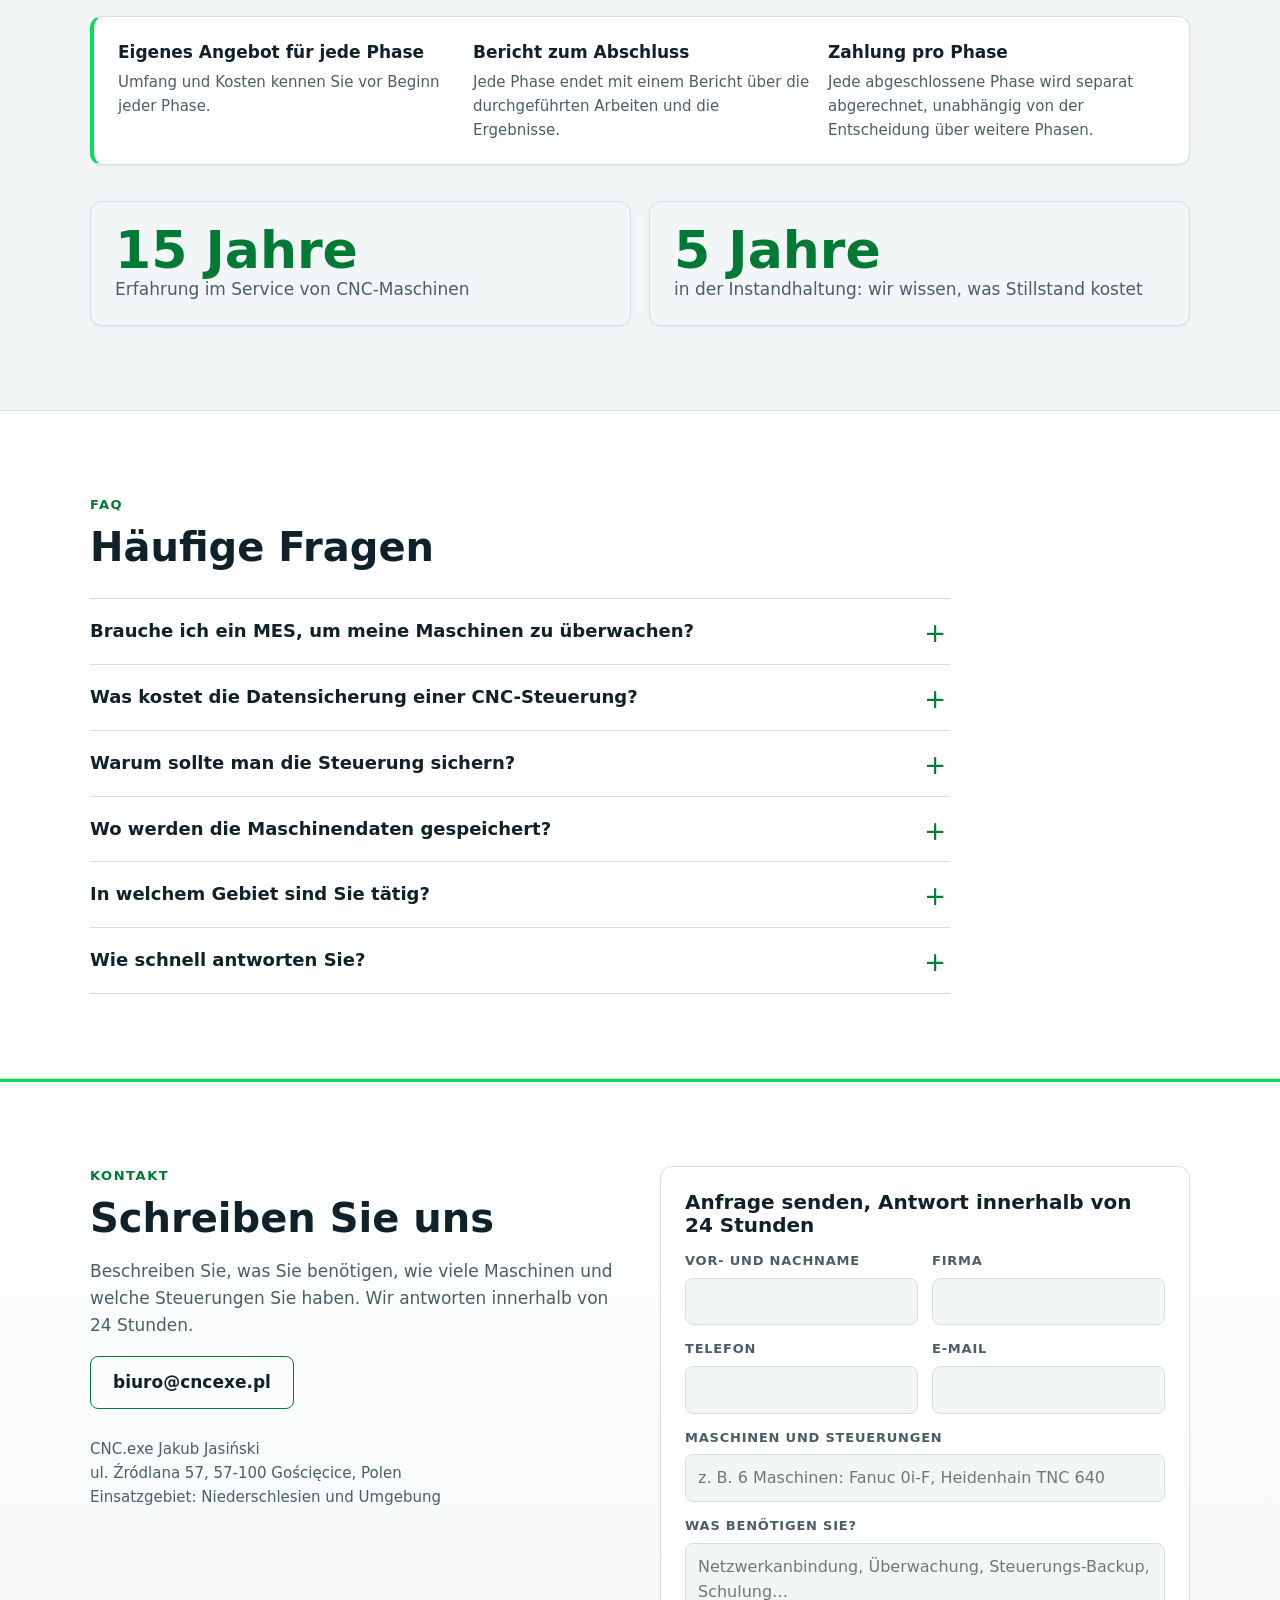
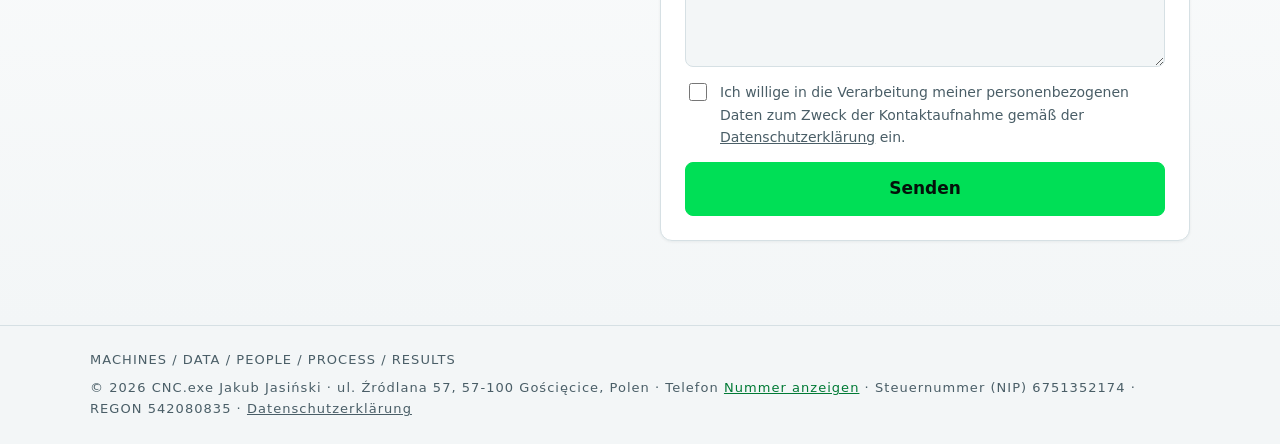
==== commit 4a2bab56: "Add files via upload" ====
--- a/de/index.html
+++ b/de/index.html
@@ -241,8 +241,8 @@
     <div class="wrap split">
       <div>
         <p class="eyebrow">Kontakt</p>
-        <h2>Beginnen wir mit einem Audit</h2>
-        <p>Teilen Sie uns mit, wie viele Maschinen und welche Steuerungen Sie haben. Wir antworten innerhalb von 24 Stunden und schlagen den Umfang des Audits vor.</p>
+        <h2>Schreiben Sie uns</h2>
+        <p>Beschreiben Sie, was Sie benötigen, wie viele Maschinen und welche Steuerungen Sie haben. Wir antworten innerhalb von 24 Stunden.</p>
         <div class="cta">
           <a class="btn" href="mailto:biuro@cncexe.pl">biuro@cncexe.pl</a>
         </div>
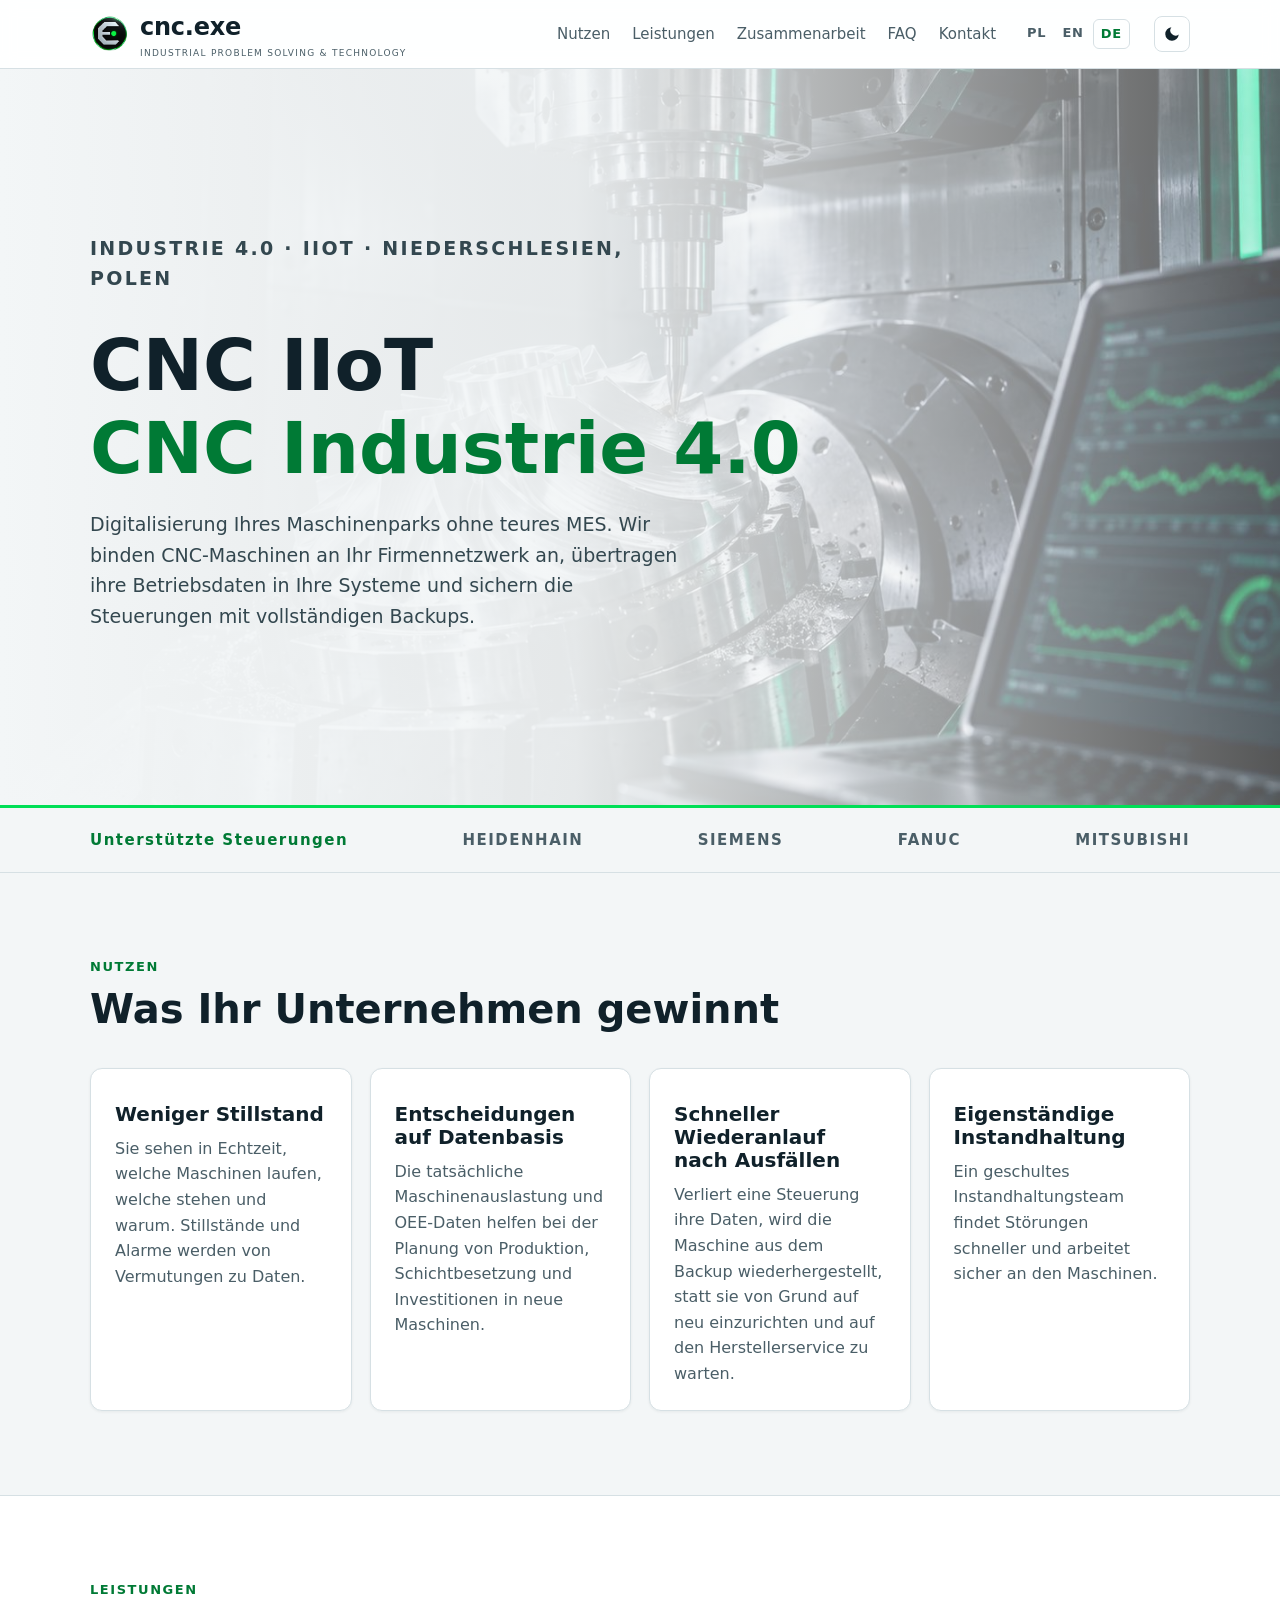
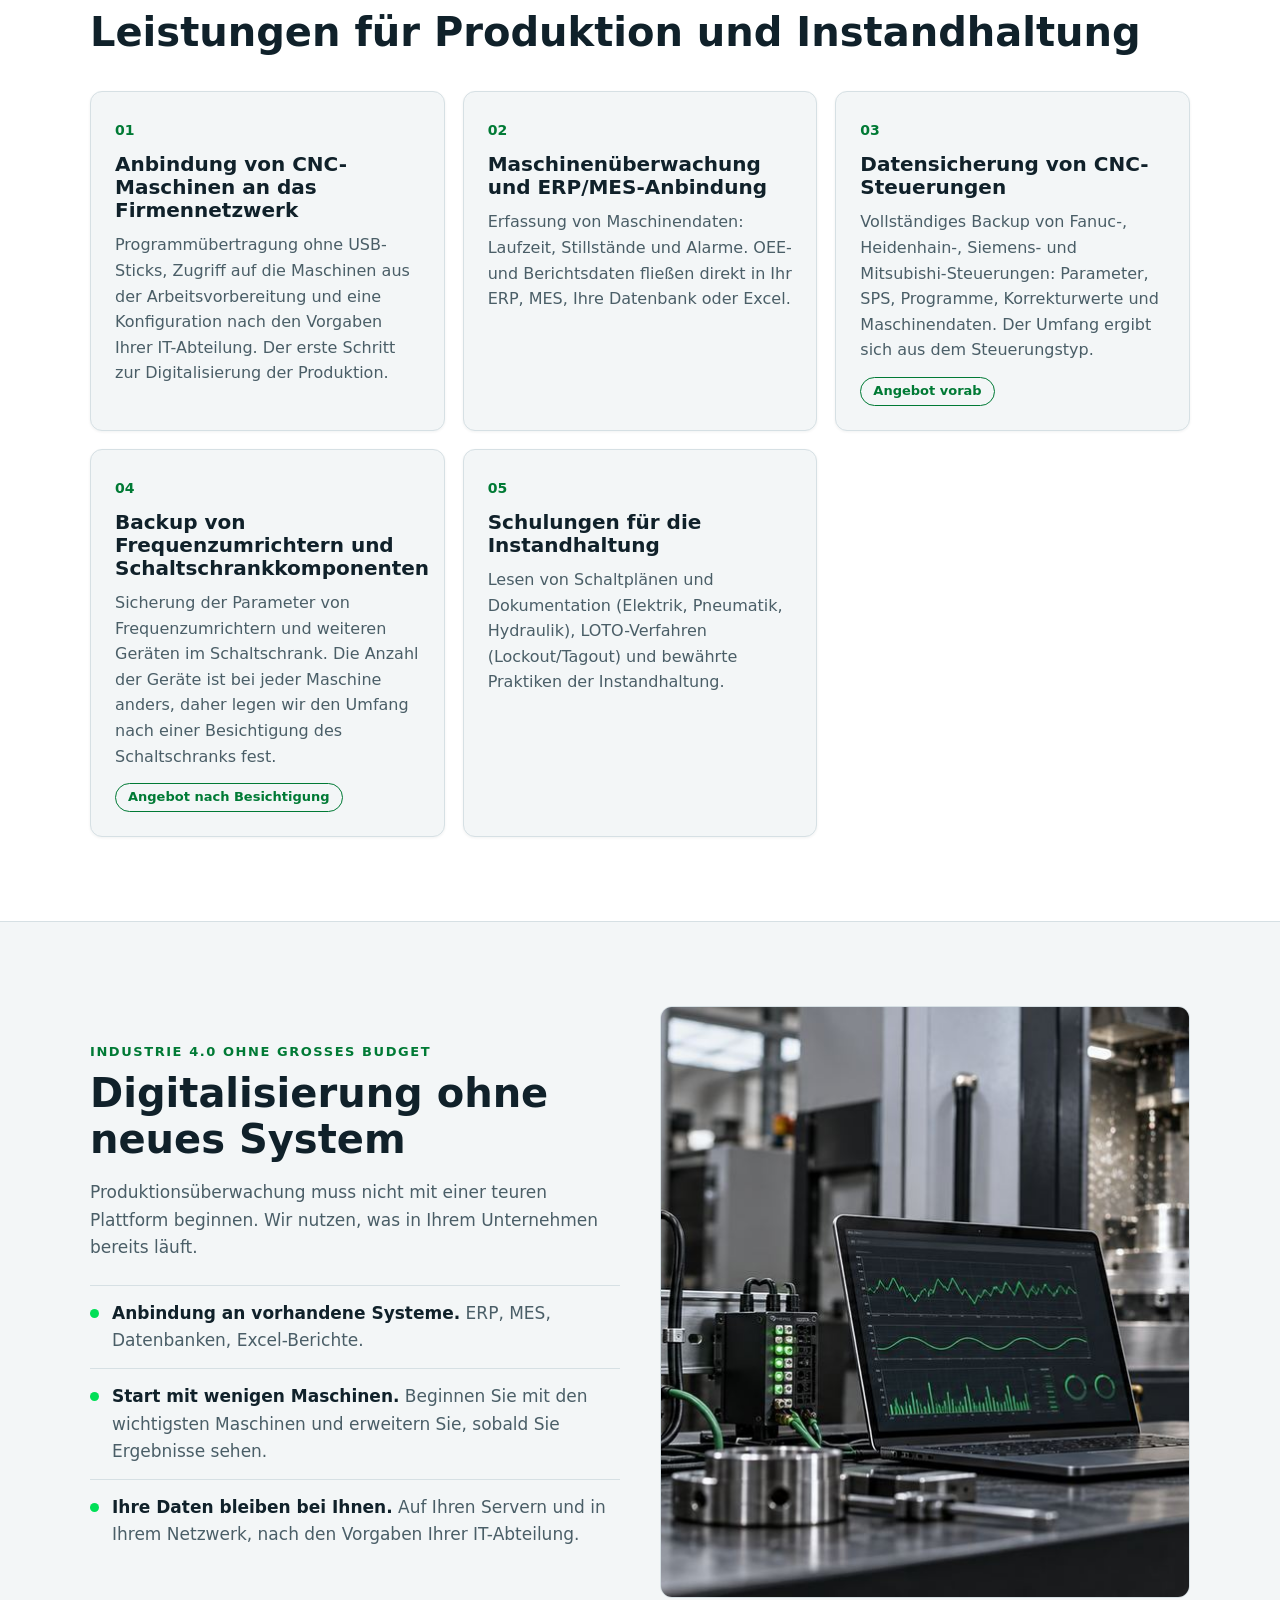
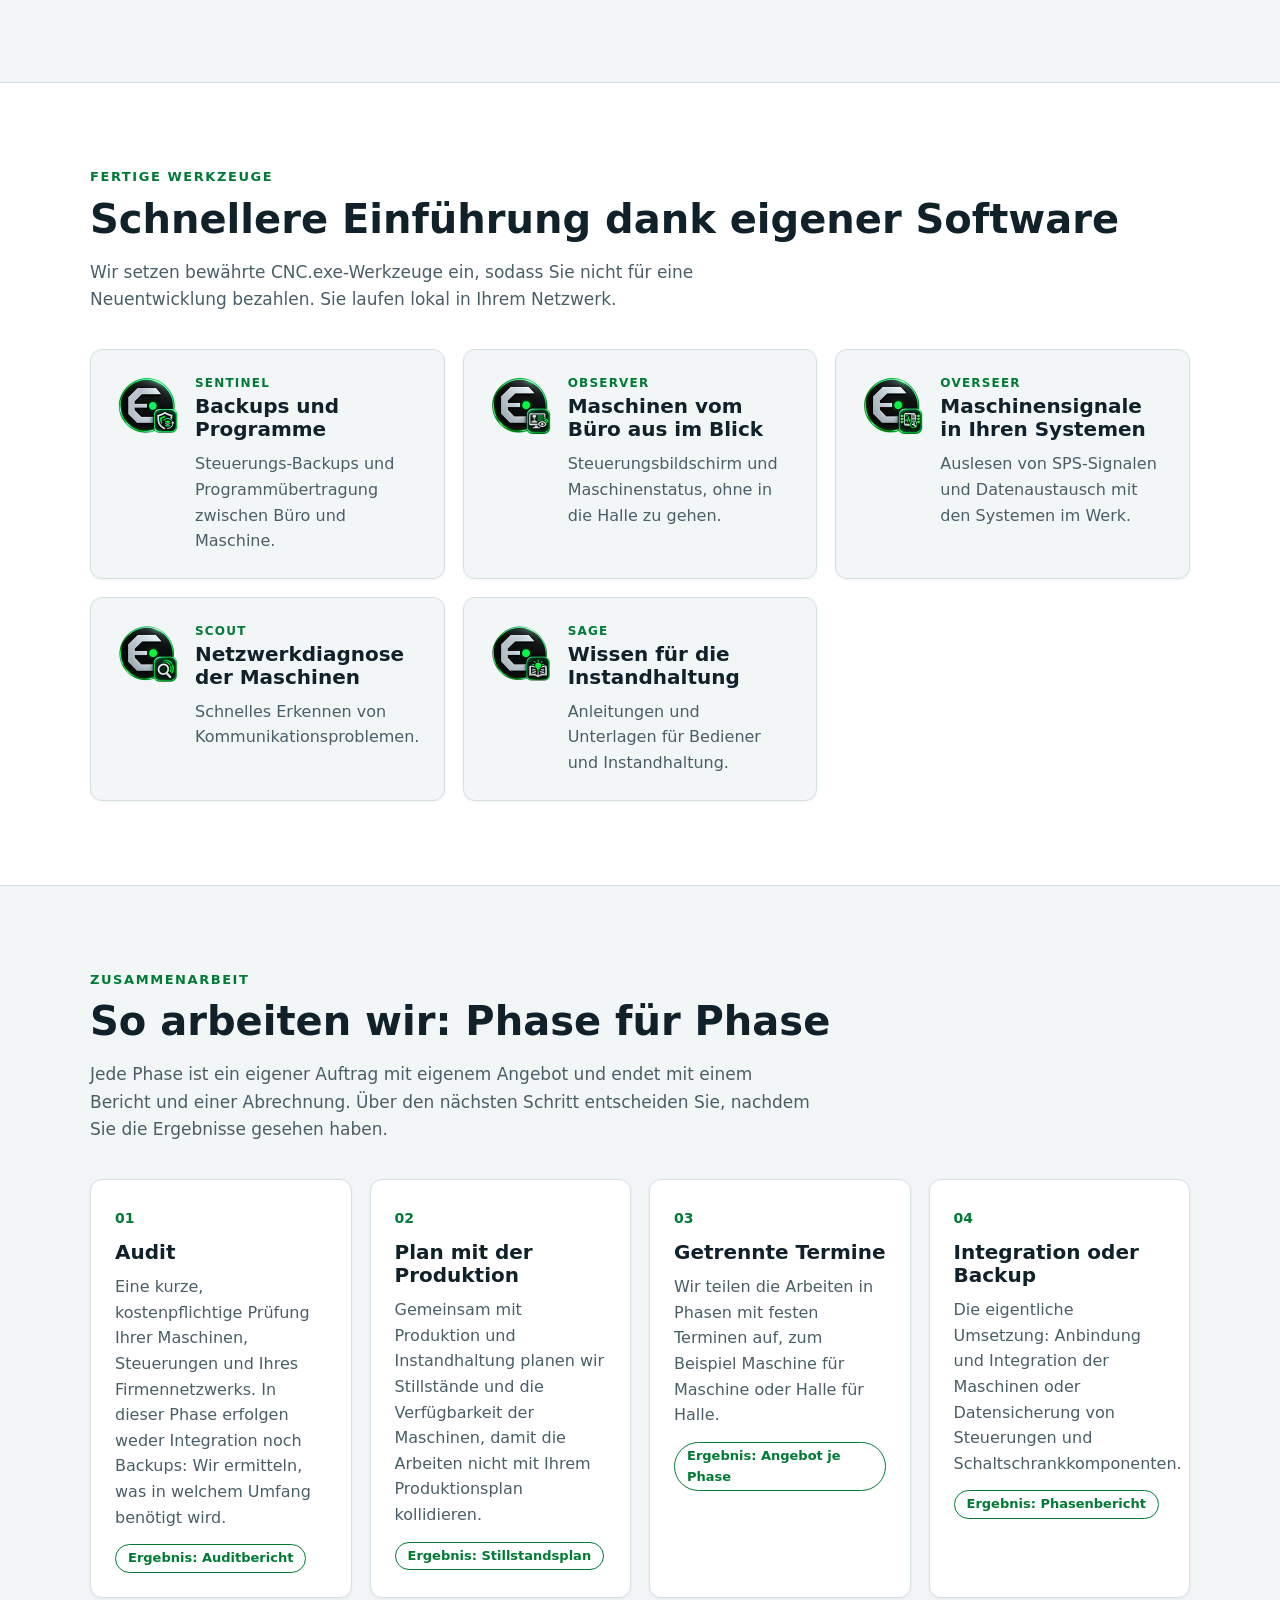
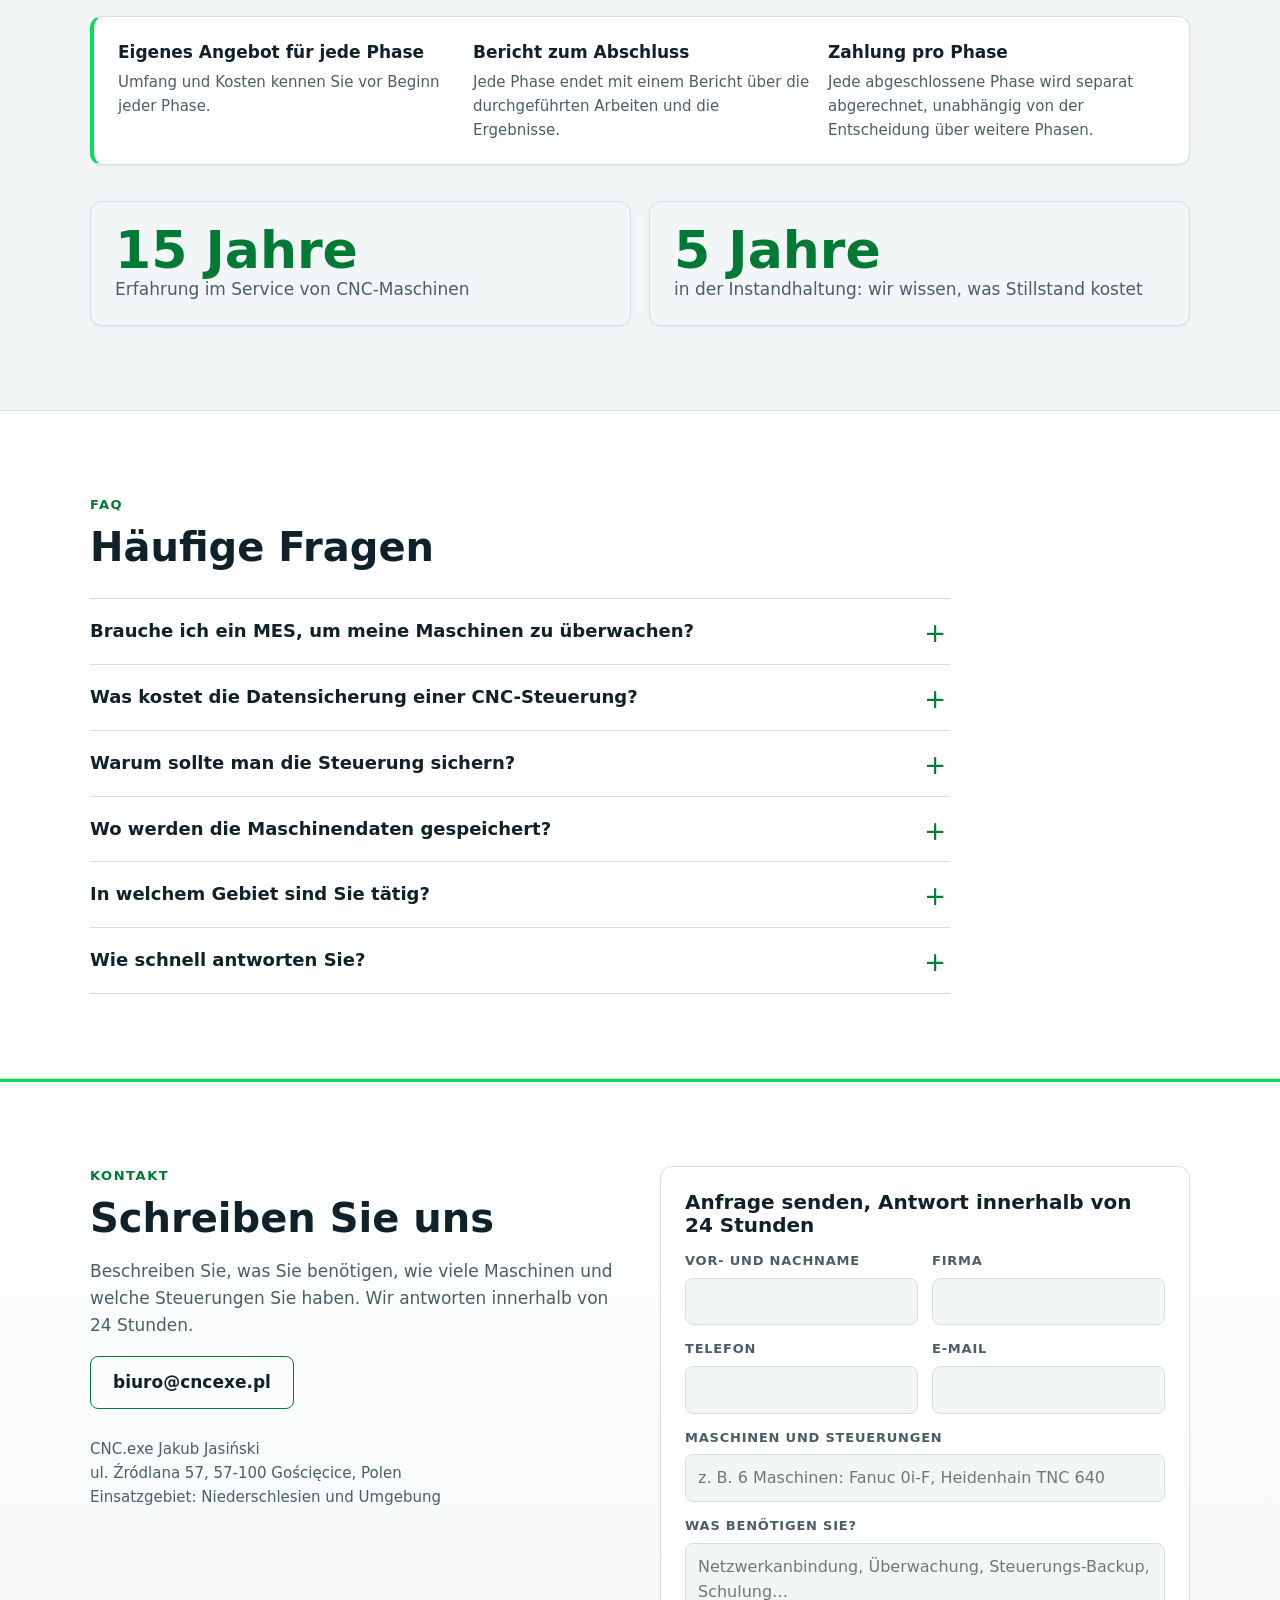
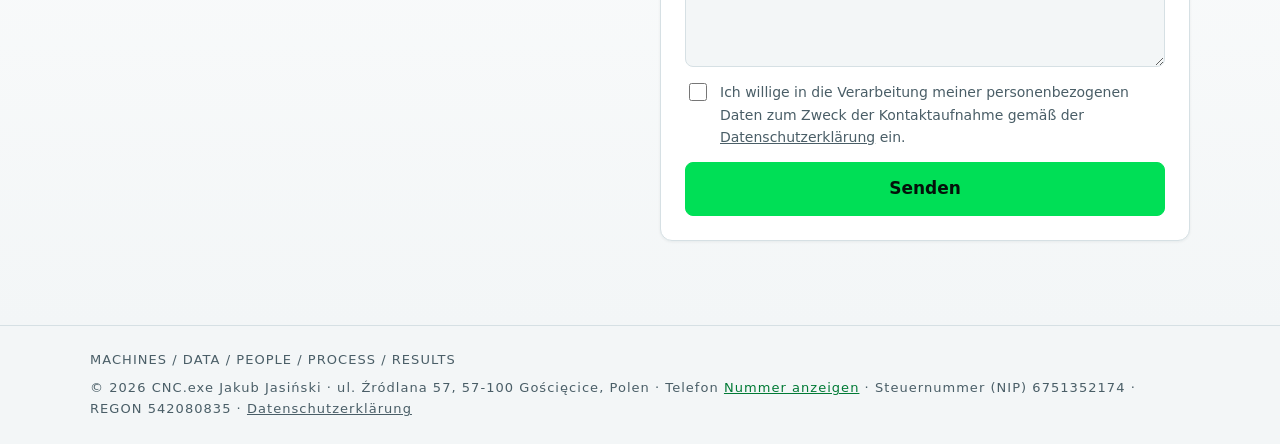
==== commit 52c60f87: "Add files via upload" ====
--- a/de/index.html
+++ b/de/index.html
@@ -4,7 +4,7 @@
 <meta charset="utf-8">
 <meta name="viewport" content="width=device-width, initial-scale=1">
 <title>Industrie 4.0 für CNC-Maschinen: Maschinenüberwachung, ERP/MES-Anbindung, Datensicherung der Steuerung | CNC.exe</title>
-<meta name="description" content="Digitalisierung des Maschinenparks ohne teures MES: Überwachung von CNC-Maschinen und OEE-Daten, ERP/MES-Anbindung, Datensicherung von Fanuc-, Heidenhain- und Siemens-Sinumerik-Steuerungen. Niederschlesien, Polen.">
+<meta name="description" content="Digitalisierung des Maschinenparks ohne teures MES: Überwachung von CNC-Maschinen und OEE-Daten, ERP/MES-Anbindung, Datensicherung von Fanuc-, Heidenhain-, Siemens-Sinumerik- und Mitsubishi-Steuerungen. Niederschlesien, Polen.">
 <link rel="canonical" href="https://cncexe.pl/de/">
 <link rel="alternate" hreflang="pl" href="https://cncexe.pl/">
 <link rel="alternate" hreflang="en" href="https://cncexe.pl/en/">
@@ -71,7 +71,7 @@
   </section>
 
   <div class="controls">
-    <div class="wrap"><span>Unterstützte Steuerungen</span><span>HEIDENHAIN</span><span>SIEMENS SINUMERIK</span><span>FANUC</span></div>
+    <div class="wrap"><span>Unterstützte Steuerungen</span><span>HEIDENHAIN</span><span>SIEMENS</span><span>FANUC</span><span>MITSUBISHI</span></div>
   </div>
 
   <section id="nutzen">
@@ -117,7 +117,7 @@
         <article class="card">
           <span class="num">03</span>
           <h3>Datensicherung von CNC-Steuerungen</h3>
-          <p>Vollständiges Backup von Fanuc-, Heidenhain- und Siemens-Sinumerik-Steuerungen: Parameter, SPS, Programme, Korrekturwerte und Maschinendaten. Der Umfang ergibt sich aus dem Steuerungstyp.</p>
+          <p>Vollständiges Backup von Fanuc-, Heidenhain-, Siemens- und Mitsubishi-Steuerungen: Parameter, SPS, Programme, Korrekturwerte und Maschinendaten. Der Umfang ergibt sich aus dem Steuerungstyp.</p>
           <span class="tag">Angebot vorab</span>
         </article>
         <article class="card">
@@ -215,7 +215,7 @@
         </details>
         <details>
           <summary>Was kostet die Datensicherung einer CNC-Steuerung?</summary>
-          <p>Steuerungs-Backups bieten wir vorab an, abhängig vom Steuerungstyp (Fanuc, Heidenhain, Siemens Sinumerik). Backups von Frequenzumrichtern und anderen Schaltschrankkomponenten bieten wir nach einer Besichtigung separat an, da ihre Anzahl von Maschine zu Maschine variiert.</p>
+          <p>Steuerungs-Backups bieten wir vorab an, abhängig vom Steuerungstyp (Fanuc, Heidenhain, Siemens, Mitsubishi). Backups von Frequenzumrichtern und anderen Schaltschrankkomponenten bieten wir nach einer Besichtigung separat an, da ihre Anzahl von Maschine zu Maschine variiert.</p>
         </details>
         <details>
           <summary>Warum sollte man die Steuerung sichern?</summary>
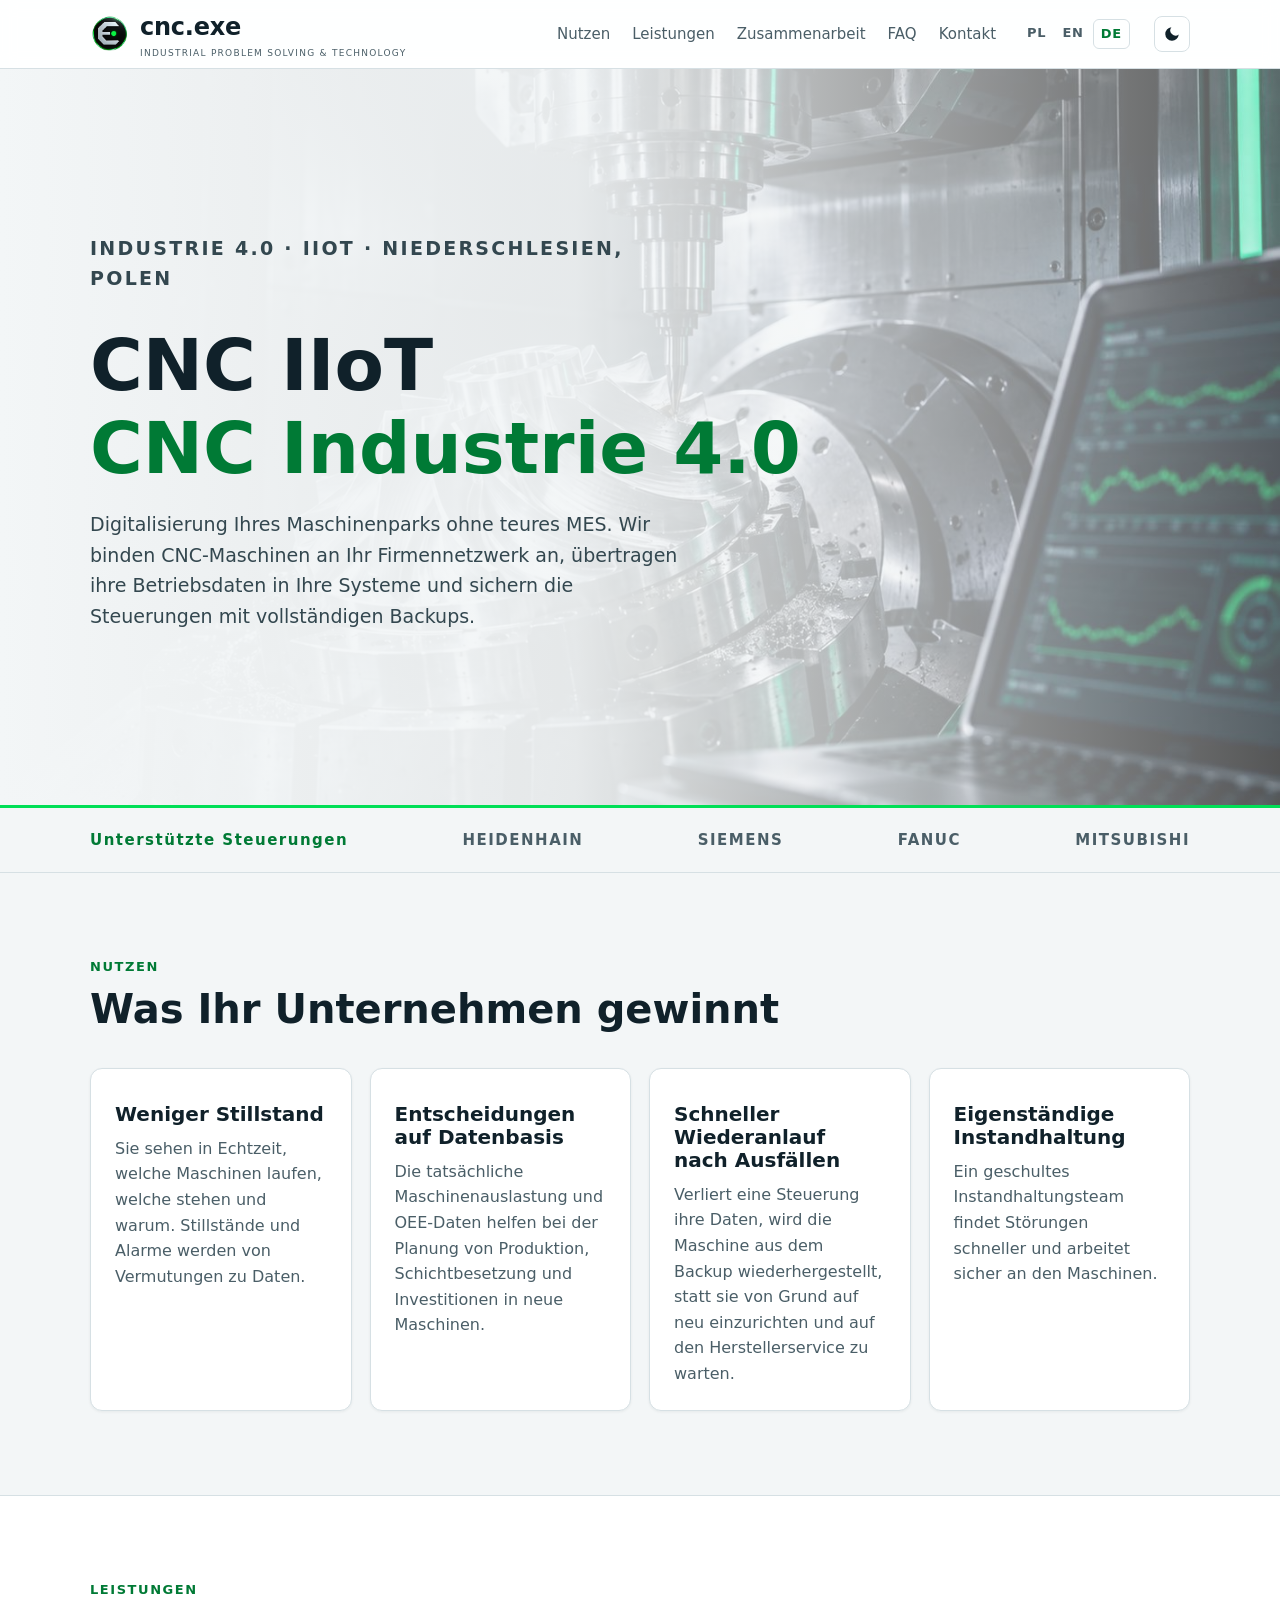
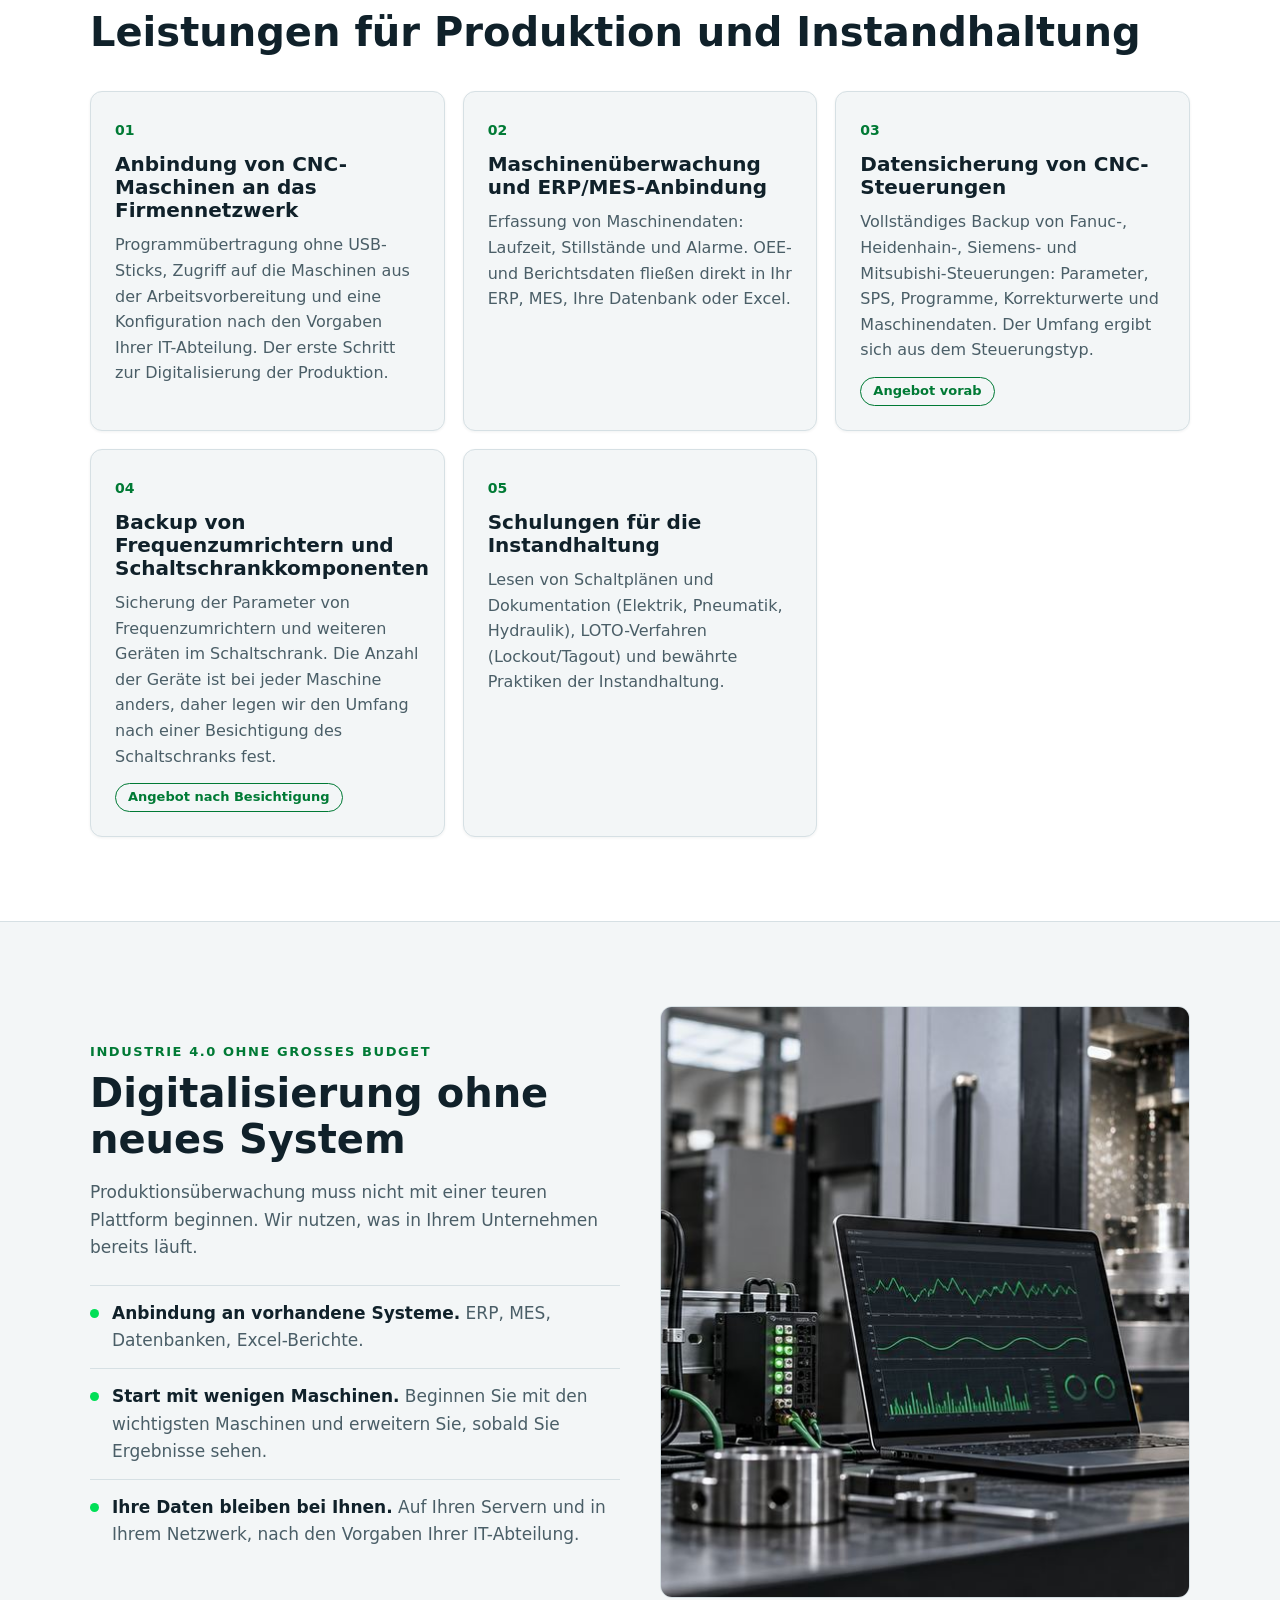
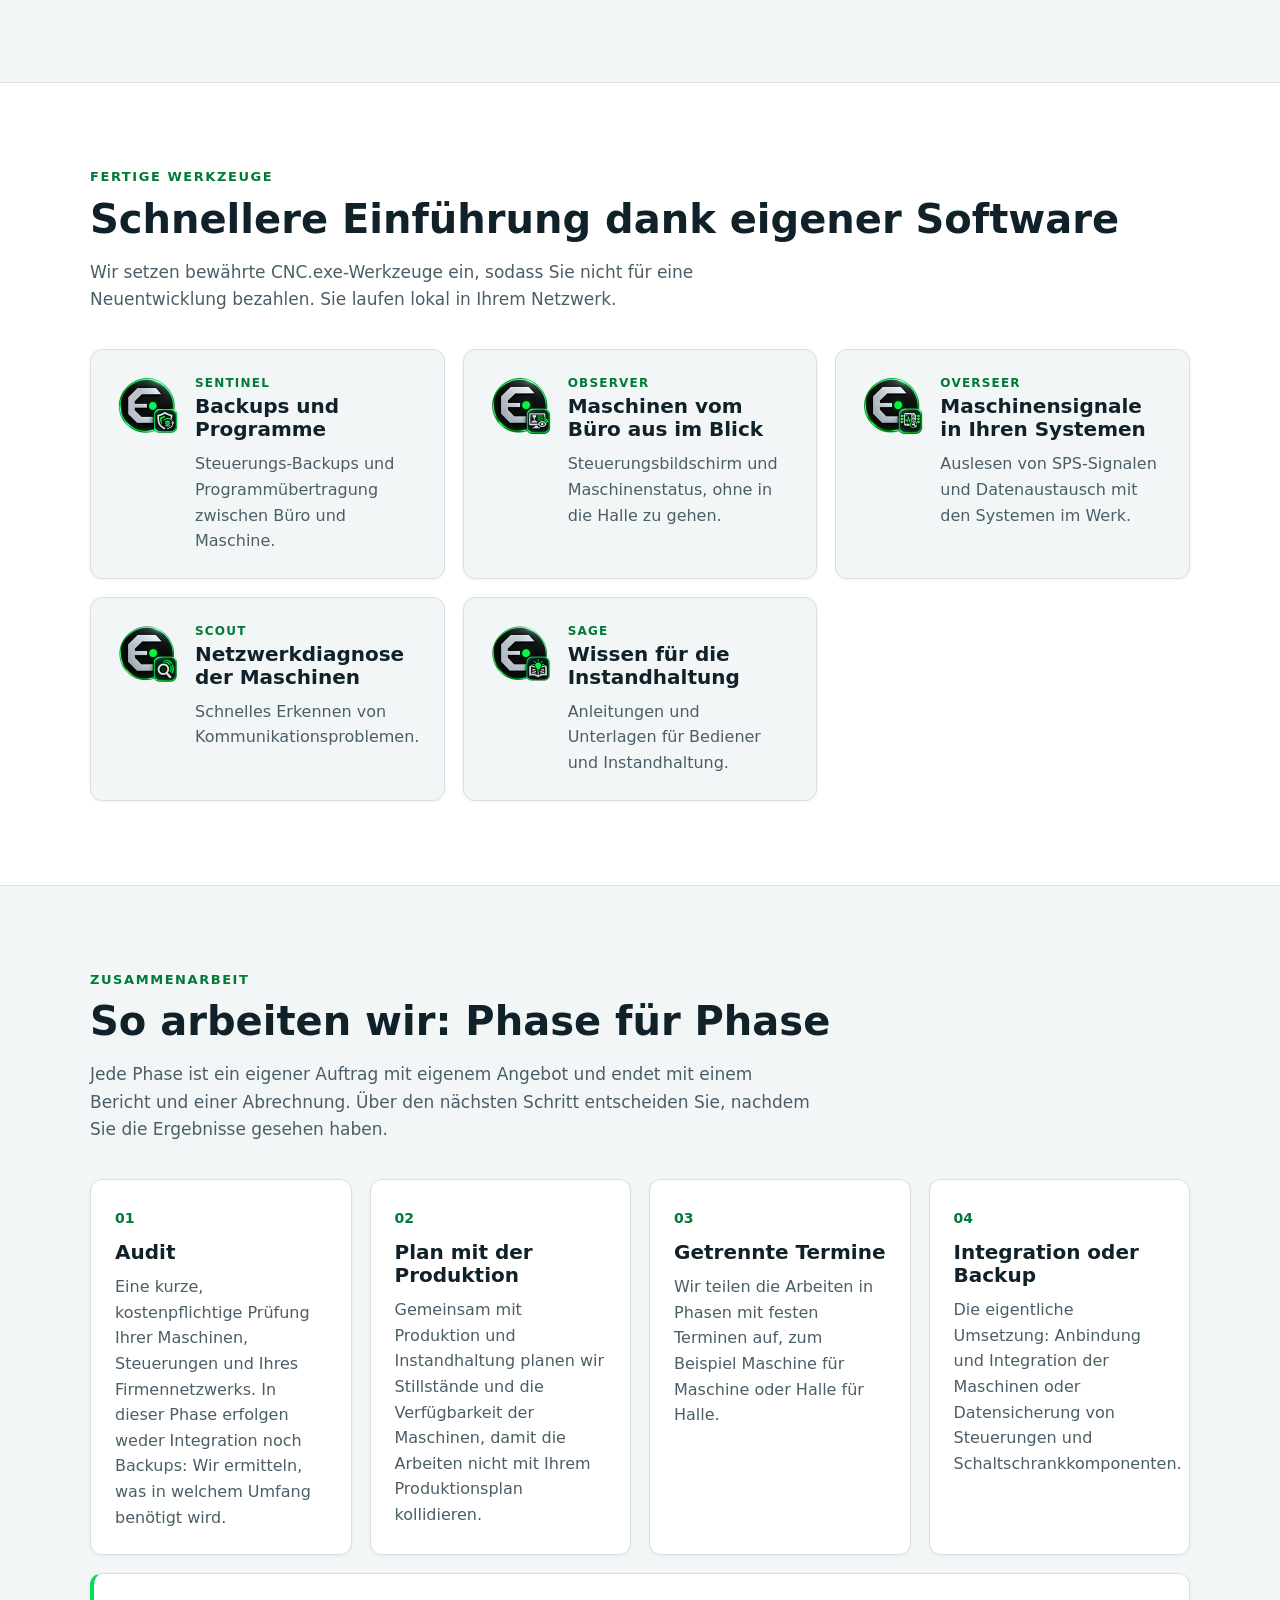
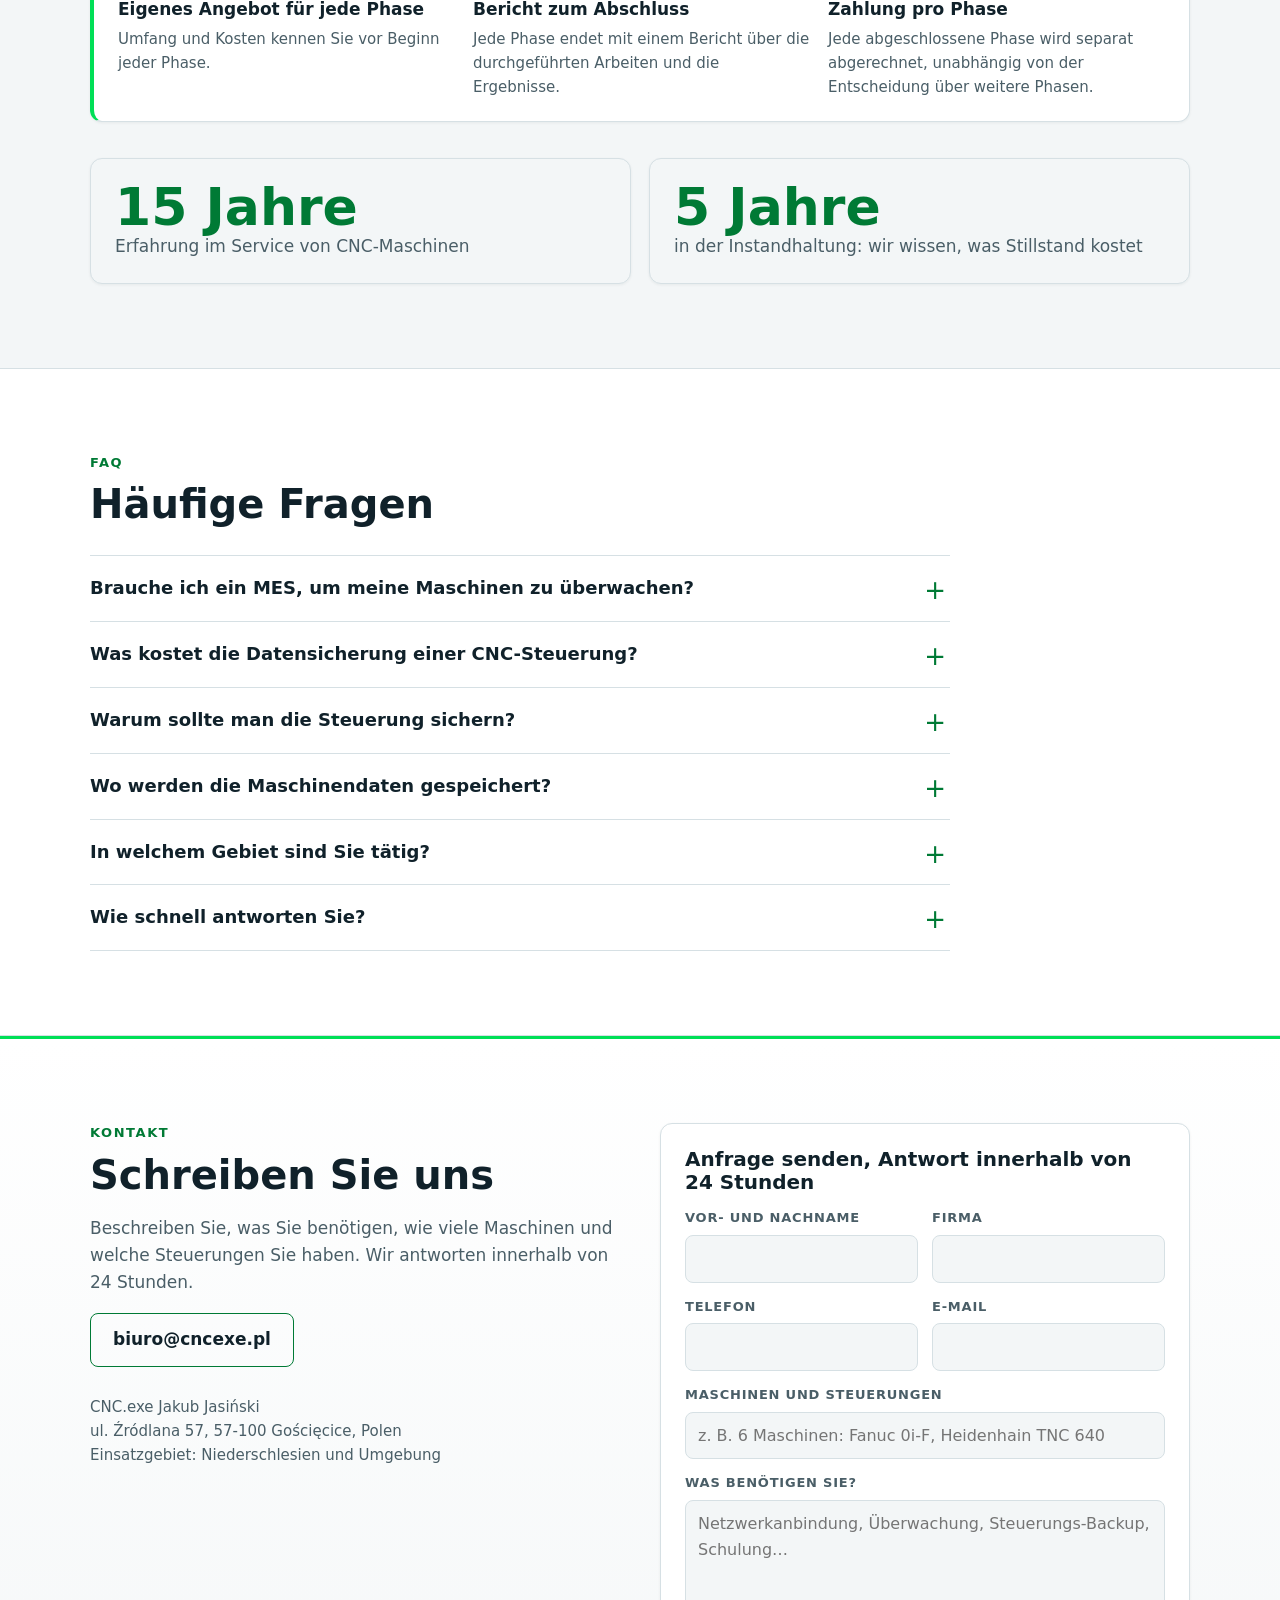
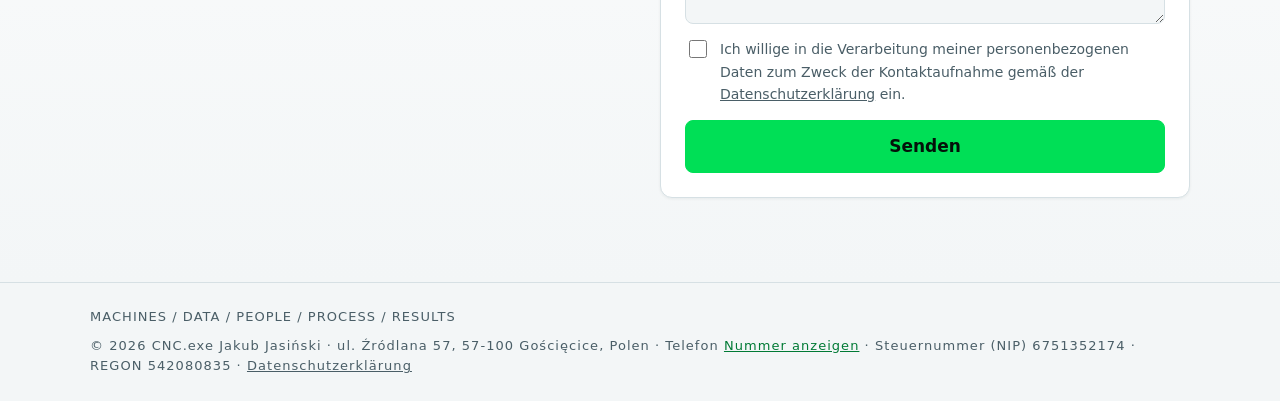
==== commit 5232d570: "Add files via upload" ====
--- a/de/index.html
+++ b/de/index.html
@@ -187,10 +187,10 @@
       <h2>So arbeiten wir: Phase für Phase</h2>
       <p class="lead">Jede Phase ist ein eigener Auftrag mit eigenem Angebot und endet mit einem Bericht und einer Abrechnung. Über den nächsten Schritt entscheiden Sie, nachdem Sie die Ergebnisse gesehen haben.</p>
       <div class="grid four">
-        <article class="card"><span class="num">01</span><h3>Audit</h3><p>Eine kurze, kostenpflichtige Prüfung Ihrer Maschinen, Steuerungen und Ihres Firmennetzwerks. In dieser Phase erfolgen weder Integration noch Backups: Wir ermitteln, was in welchem Umfang benötigt wird.</p><span class="tag">Ergebnis: Auditbericht</span></article>
-        <article class="card"><span class="num">02</span><h3>Plan mit der Produktion</h3><p>Gemeinsam mit Produktion und Instandhaltung planen wir Stillstände und die Verfügbarkeit der Maschinen, damit die Arbeiten nicht mit Ihrem Produktionsplan kollidieren.</p><span class="tag">Ergebnis: Stillstandsplan</span></article>
-        <article class="card"><span class="num">03</span><h3>Getrennte Termine</h3><p>Wir teilen die Arbeiten in Phasen mit festen Terminen auf, zum Beispiel Maschine für Maschine oder Halle für Halle.</p><span class="tag">Ergebnis: Angebot je Phase</span></article>
-        <article class="card"><span class="num">04</span><h3>Integration oder Backup</h3><p>Die eigentliche Umsetzung: Anbindung und Integration der Maschinen oder Datensicherung von Steuerungen und Schaltschrankkomponenten.</p><span class="tag">Ergebnis: Phasenbericht</span></article>
+        <article class="card"><span class="num">01</span><h3>Audit</h3><p>Eine kurze, kostenpflichtige Prüfung Ihrer Maschinen, Steuerungen und Ihres Firmennetzwerks. In dieser Phase erfolgen weder Integration noch Backups: Wir ermitteln, was in welchem Umfang benötigt wird.</p></article>
+        <article class="card"><span class="num">02</span><h3>Plan mit der Produktion</h3><p>Gemeinsam mit Produktion und Instandhaltung planen wir Stillstände und die Verfügbarkeit der Maschinen, damit die Arbeiten nicht mit Ihrem Produktionsplan kollidieren.</p></article>
+        <article class="card"><span class="num">03</span><h3>Getrennte Termine</h3><p>Wir teilen die Arbeiten in Phasen mit festen Terminen auf, zum Beispiel Maschine für Maschine oder Halle für Halle.</p></article>
+        <article class="card"><span class="num">04</span><h3>Integration oder Backup</h3><p>Die eigentliche Umsetzung: Anbindung und Integration der Maschinen oder Datensicherung von Steuerungen und Schaltschrankkomponenten.</p></article>
       </div>
       <div class="terms">
         <div><b>Eigenes Angebot für jede Phase</b><p>Umfang und Kosten kennen Sie vor Beginn jeder Phase.</p></div>
